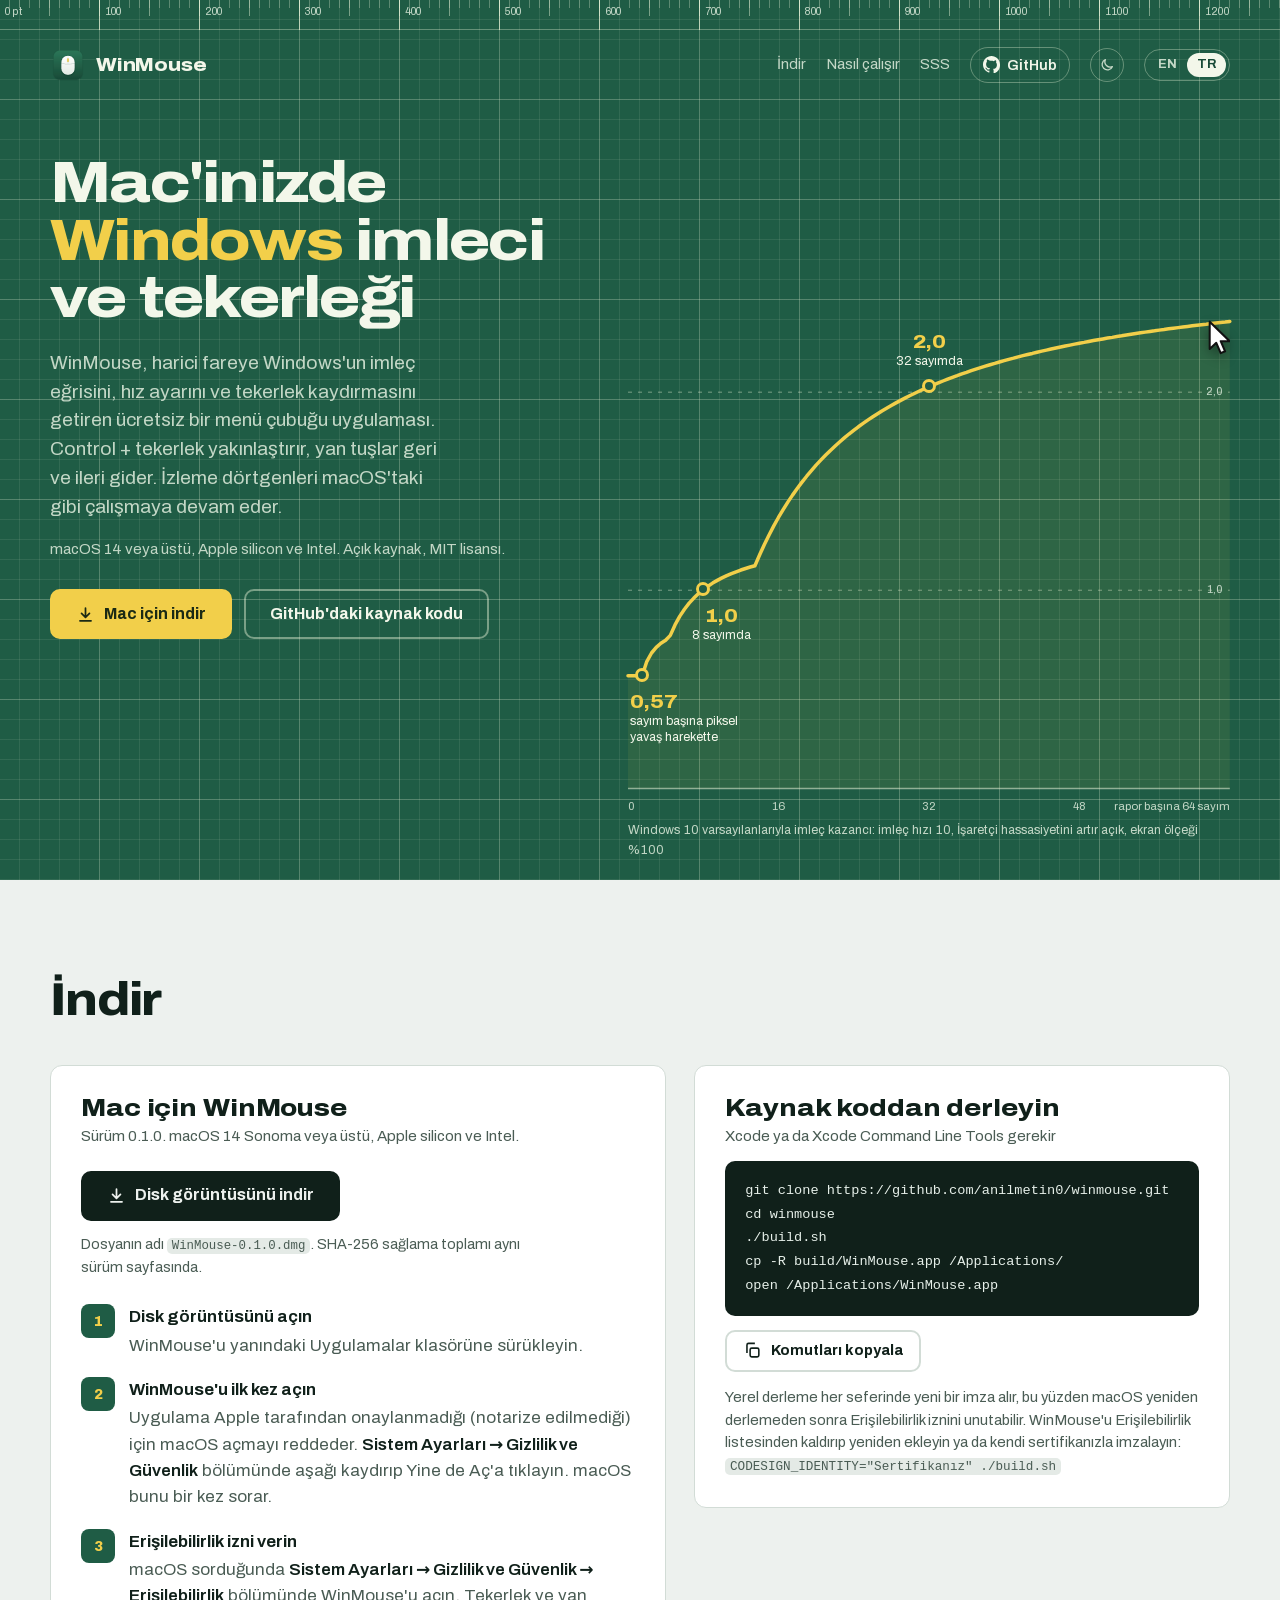
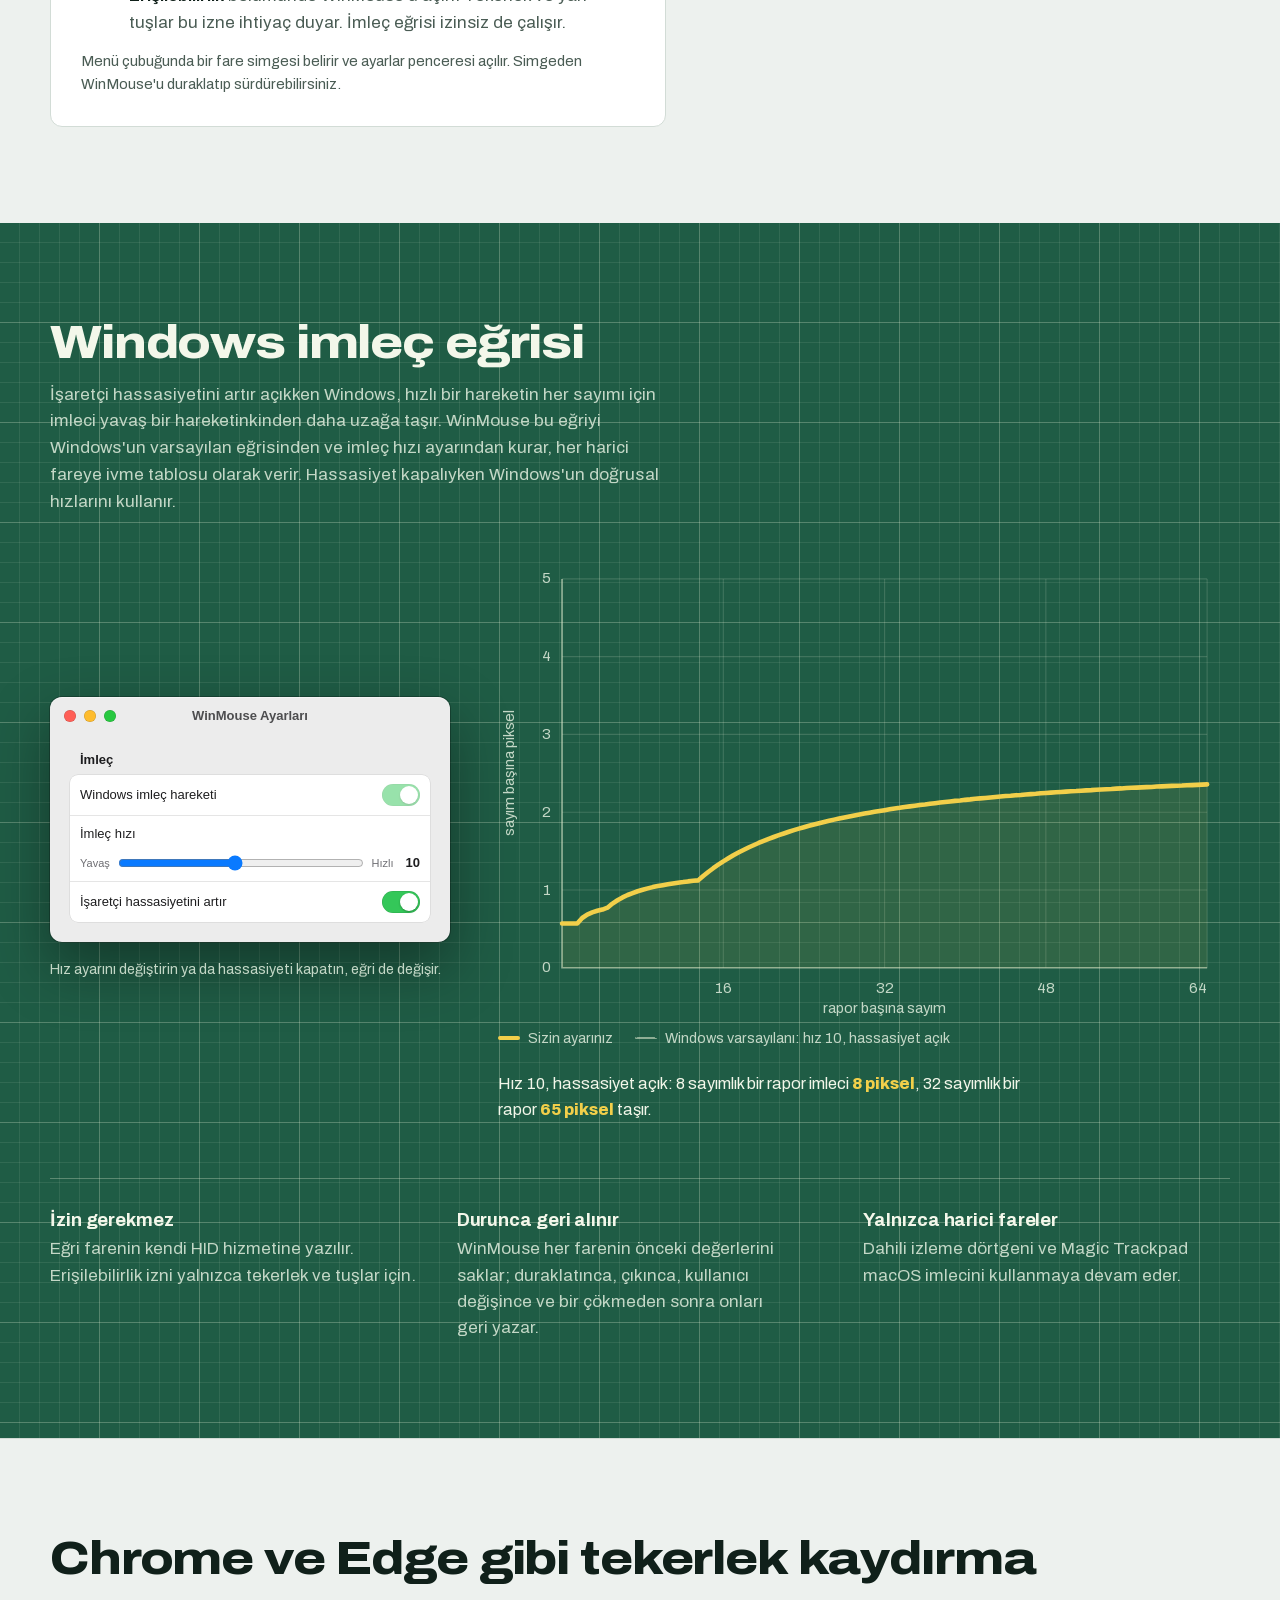
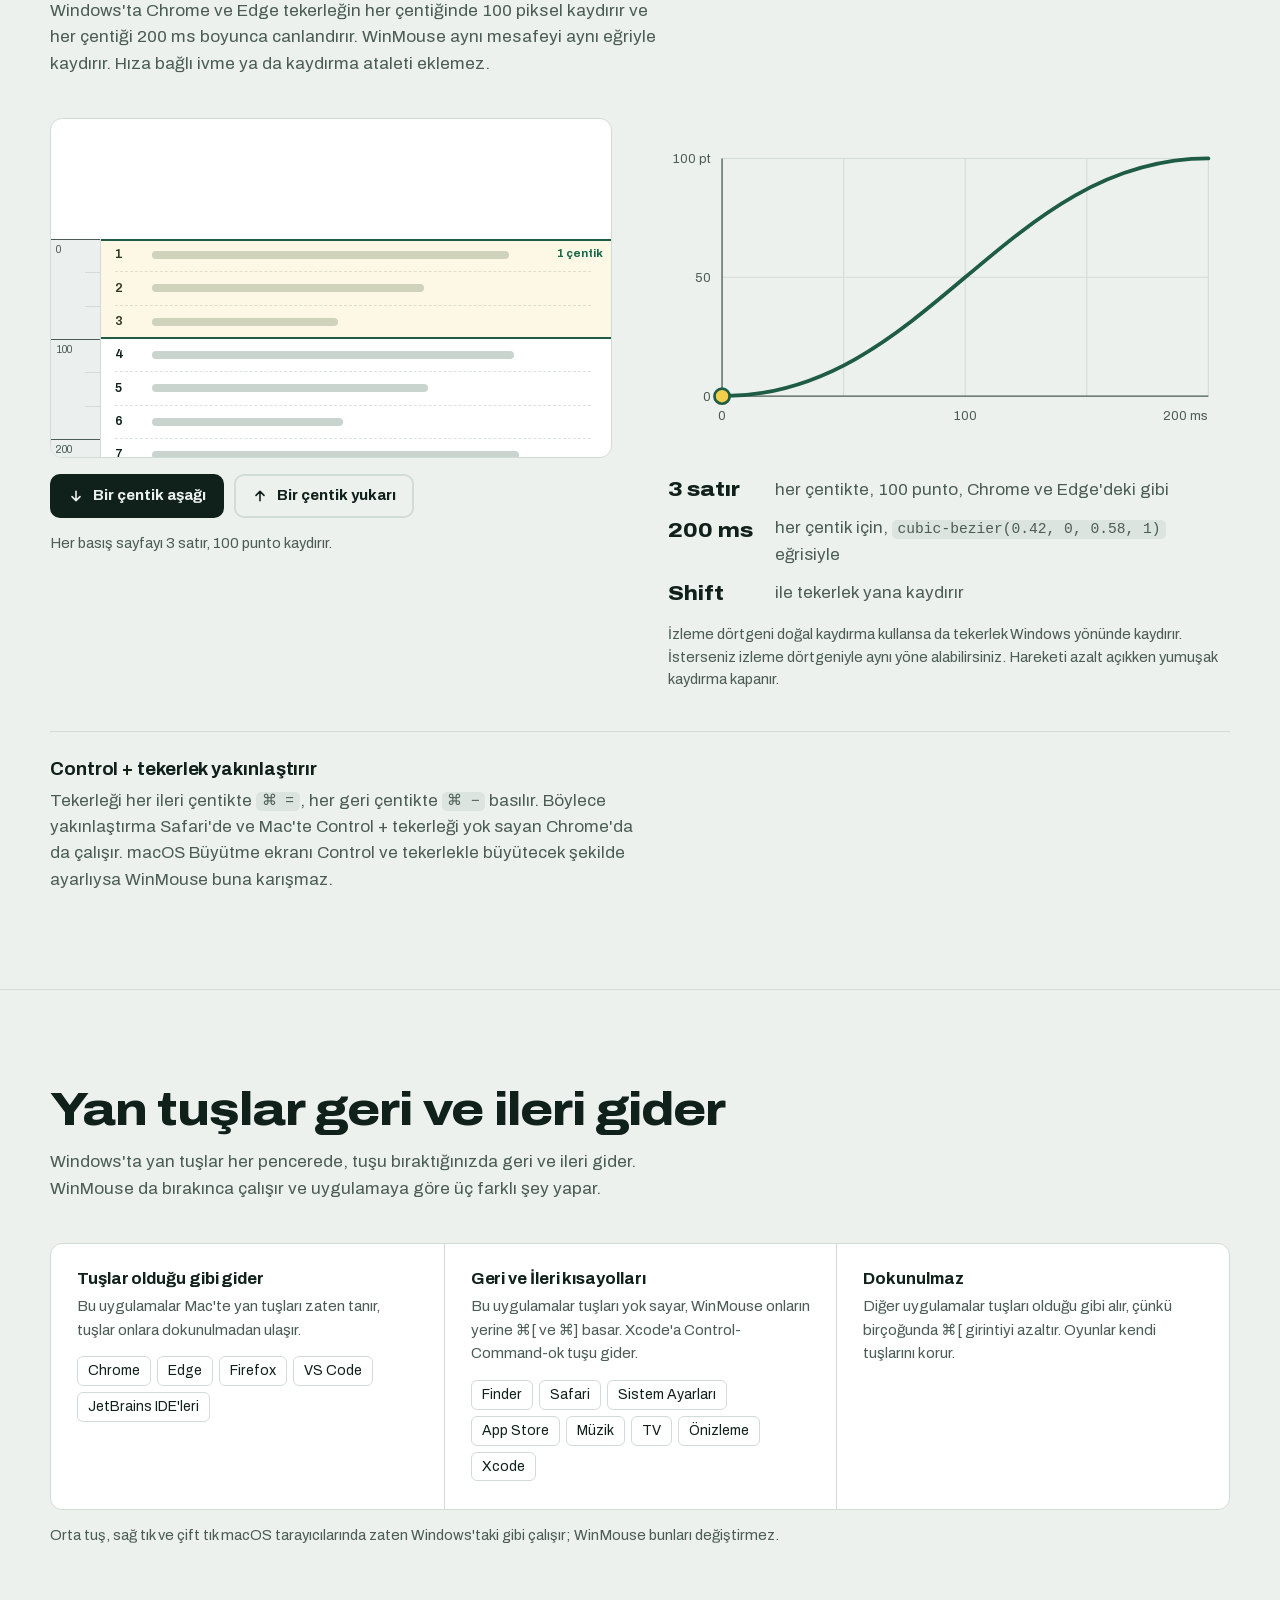
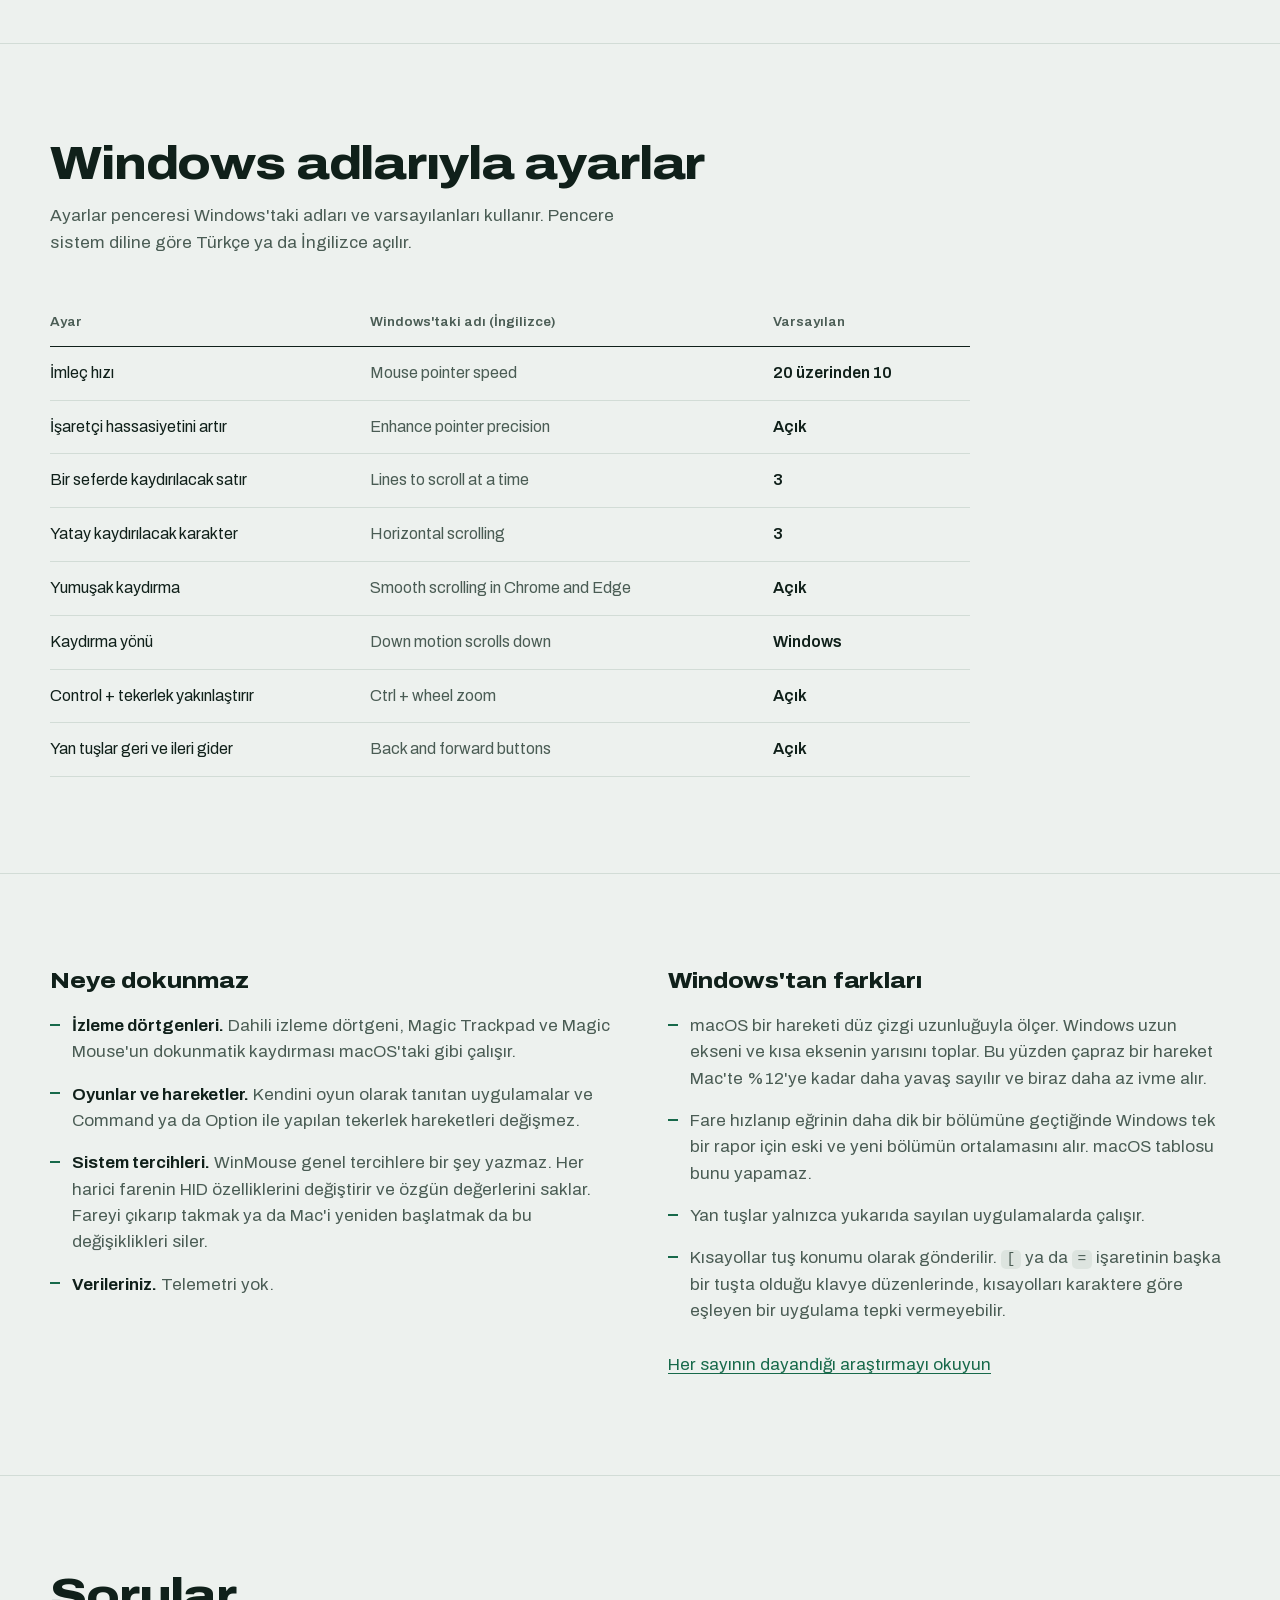
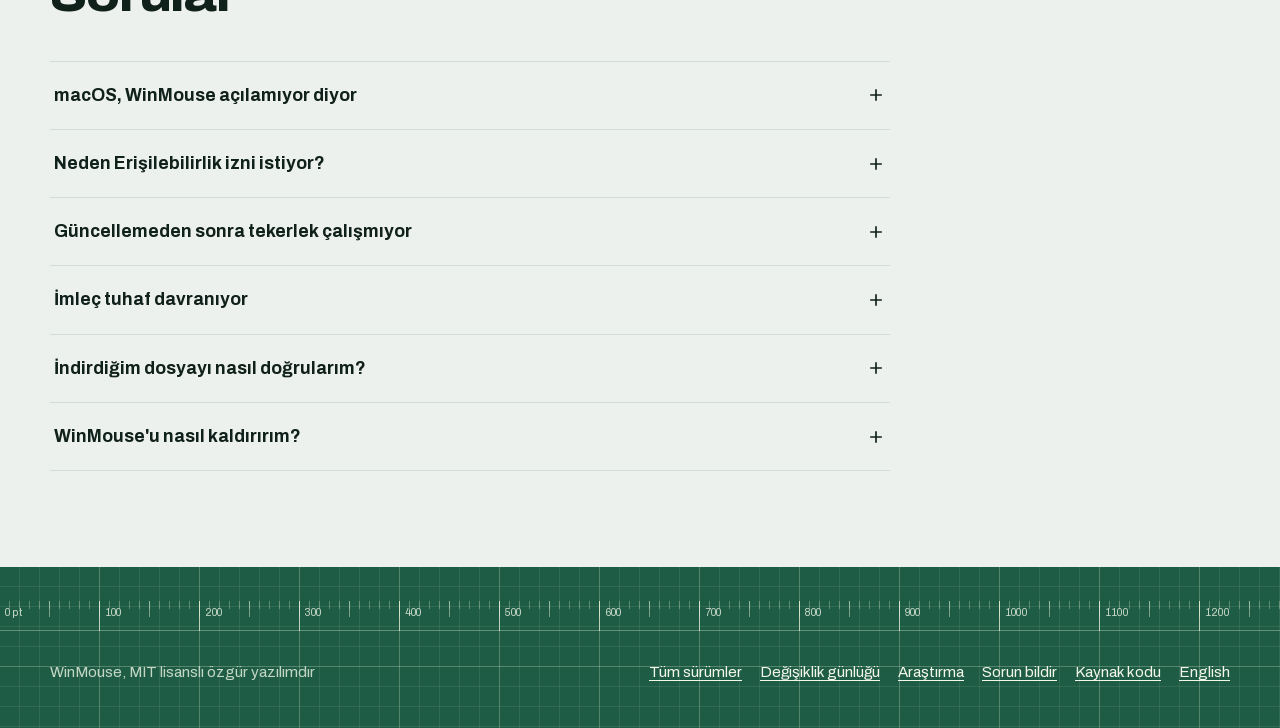
==== tr/index.html @ 1d619a00 "WinMouse landing page Static English and Turkish pages for GitHub Pages: the Windows pointer curve a" ====
<!doctype html>
<html lang="tr">
<head>
  <meta charset="utf-8">
  <meta name="viewport" content="width=device-width, initial-scale=1">
  <title>WinMouse: Mac'te Windows imleci ve tekerleği</title>
  <meta name="description" content="Harici fareye Windows imleç eğrisini, hız ayarını ve tekerlek kaydırmasını, Control + tekerlek yakınlaştırmayı ve geri, ileri giden yan tuşları getiren ücretsiz macOS menü çubuğu uygulaması.">
  <link rel="canonical" href="https://anilmetin0.github.io/winmouse/tr/">
  <link rel="alternate" hreflang="en" href="https://anilmetin0.github.io/winmouse/">
  <link rel="alternate" hreflang="tr" href="https://anilmetin0.github.io/winmouse/tr/">
  <link rel="alternate" hreflang="x-default" href="https://anilmetin0.github.io/winmouse/">
  <meta property="og:type" content="website">
  <meta property="og:site_name" content="WinMouse">
  <meta property="og:title" content="WinMouse: Mac'te Windows imleci ve tekerleği">
  <meta property="og:description" content="macOS'ta harici fare için Windows imleç eğrisi, tekerlek kaydırması, Control + tekerlek yakınlaştırma ve yan tuşlar.">
  <meta property="og:url" content="https://anilmetin0.github.io/winmouse/tr/">
  <meta property="og:image" content="https://anilmetin0.github.io/winmouse/og/og-tr.png">
  <meta property="og:image:width" content="1200">
  <meta property="og:image:height" content="630">
  <meta property="og:image:alt" content="Üzerine Windows imleç ivme eğrisi basılmış yeşil bir fare altlığında WinMouse.">
  <meta property="og:locale" content="tr_TR">
  <meta property="og:locale:alternate" content="en_US">
  <meta name="twitter:card" content="summary_large_image">
  <meta name="twitter:title" content="WinMouse: Mac'te Windows imleci ve tekerleği">
  <meta name="twitter:description" content="macOS'ta harici fare için Windows imleç eğrisi, tekerlek kaydırması, Control + tekerlek yakınlaştırma ve yan tuşlar.">
  <meta name="twitter:image" content="https://anilmetin0.github.io/winmouse/og/og-tr.png">
  <meta name="twitter:image:alt" content="WinMouse on a green desk mat with the Windows pointer acceleration curve printed on it.">
  <meta name="robots" content="index, follow">
  <meta name="theme-color" content="#1f5c45">
  <link rel="icon" href="../images/favicon.svg" type="image/svg+xml">
  <link rel="icon" href="../images/favicon-32.png" sizes="32x32" type="image/png">
  <link rel="apple-touch-icon" href="../images/apple-touch-icon.png">
  <link rel="preload" href="../fonts/archivo-latin.woff2" as="font" type="font/woff2" crossorigin>
  <link rel="stylesheet" href="../site.css">
  <script type="application/ld+json">{"@context": "https://schema.org", "@type": "SoftwareApplication", "name": "WinMouse", "description": "Harici fareye Windows imleç eğrisini, hız ayarını ve tekerlek kaydırmasını, Control + tekerlek yakınlaştırmayı ve geri, ileri giden yan tuşları getiren ücretsiz macOS menü çubuğu uygulaması.", "url": "https://anilmetin0.github.io/winmouse/tr/", "inLanguage": "tr", "image": "https://anilmetin0.github.io/winmouse/images/icon-256.png", "operatingSystem": "macOS 14 veya üstü", "applicationCategory": "UtilitiesApplication", "softwareVersion": "0.1.0", "offers": {"@type": "Offer", "price": "0", "priceCurrency": "USD"}, "license": "https://opensource.org/licenses/MIT", "downloadUrl": "https://github.com/anilmetin0/winmouse/releases/latest", "codeRepository": "https://github.com/anilmetin0/winmouse", "sameAs": ["https://github.com/anilmetin0/winmouse"], "author": {"@type": "Person", "name": "Anıl Metin", "url": "https://github.com/anilmetin0"}}</script>
  <script>try{const t=localStorage.getItem("theme");document.documentElement.dataset.theme=t==="dark"||t==="light"?t:matchMedia("(prefers-color-scheme: dark)").matches?"dark":"light"}catch{}</script>
  <script>if("IntersectionObserver"in window&&!matchMedia("(prefers-reduced-motion: reduce)").matches){const r=document.documentElement;r.classList.add("rv");addEventListener("load",()=>{if(!r.dataset.revealReady)r.classList.remove("rv")})}</script>
  <script src="../site.js" defer></script>
</head>
<body>
<a class="skip" href="#main">İçeriğe geç</a>

<div class="mat masthead">
  <div class="ruler" aria-hidden="true"></div>
  <header class="top">
    <div class="wrap">
      <a class="brand" href="./" aria-label="WinMouse"><img src="../images/icon-72.png" alt="" width="36" height="36"><span class="brand-name">WinMouse</span></a>
      <nav aria-label="Main">
        <a href="#download">İndir</a>
        <a href="#pointer">Nasıl çalışır</a>
        <a href="#faq">SSS</a>
        <a class="gh" href="https://github.com/anilmetin0/winmouse" aria-label="GitHub'da WinMouse"><span class="gh-name"><svg viewBox="0 0 16 16" aria-hidden="true"><path fill="currentColor" d="M8 0C3.58 0 0 3.58 0 8c0 3.54 2.29 6.53 5.47 7.59.4.07.55-.17.55-.38 0-.19-.01-.82-.01-1.49-2.01.37-2.53-.49-2.69-.94-.09-.23-.48-.94-.82-1.13-.28-.15-.68-.52-.01-.53.63-.01 1.08.58 1.23.82.72 1.21 1.87.87 2.33.66.07-.52.28-.87.51-1.07-1.78-.2-3.64-.89-3.64-3.95 0-.87.31-1.59.82-2.15-.08-.2-.36-1.02.08-2.12 0 0 .67-.21 2.2.82A7.65 7.65 0 0 1 8 4.58c.68 0 1.36.09 2 .27 1.53-1.04 2.2-.82 2.2-.82.44 1.1.16 1.92.08 2.12.51.56.82 1.27.82 2.15 0 3.07-1.87 3.75-3.65 3.95.29.25.54.73.54 1.48 0 1.07-.01 1.93-.01 2.2 0 .21.15.46.55.38A8.01 8.01 0 0 0 16 8c0-4.42-3.58-8-8-8Z"/></svg><span class="gh-text">GitHub</span></span><span class="stars" hidden><svg class="star" viewBox="0 0 16 16" aria-hidden="true"><path fill="currentColor" d="M8 .8l2.2 4.6 5 .7-3.6 3.5.9 5-4.5-2.4-4.5 2.4.9-5L.8 6.1l5-.7Z"/></svg><span data-stars></span><span class="sr"> yıldız</span></span></a>
        <button class="theme" type="button" aria-label="Açık veya koyu temaya geç" title="Açık veya koyu temaya geç"><svg class="moon" viewBox="0 0 24 24" aria-hidden="true"><path fill="none" stroke="currentColor" stroke-width="2" stroke-linecap="round" stroke-linejoin="round" d="M20 14.5A8 8 0 0 1 9.5 4a8 8 0 1 0 10.5 10.5Z"/></svg><svg class="sun" viewBox="0 0 24 24" aria-hidden="true"><g fill="none" stroke="currentColor" stroke-width="2" stroke-linecap="round"><circle cx="12" cy="12" r="4"/><path d="M12 2v2M12 20v2M4.9 4.9l1.4 1.4M17.7 17.7l1.4 1.4M2 12h2M20 12h2M4.9 19.1l1.4-1.4M17.7 6.3l1.4-1.4"/></g></svg></button>
        <div class="lang" role="group" aria-label="Dil"><a href="../" hreflang="en" lang="en" aria-label="English">EN</a><span aria-current="page">TR</span></div>
      </nav>
    </div>
  </header>
</div>

<main id="main">
<div class="hero mat">
  <div class="wrap hero-body">
    <div class="hero-copy">
      <h1>Mac'inizde <span class="hi">Windows</span> imleci ve tekerleği</h1>
      <p class="lede">WinMouse, harici fareye Windows'un imleç eğrisini, hız ayarını ve tekerlek kaydırmasını getiren ücretsiz bir menü çubuğu uygulaması. Control + tekerlek yakınlaştırır, yan tuşlar geri ve ileri gider. İzleme dörtgenleri macOS'taki gibi çalışmaya devam eder.</p>
      <p class="reqs">macOS 14 veya üstü, Apple silicon ve Intel. Açık kaynak, MIT lisansı.</p>
      <div class="actions">
        <a class="btn" href="#download"><svg viewBox="0 0 24 24" fill="none" stroke="currentColor" stroke-width="2.2" stroke-linecap="round" stroke-linejoin="round" aria-hidden="true"><path d="M12 4v11M7 10.5l5 5 5-5M5 20h14"/></svg>Mac için indir</a>
        <a class="btn ghost" href="https://github.com/anilmetin0/winmouse">GitHub'daki kaynak kodu</a>
      </div>
    </div>

    <figure class="plot" aria-label="Varsayılan ayarlarda Windows imleç kazancı grafiği: yavaş harekette sayım başına yaklaşık 0,57 piksel, rapor başına 8 sayımda 1,0, 32 sayımda 2,0.">
      <div class="pbox" aria-hidden="true">
        <svg class="graph" viewBox="0 0 1000 500" preserveAspectRatio="none">
          <line class="one" x1="0" y1="333.3" x2="1000" y2="333.3" vector-effect="non-scaling-stroke"/>
          <line class="one" x1="0" y1="166.7" x2="1000" y2="166.7" vector-effect="non-scaling-stroke"/>
          <polygon class="area" points="0,500 0.0,405.2 23.5,405.2 31.2,393.3 39.1,386.1 46.9,381.4 54.7,377.9 62.5,375.4 70.3,371.3 78.1,362.5 85.9,355.3 93.8,349.3 101.6,344.2 109.4,339.9 117.2,336.1 125.0,332.8 132.8,329.9 140.6,327.3 148.4,325.0 156.2,322.9 164.1,321.0 171.9,319.3 179.7,317.8 187.5,316.3 195.3,315.0 203.1,313.8 210.9,312.7 218.8,303.5 226.6,294.9 234.4,286.8 242.2,279.2 250.0,272.1 257.8,265.5 265.6,259.2 273.4,253.3 281.2,247.7 289.1,242.4 296.9,237.4 304.7,232.7 312.5,228.1 320.3,223.9 328.1,219.8 335.9,215.9 343.8,212.2 351.6,208.6 359.4,205.2 367.2,201.9 375.0,198.8 382.8,195.8 390.6,193.0 398.4,190.2 406.2,187.6 414.1,185.0 421.9,182.5 429.7,180.2 437.5,177.9 445.3,175.7 453.1,173.6 460.9,171.5 468.8,169.5 476.6,167.6 484.4,165.7 492.2,163.9 500.0,162.2 507.8,160.5 515.6,158.9 523.4,157.3 531.2,155.7 539.1,154.2 546.9,152.8 554.7,151.3 562.5,150.0 570.3,148.6 578.1,147.3 585.9,146.1 593.8,144.8 601.6,143.6 609.4,142.5 617.2,141.3 625.0,140.2 632.8,139.1 640.6,138.1 648.4,137.0 656.2,136.0 664.1,135.0 671.9,134.1 679.7,133.1 687.5,132.2 695.3,131.3 703.1,130.4 710.9,129.6 718.8,128.7 726.6,127.9 734.4,127.1 742.2,126.3 750.0,125.5 757.8,124.8 765.6,124.0 773.4,123.3 781.2,122.6 789.1,121.9 796.9,121.2 804.7,120.6 812.5,119.9 820.3,119.3 828.1,118.6 835.9,118.0 843.8,117.4 851.6,116.8 859.4,116.2 867.2,115.6 875.0,115.1 882.8,114.5 890.6,114.0 898.4,113.4 906.2,112.9 914.1,112.4 921.9,111.9 929.7,111.4 937.5,110.9 945.3,110.4 953.1,109.9 960.9,109.5 968.8,109.0 976.6,108.5 984.4,108.1 992.2,107.7 1000.0,107.2 1000,500"/>
          <polyline class="line" points="0.0,405.2 23.5,405.2 31.2,393.3 39.1,386.1 46.9,381.4 54.7,377.9 62.5,375.4 70.3,371.3 78.1,362.5 85.9,355.3 93.8,349.3 101.6,344.2 109.4,339.9 117.2,336.1 125.0,332.8 132.8,329.9 140.6,327.3 148.4,325.0 156.2,322.9 164.1,321.0 171.9,319.3 179.7,317.8 187.5,316.3 195.3,315.0 203.1,313.8 210.9,312.7 218.8,303.5 226.6,294.9 234.4,286.8 242.2,279.2 250.0,272.1 257.8,265.5 265.6,259.2 273.4,253.3 281.2,247.7 289.1,242.4 296.9,237.4 304.7,232.7 312.5,228.1 320.3,223.9 328.1,219.8 335.9,215.9 343.8,212.2 351.6,208.6 359.4,205.2 367.2,201.9 375.0,198.8 382.8,195.8 390.6,193.0 398.4,190.2 406.2,187.6 414.1,185.0 421.9,182.5 429.7,180.2 437.5,177.9 445.3,175.7 453.1,173.6 460.9,171.5 468.8,169.5 476.6,167.6 484.4,165.7 492.2,163.9 500.0,162.2 507.8,160.5 515.6,158.9 523.4,157.3 531.2,155.7 539.1,154.2 546.9,152.8 554.7,151.3 562.5,150.0 570.3,148.6 578.1,147.3 585.9,146.1 593.8,144.8 601.6,143.6 609.4,142.5 617.2,141.3 625.0,140.2 632.8,139.1 640.6,138.1 648.4,137.0 656.2,136.0 664.1,135.0 671.9,134.1 679.7,133.1 687.5,132.2 695.3,131.3 703.1,130.4 710.9,129.6 718.8,128.7 726.6,127.9 734.4,127.1 742.2,126.3 750.0,125.5 757.8,124.8 765.6,124.0 773.4,123.3 781.2,122.6 789.1,121.9 796.9,121.2 804.7,120.6 812.5,119.9 820.3,119.3 828.1,118.6 835.9,118.0 843.8,117.4 851.6,116.8 859.4,116.2 867.2,115.6 875.0,115.1 882.8,114.5 890.6,114.0 898.4,113.4 906.2,112.9 914.1,112.4 921.9,111.9 929.7,111.4 937.5,110.9 945.3,110.4 953.1,109.9 960.9,109.5 968.8,109.0 976.6,108.5 984.4,108.1 992.2,107.7 1000.0,107.2" vector-effect="non-scaling-stroke"/>
          <path class="axis" d="M0 500H1000" vector-effect="non-scaling-stroke"/>
        </svg>
        <span class="pt" style="left:2.35%;top:81.04%"></span>
        <span class="tag l" style="left:2.35%;top:81.04%"><b>0,57</b>sayım başına piksel<br>yavaş harekette</span>
        <span class="pt" style="left:12.5%;top:66.56%"></span>
        <span class="tag below" style="left:15.5%;top:66.56%"><b>1,0</b>8 sayımda</span>
        <span class="pt" style="left:50%;top:32.44%"></span>
        <span class="tag" style="left:50%;top:32.44%"><b>2,0</b>32 sayımda</span>
        <svg class="cursor" style="left:96.9%;top:21.7%" viewBox="0 0 13 21"><path d="M1 1v16.2l3.9-3.7 2.6 6.1 2.6-1.1-2.6-6h5.3Z" fill="#fff" stroke="#111" stroke-width="1.2" stroke-linejoin="round"/></svg>
        <span class="yt" style="top:66.67%">1,0</span>
        <span class="yt" style="top:33.33%">2,0</span>
        <span class="xt" style="left:0;transform:none">0</span>
        <span class="xt mx" style="left:25%">16</span>
        <span class="xt" style="left:50%">32</span>
        <span class="xt mx" style="left:75%">48</span>
        <span class="xt end" style="left:100%">rapor başına 64 sayım</span>
      </div>
      <figcaption class="cap">Windows 10 varsayılanlarıyla imleç kazancı: imleç hızı 10, İşaretçi hassasiyetini artır açık, ekran ölçeği %100</figcaption>
    </figure>
  </div>
</div>

<section id="download" aria-labelledby="download-h">
  <div class="wrap">
    <div class="head"><h2 id="download-h">İndir</h2></div>
    <div class="dl">
      <div class="card" data-reveal>
        <h3>Mac için WinMouse</h3>
        <p class="sub">Sürüm <span data-version>0.1.0</span>. macOS 14 Sonoma veya üstü, Apple silicon ve Intel.</p>
        <a class="btn" data-asset="dmg" href="https://github.com/anilmetin0/winmouse/releases/latest"><svg viewBox="0 0 24 24" fill="none" stroke="currentColor" stroke-width="2.2" stroke-linecap="round" stroke-linejoin="round" aria-hidden="true"><path d="M12 4v11M7 10.5l5 5 5-5M5 20h14"/></svg>Disk görüntüsünü indir</a>
        <p class="file">Dosyanın adı <code>WinMouse-<span data-version>0.1.0</span>.dmg</code>. SHA-256 sağlama toplamı aynı sürüm sayfasında.</p>
        <ol class="steps">
          <li><div><b>Disk görüntüsünü açın</b><p>WinMouse'u yanındaki Uygulamalar klasörüne sürükleyin.</p></div></li>
          <li><div><b>WinMouse'u ilk kez açın</b><p>Uygulama Apple tarafından onaylanmadığı (notarize edilmediği) için macOS açmayı reddeder. <span class="path">Sistem Ayarları → Gizlilik ve Güvenlik</span> bölümünde aşağı kaydırıp Yine de Aç'a tıklayın. macOS bunu bir kez sorar.</p></div></li>
          <li><div><b>Erişilebilirlik izni verin</b><p>macOS sorduğunda <span class="path">Sistem Ayarları → Gizlilik ve Güvenlik → Erişilebilirlik</span> bölümünde WinMouse'u açın. Tekerlek ve yan tuşlar bu izne ihtiyaç duyar. İmleç eğrisi izinsiz de çalışır.</p></div></li>
        </ol>
        <p class="note">Menü çubuğunda bir fare simgesi belirir ve ayarlar penceresi açılır. Simgeden WinMouse'u duraklatıp sürdürebilirsiniz.</p>
      </div>
      <div class="card" data-reveal>
        <h3>Kaynak koddan derleyin</h3>
        <p class="sub">Xcode ya da Xcode Command Line Tools gerekir</p>
        <div class="term"><pre id="src" tabindex="0">git clone https://github.com/anilmetin0/winmouse.git
cd winmouse
./build.sh
cp -R build/WinMouse.app /Applications/
open /Applications/WinMouse.app</pre></div>
        <div class="copy-row">
          <button class="btn ghost copy" type="button" data-copy="src" data-label="Komutları kopyala">
            <svg class="ic" viewBox="0 0 24 24" fill="none" stroke="currentColor" stroke-width="2" aria-hidden="true"><rect x="9" y="9" width="11" height="11" rx="2"/><path d="M5 15V5a2 2 0 0 1 2-2h8"/></svg>
            <svg class="ok" viewBox="0 0 24 24" fill="none" stroke="currentColor" stroke-width="2.5" aria-hidden="true"><path d="M5 12.5l4.5 4.5L19 7.5"/></svg>
            <span class="lbl" aria-live="polite">Komutları kopyala</span>
          </button>
        </div>
        <p class="note">Yerel derleme her seferinde yeni bir imza alır, bu yüzden macOS yeniden derlemeden sonra Erişilebilirlik iznini unutabilir. WinMouse'u Erişilebilirlik listesinden kaldırıp yeniden ekleyin ya da kendi sertifikanızla imzalayın: <code>CODESIGN_IDENTITY="Sertifikanız" ./build.sh</code></p>
      </div>
    </div>
  </div>
</section>

<section id="pointer" class="mat pointer" aria-labelledby="pointer-h">
  <div class="wrap">
    <div class="head">
      <div>
        <h2 id="pointer-h">Windows imleç eğrisi</h2>
        <p class="intro">İşaretçi hassasiyetini artır açıkken Windows, hızlı bir hareketin her sayımı için imleci yavaş bir hareketinkinden daha uzağa taşır. WinMouse bu eğriyi Windows'un varsayılan eğrisinden ve imleç hızı ayarından kurar, her harici fareye ivme tablosu olarak verir. Hassasiyet kapalıyken Windows'un doğrusal hızlarını kullanır.</p>
      </div>
    </div>
    <div class="grid">
      <div data-reveal>
        <div class="win" role="group" aria-label="WinMouse ayarları, imleç bölümü">
          <div class="win-bar"><span class="dots" aria-hidden="true"><i></i><i></i><i></i></span>WinMouse Ayarları</div>
          <div class="win-body">
            <h4>İmleç</h4>
            <div class="group">
              <div class="row"><span>Windows imleç hareketi</span><input class="switch" type="checkbox" checked disabled aria-label="Windows imleç hareketi"></div>
              <div class="row slider">
                <label for="speed">İmleç hızı</label>
                <span class="range">Yavaş<input id="speed" type="range" min="1" max="20" step="1" value="10">Hızlı</span>
                <output for="speed" id="speed-out">10</output>
              </div>
              <label class="row" for="epp"><span>İşaretçi hassasiyetini artır</span><input class="switch" id="epp" type="checkbox" checked></label>
            </div>
          </div>
        </div>
        <p class="legend" style="margin-top:16px">Hız ayarını değiştirin ya da hassasiyeti kapatın, eğri de değişir.</p>
      </div>
      <figure class="chart" data-reveal style="margin:0">
        <svg viewBox="0 0 640 400" role="img" aria-labelledby="chart-t">
          <title id="chart-t">Seçilen ayarlar ve Windows varsayılanı için rapor başına sayıma göre sayım başına imleç pikseli</title>
          <g class="gridl">
            <line x1="56" y1="292" x2="620" y2="292"/><line x1="56" y1="224" x2="620" y2="224"/><line x1="56" y1="156" x2="620" y2="156"/><line x1="56" y1="88" x2="620" y2="88"/><line x1="56" y1="20" x2="620" y2="20"/>
            <line x1="197" y1="20" x2="197" y2="360"/><line x1="338" y1="20" x2="338" y2="360"/><line x1="479" y1="20" x2="479" y2="360"/><line x1="620" y1="20" x2="620" y2="360"/>
          </g>
          <path class="ax" d="M56 20V360H620"/>
          <g class="lab">
            <text x="46" y="364" text-anchor="end">0</text><text x="46" y="296" text-anchor="end">1</text><text x="46" y="228" text-anchor="end">2</text><text x="46" y="160" text-anchor="end">3</text><text x="46" y="92" text-anchor="end">4</text><text x="46" y="24" text-anchor="end">5</text>
            <text x="197" y="382" text-anchor="middle">16</text><text x="338" y="382" text-anchor="middle">32</text><text x="479" y="382" text-anchor="middle">48</text><text x="620" y="382" text-anchor="end">64</text>
            <text x="338" y="400" text-anchor="middle">rapor başına sayım</text>
            <text x="-190" y="14" transform="rotate(-90)" text-anchor="middle">sayım başına piksel</text>
          </g>
          <polyline class="ref" points="56.0,321.3 69.3,321.3 73.6,316.5 78.0,313.5 82.4,311.6 86.8,310.2 91.2,309.1 95.7,307.5 100.1,303.9 104.5,301.0 108.9,298.5 113.3,296.4 117.7,294.7 122.1,293.1 126.5,291.8 130.9,290.6 135.3,289.5 139.7,288.6 144.1,287.8 148.5,287.0 152.9,286.3 157.3,285.6 161.8,285.1 166.2,284.5 170.6,284.0 175.0,283.6 179.4,279.8 183.8,276.3 188.2,273.0 192.6,269.9 197.0,267.0 201.4,264.3 205.8,261.7 210.2,259.3 214.6,257.1 219.0,254.9 223.4,252.9 227.8,250.9 232.2,249.1 236.7,247.3 241.1,245.7 245.5,244.1 249.9,242.6 254.3,241.1 258.7,239.7 263.1,238.4 267.5,237.1 271.9,235.9 276.3,234.7 280.7,233.6 285.1,232.5 289.5,231.5 293.9,230.5 298.3,229.5 302.8,228.6 307.2,227.7 311.6,226.8 316.0,226.0 320.4,225.2 324.8,224.4 329.2,223.6 333.6,222.9 338.0,222.2 342.4,221.5 346.8,220.8 351.2,220.2 355.6,219.5 360.0,218.9 364.4,218.3 368.8,217.7 373.2,217.2 377.7,216.6 382.1,216.1 386.5,215.6 390.9,215.1 395.3,214.6 399.7,214.1 404.1,213.7 408.5,213.2 412.9,212.8 417.3,212.3 421.7,211.9 426.1,211.5 430.5,211.1 434.9,210.7 439.3,210.3 443.8,209.9 448.2,209.6 452.6,209.2 457.0,208.9 461.4,208.5 465.8,208.2 470.2,207.9 474.6,207.5 479.0,207.2 483.4,206.9 487.8,206.6 492.2,206.3 496.6,206.0 501.0,205.7 505.4,205.5 509.8,205.2 514.2,204.9 518.7,204.7 523.1,204.4 527.5,204.1 531.9,203.9 536.3,203.7 540.7,203.4 545.1,203.2 549.5,202.9 553.9,202.7 558.3,202.5 562.7,202.3 567.1,202.1 571.5,201.9 575.9,201.6 580.3,201.4 584.8,201.2 589.2,201.0 593.6,200.8 598.0,200.7 602.4,200.5 606.8,200.3 611.2,200.1 615.6,199.9 620.0,199.7"/>
          <path class="live-area" d="M56 360L56.0 321.3L69.3 321.3L73.6 316.5L78.0 313.5L82.4 311.6L86.8 310.2L91.2 309.1L95.7 307.5L100.1 303.9L104.5 301.0L108.9 298.5L113.3 296.4L117.7 294.7L122.1 293.1L126.5 291.8L130.9 290.6L135.3 289.5L139.7 288.6L144.1 287.8L148.5 287.0L152.9 286.3L157.3 285.6L161.8 285.1L166.2 284.5L170.6 284.0L175.0 283.6L179.4 279.8L183.8 276.3L188.2 273.0L192.6 269.9L197.0 267.0L201.4 264.3L205.8 261.7L210.2 259.3L214.6 257.1L219.0 254.9L223.4 252.9L227.8 250.9L232.2 249.1L236.7 247.3L241.1 245.7L245.5 244.1L249.9 242.6L254.3 241.1L258.7 239.7L263.1 238.4L267.5 237.1L271.9 235.9L276.3 234.7L280.7 233.6L285.1 232.5L289.5 231.5L293.9 230.5L298.3 229.5L302.8 228.6L307.2 227.7L311.6 226.8L316.0 226.0L320.4 225.2L324.8 224.4L329.2 223.6L333.6 222.9L338.0 222.2L342.4 221.5L346.8 220.8L351.2 220.2L355.6 219.5L360.0 218.9L364.4 218.3L368.8 217.7L373.2 217.2L377.7 216.6L382.1 216.1L386.5 215.6L390.9 215.1L395.3 214.6L399.7 214.1L404.1 213.7L408.5 213.2L412.9 212.8L417.3 212.3L421.7 211.9L426.1 211.5L430.5 211.1L434.9 210.7L439.3 210.3L443.8 209.9L448.2 209.6L452.6 209.2L457.0 208.9L461.4 208.5L465.8 208.2L470.2 207.9L474.6 207.5L479.0 207.2L483.4 206.9L487.8 206.6L492.2 206.3L496.6 206.0L501.0 205.7L505.4 205.5L509.8 205.2L514.2 204.9L518.7 204.7L523.1 204.4L527.5 204.1L531.9 203.9L536.3 203.7L540.7 203.4L545.1 203.2L549.5 202.9L553.9 202.7L558.3 202.5L562.7 202.3L567.1 202.1L571.5 201.9L575.9 201.6L580.3 201.4L584.8 201.2L589.2 201.0L593.6 200.8L598.0 200.7L602.4 200.5L606.8 200.3L611.2 200.1L615.6 199.9L620.0 199.7L620 360Z"/>
          <path class="live" d="M56.0 321.3L69.3 321.3L73.6 316.5L78.0 313.5L82.4 311.6L86.8 310.2L91.2 309.1L95.7 307.5L100.1 303.9L104.5 301.0L108.9 298.5L113.3 296.4L117.7 294.7L122.1 293.1L126.5 291.8L130.9 290.6L135.3 289.5L139.7 288.6L144.1 287.8L148.5 287.0L152.9 286.3L157.3 285.6L161.8 285.1L166.2 284.5L170.6 284.0L175.0 283.6L179.4 279.8L183.8 276.3L188.2 273.0L192.6 269.9L197.0 267.0L201.4 264.3L205.8 261.7L210.2 259.3L214.6 257.1L219.0 254.9L223.4 252.9L227.8 250.9L232.2 249.1L236.7 247.3L241.1 245.7L245.5 244.1L249.9 242.6L254.3 241.1L258.7 239.7L263.1 238.4L267.5 237.1L271.9 235.9L276.3 234.7L280.7 233.6L285.1 232.5L289.5 231.5L293.9 230.5L298.3 229.5L302.8 228.6L307.2 227.7L311.6 226.8L316.0 226.0L320.4 225.2L324.8 224.4L329.2 223.6L333.6 222.9L338.0 222.2L342.4 221.5L346.8 220.8L351.2 220.2L355.6 219.5L360.0 218.9L364.4 218.3L368.8 217.7L373.2 217.2L377.7 216.6L382.1 216.1L386.5 215.6L390.9 215.1L395.3 214.6L399.7 214.1L404.1 213.7L408.5 213.2L412.9 212.8L417.3 212.3L421.7 211.9L426.1 211.5L430.5 211.1L434.9 210.7L439.3 210.3L443.8 209.9L448.2 209.6L452.6 209.2L457.0 208.9L461.4 208.5L465.8 208.2L470.2 207.9L474.6 207.5L479.0 207.2L483.4 206.9L487.8 206.6L492.2 206.3L496.6 206.0L501.0 205.7L505.4 205.5L509.8 205.2L514.2 204.9L518.7 204.7L523.1 204.4L527.5 204.1L531.9 203.9L536.3 203.7L540.7 203.4L545.1 203.2L549.5 202.9L553.9 202.7L558.3 202.5L562.7 202.3L567.1 202.1L571.5 201.9L575.9 201.6L580.3 201.4L584.8 201.2L589.2 201.0L593.6 200.8L598.0 200.7L602.4 200.5L606.8 200.3L611.2 200.1L615.6 199.9L620.0 199.7"/>
        </svg>
        <div class="legend"><span><i></i>Sizin ayarınız</span><span><i class="ref"></i>Windows varsayılanı: hız 10, hassasiyet açık</span></div>
        <p class="readout" aria-live="polite" id="readout">Hız 10, hassasiyet açık: 8 sayımlık bir rapor imleci <b>8 piksel</b>, 32 sayımlık bir rapor <b>65 piksel</b> taşır.</p>
      </figure>
    </div>
    <ul class="facts">
      <li data-reveal><h3>İzin gerekmez</h3><p>Eğri farenin kendi HID hizmetine yazılır. Erişilebilirlik izni yalnızca tekerlek ve tuşlar için.</p></li>
      <li data-reveal><h3>Durunca geri alınır</h3><p>WinMouse her farenin önceki değerlerini saklar; duraklatınca, çıkınca, kullanıcı değişince ve bir çökmeden sonra onları geri yazar.</p></li>
      <li data-reveal><h3>Yalnızca harici fareler</h3><p>Dahili izleme dörtgeni ve Magic Trackpad macOS imlecini kullanmaya devam eder.</p></li>
    </ul>
  </div>
</section>

<section id="wheel" class="wheel" aria-labelledby="wheel-h">
  <div class="wrap">
    <div class="head">
      <div>
        <h2 id="wheel-h">Chrome ve Edge gibi tekerlek kaydırma</h2>
        <p class="intro">Windows'ta Chrome ve Edge tekerleğin her çentiğinde 100 piksel kaydırır ve her çentiği 200 ms boyunca canlandırır. WinMouse aynı mesafeyi aynı eğriyle kaydırır. Hıza bağlı ivme ya da kaydırma ataleti eklemez.</p>
      </div>
    </div>
    <div class="grid">
      <div data-reveal>
        <div class="track" aria-hidden="true">
          <div class="scale"></div>
          <div class="doc"></div>
          <div class="view"><span>1 çentik</span></div>
        </div>
        <div class="notch">
          <button class="btn" type="button" data-notch="1"><svg viewBox="0 0 24 24" fill="none" stroke="currentColor" stroke-width="2.4" stroke-linecap="round" stroke-linejoin="round" aria-hidden="true"><path d="M12 5v14M6 13l6 6 6-6"/></svg>Bir çentik aşağı</button>
          <button class="btn ghost" type="button" data-notch="-1"><svg viewBox="0 0 24 24" fill="none" stroke="currentColor" stroke-width="2.4" stroke-linecap="round" stroke-linejoin="round" aria-hidden="true"><path d="M12 19V5M6 11l6-6 6 6"/></svg>Bir çentik yukarı</button>
        </div>
        <p class="note" aria-live="polite" id="notch-out">Her basış sayfayı 3 satır, 100 punto kaydırır.</p>
      </div>
      <div data-reveal>
        <div class="ease">
          <svg viewBox="0 0 520 300" role="img" aria-labelledby="ease-t">
            <title id="ease-t">Bir çentikte zamana göre kaydırma mesafesi: 200 milisaniyede 0'dan 100 puntoya yavaş başlayıp yavaş biten bir eğri</title>
            <g class="g"><line x1="50" y1="140" x2="500" y2="140"/><line x1="162.5" y1="30" x2="162.5" y2="250"/><line x1="275" y1="30" x2="275" y2="250"/><line x1="387.5" y1="30" x2="387.5" y2="250"/><line x1="50" y1="30" x2="500" y2="30"/><line x1="500" y1="30" x2="500" y2="250"/></g>
            <path class="ax" d="M50 30V250H500"/>
            <path class="c" d="M50 250C239 250 311 30 500 30"/>
            <circle class="dot" r="7" cx="50" cy="250" id="ease-dot"/>
            <g class="lab">
              <text x="40" y="254" text-anchor="end">0</text><text x="40" y="144" text-anchor="end">50</text><text x="40" y="34" text-anchor="end">100 pt</text>
              <text x="50" y="272" text-anchor="middle">0</text><text x="275" y="272" text-anchor="middle">100</text><text x="500" y="272" text-anchor="end">200 ms</text>
            </g>
          </svg>
        </div>
        <dl class="spec">
          <dt>3 satır</dt><dd>her çentikte, 100 punto, Chrome ve Edge'deki gibi</dd>
          <dt>200 ms</dt><dd>her çentik için, <code>cubic-bezier(0.42, 0, 0.58, 1)</code> eğrisiyle</dd>
          <dt>Shift</dt><dd>ile tekerlek yana kaydırır</dd>
        </dl>
        <p class="note">İzleme dörtgeni doğal kaydırma kullansa da tekerlek Windows yönünde kaydırır. İsterseniz izleme dörtgeniyle aynı yöne alabilirsiniz. Hareketi azalt açıkken yumuşak kaydırma kapanır.</p>
      </div>
    </div>
    <div class="zoom" data-reveal>
      <h3>Control + tekerlek yakınlaştırır</h3>
      <p>Tekerleği her ileri çentikte <kbd>⌘ =</kbd>, her geri çentikte <kbd>⌘ −</kbd> basılır. Böylece yakınlaştırma Safari'de ve Mac'te Control + tekerleği yok sayan Chrome'da da çalışır. macOS Büyütme ekranı Control ve tekerlekle büyütecek şekilde ayarlıysa WinMouse buna karışmaz.</p>
    </div>
  </div>
</section>

<section id="buttons" aria-labelledby="buttons-h">
  <div class="wrap">
    <div class="head">
      <div>
        <h2 id="buttons-h">Yan tuşlar geri ve ileri gider</h2>
        <p class="intro">Windows'ta yan tuşlar her pencerede, tuşu bıraktığınızda geri ve ileri gider. WinMouse da bırakınca çalışır ve uygulamaya göre üç farklı şey yapar.</p>
      </div>
    </div>
    <div class="apps" data-reveal>
      <div>
        <h3>Tuşlar olduğu gibi gider</h3>
        <p>Bu uygulamalar Mac'te yan tuşları zaten tanır, tuşlar onlara dokunulmadan ulaşır.</p>
        <ul><li>Chrome</li><li>Edge</li><li>Firefox</li><li>VS Code</li><li>JetBrains IDE'leri</li></ul>
      </div>
      <div>
        <h3>Geri ve İleri kısayolları</h3>
        <p>Bu uygulamalar tuşları yok sayar, WinMouse onların yerine ⌘[ ve ⌘] basar. Xcode'a Control-Command-ok tuşu gider.</p>
        <ul><li>Finder</li><li>Safari</li><li>Sistem Ayarları</li><li>App Store</li><li>Müzik</li><li>TV</li><li>Önizleme</li><li>Xcode</li></ul>
      </div>
      <div>
        <h3>Dokunulmaz</h3>
        <p>Diğer uygulamalar tuşları olduğu gibi alır, çünkü birçoğunda ⌘[ girintiyi azaltır. Oyunlar kendi tuşlarını korur.</p>
      </div>
    </div>
    <p class="more note">Orta tuş, sağ tık ve çift tık macOS tarayıcılarında zaten Windows'taki gibi çalışır; WinMouse bunları değiştirmez.</p>
  </div>
</section>

<section id="settings" aria-labelledby="settings-h">
  <div class="wrap">
    <div class="head">
      <div>
        <h2 id="settings-h">Windows adlarıyla ayarlar</h2>
        <p class="intro">Ayarlar penceresi Windows'taki adları ve varsayılanları kullanır. Pencere sistem diline göre Türkçe ya da İngilizce açılır.</p>
      </div>
    </div>
    <table class="table" data-reveal>
      <thead><tr><th scope="col">Ayar</th><th scope="col">Windows'taki adı (İngilizce)</th><th scope="col">Varsayılan</th></tr></thead>
      <tbody>
        <tr><td>İmleç hızı</td><td>Mouse pointer speed</td><td>20 üzerinden 10</td></tr>
        <tr><td>İşaretçi hassasiyetini artır</td><td>Enhance pointer precision</td><td>Açık</td></tr>
        <tr><td>Bir seferde kaydırılacak satır</td><td>Lines to scroll at a time</td><td>3</td></tr>
        <tr><td>Yatay kaydırılacak karakter</td><td>Horizontal scrolling</td><td>3</td></tr>
        <tr><td>Yumuşak kaydırma</td><td>Smooth scrolling in Chrome and Edge</td><td>Açık</td></tr>
        <tr><td>Kaydırma yönü</td><td>Down motion scrolls down</td><td>Windows</td></tr>
        <tr><td>Control + tekerlek yakınlaştırır</td><td>Ctrl + wheel zoom</td><td>Açık</td></tr>
        <tr><td>Yan tuşlar geri ve ileri gider</td><td>Back and forward buttons</td><td>Açık</td></tr>
      </tbody>
    </table>
  </div>
</section>

<section id="scope" aria-labelledby="scope-h">
  <div class="wrap">
    <h2 id="scope-h" class="sr">Kapsam ve sınırlar</h2>
    <div class="two">
      <div data-reveal>
        <h3>Neye dokunmaz</h3>
        <ul class="plain">
          <li><b>İzleme dörtgenleri.</b> Dahili izleme dörtgeni, Magic Trackpad ve Magic Mouse'un dokunmatik kaydırması macOS'taki gibi çalışır.</li>
          <li><b>Oyunlar ve hareketler.</b> Kendini oyun olarak tanıtan uygulamalar ve Command ya da Option ile yapılan tekerlek hareketleri değişmez.</li>
          <li><b>Sistem tercihleri.</b> WinMouse genel tercihlere bir şey yazmaz. Her harici farenin HID özelliklerini değiştirir ve özgün değerlerini saklar. Fareyi çıkarıp takmak ya da Mac'i yeniden başlatmak da bu değişiklikleri siler.</li>
          <li><b>Verileriniz.</b> Telemetri yok.</li>
        </ul>
      </div>
      <div data-reveal>
        <h3>Windows'tan farkları</h3>
        <ul class="plain">
          <li>macOS bir hareketi düz çizgi uzunluğuyla ölçer. Windows uzun ekseni ve kısa eksenin yarısını toplar. Bu yüzden çapraz bir hareket Mac'te %12'ye kadar daha yavaş sayılır ve biraz daha az ivme alır.</li>
          <li>Fare hızlanıp eğrinin daha dik bir bölümüne geçtiğinde Windows tek bir rapor için eski ve yeni bölümün ortalamasını alır. macOS tablosu bunu yapamaz.</li>
          <li>Yan tuşlar yalnızca yukarıda sayılan uygulamalarda çalışır.</li>
          <li>Kısayollar tuş konumu olarak gönderilir. <code>[</code> ya da <code>=</code> işaretinin başka bir tuşta olduğu klavye düzenlerinde, kısayolları karaktere göre eşleyen bir uygulama tepki vermeyebilir.</li>
        </ul>
        <p class="more"><a href="https://github.com/anilmetin0/winmouse/tree/main/docs/research">Her sayının dayandığı araştırmayı okuyun</a></p>
      </div>
    </div>
  </div>
</section>

<section id="faq" aria-labelledby="faq-h">
  <div class="wrap">
    <div class="head"><h2 id="faq-h">Sorular</h2></div>
    <div class="faq" data-reveal>
      <details>
        <summary>macOS, WinMouse açılamıyor diyor<svg viewBox="0 0 24 24" fill="none" stroke="currentColor" stroke-width="2" aria-hidden="true"><path d="M12 5v14M5 12h14"/></svg></summary>
        <div class="ans">
          <p>WinMouse'un Developer ID imzası yok ve Apple tarafından notarize edilmedi, bu yüzden macOS ilk açılışı engeller. Uygulamayı bir kez açın ve macOS'un reddetmesine izin verin. Sonra Sistem Ayarları → Gizlilik ve Güvenlik'te WinMouse ile ilgili iletiye inip Yine de Aç'a tıklayın.</p>
          <p>Bundan sonra WinMouse diğer uygulamalar gibi açılır.</p>
        </div>
      </details>
      <details>
        <summary>Neden Erişilebilirlik izni istiyor?<svg viewBox="0 0 24 24" fill="none" stroke="currentColor" stroke-width="2" aria-hidden="true"><path d="M12 5v14M5 12h14"/></svg></summary>
        <div class="ans">
          <p>Tekerlek kaydırmasını ve yan tuşları değiştirmek için WinMouse'un giriş olaylarını okuyup göndermesi gerekir. macOS buna yalnızca Erişilebilirlik izniyle olanak tanır. İmleç eğrisi için izin gerekmez.</p>
        </div>
      </details>
      <details>
        <summary>Güncellemeden sonra tekerlek çalışmıyor<svg viewBox="0 0 24 24" fill="none" stroke="currentColor" stroke-width="2" aria-hidden="true"><path d="M12 5v14M5 12h14"/></svg></summary>
        <div class="ans">
          <p>macOS Erişilebilirlik iznini uygulamanın imzasına bağlar ve yeni bir derlemenin imzası farklı olabilir. WinMouse'u Sistem Ayarları → Gizlilik ve Güvenlik → Erişilebilirlik listesinden kaldırıp yeniden ekleyin.</p>
        </div>
      </details>
      <details>
        <summary>İmleç tuhaf davranıyor<svg viewBox="0 0 24 24" fill="none" stroke="currentColor" stroke-width="2" aria-hidden="true"><path d="M12 5v14M5 12h14"/></svg></summary>
        <div class="ans">
          <p>WinMouse Apple'ın özel HID arayüzlerini kullanır ve bir macOS güncellemesi bunları değiştirebilir. WinMouse'tan çıkıp fareyi yeniden bağlayın ya da Mac'i yeniden başlatın. İkisi de WinMouse'un ayarladığı eğriyi siler.</p>
          <p>Aynı ayarları değiştiren başka bir fare aracı da WinMouse'un değişikliklerini bozabilir. Ayarlar penceresi böyle bir uygulama bulursa adını gösterir.</p>
        </div>
      </details>
      <details>
        <summary>İndirdiğim dosyayı nasıl doğrularım?<svg viewBox="0 0 24 24" fill="none" stroke="currentColor" stroke-width="2" aria-hidden="true"><path d="M12 5v14M5 12h14"/></svg></summary>
        <div class="ans">
          <p>Aynı sürümdeki <code>.sha256</code> dosyasını aynı klasöre indirin, sonra o klasörde Terminal'de şunu çalıştırın:</p>
          <p><code>shasum -a 256 -c WinMouse-<span data-version>0.1.0</span>.dmg.sha256</code></p>
        </div>
      </details>
      <details>
        <summary>WinMouse'u nasıl kaldırırım?<svg viewBox="0 0 24 24" fill="none" stroke="currentColor" stroke-width="2" aria-hidden="true"><path d="M12 5v14M5 12h14"/></svg></summary>
        <div class="ans">
          <p>Menüsünden WinMouse'tan çıkın, Uygulamalar klasöründen silin ve Sistem Ayarları'ndaki Erişilebilirlik listesinden kaldırın. WinMouse kapanınca fare önceki ayarlarına döner.</p>
        </div>
      </details>
    </div>
  </div>
</section>
</main>

<footer class="mat">
  <div class="ruler" aria-hidden="true"></div>
  <div class="wrap">
    <p>WinMouse, MIT lisanslı özgür yazılımdır</p>
    <nav aria-label="Proje">
      <a href="https://github.com/anilmetin0/winmouse/releases">Tüm sürümler</a>
      <a href="https://github.com/anilmetin0/winmouse/blob/main/CHANGELOG.md">Değişiklik günlüğü</a>
      <a href="https://github.com/anilmetin0/winmouse/tree/main/docs/research">Araştırma</a>
      <a href="https://github.com/anilmetin0/winmouse/issues">Sorun bildir</a>
      <a href="https://github.com/anilmetin0/winmouse">Kaynak kodu</a>
      <a href="../" hreflang="en" lang="en">English</a>
    </nav>
  </div>
</footer>
</body>
</html>
---- site.css ----
@font-face {
  font-family: "Archivo";
  src: url("fonts/archivo-latin.woff2") format("woff2");
  font-weight: 100 900;
  font-stretch: 62% 125%;
  font-display: swap;
  unicode-range: U+0000-00FF, U+0131, U+0152-0153, U+02BB-02BC, U+02C6, U+02DA, U+02DC, U+0304, U+0308, U+0329, U+2000-206F, U+20AC, U+2122, U+2191, U+2193, U+2212, U+2215, U+FEFF, U+FFFD;
}
@font-face {
  font-family: "Archivo";
  src: url("fonts/archivo-latin-ext.woff2") format("woff2");
  font-weight: 100 900;
  font-stretch: 62% 125%;
  font-display: swap;
  unicode-range: U+0100-02BA, U+02BD-02C5, U+02C7-02CC, U+02CE-02D7, U+02DD-02FF, U+0304, U+0308, U+0329, U+1D00-1DBF, U+1E00-1E9F, U+1EF2-1EFF, U+2020, U+20A0-20AB, U+20AD-20C4, U+2113, U+2C60-2C7F, U+A720-A7FF;
}

/* ---------- tokens ---------- */
:root {
  --ground: #edf1ee;
  --surface: #ffffff;
  --ink: #10201a;
  --muted: #4a5c54;
  --line: #d2dcd6;
  --link: #17694a;
  --focus: #1f6fd1;

  /* the desk mat: same in both themes, a little deeper in dark */
  --mat: #1f5c45;
  --mat-deep: #184a37;
  --mat-ink: #f3f7ea;
  --mat-muted: #c3d7c6;
  --print: #f2cf4a;
  --print-ink: #1b2a14;
  --grid-minor: rgb(233 242 216 / .09);
  --grid-major: rgb(233 242 216 / .2);

  --code-bg: #10201a;
  --code-ink: #e6efe9;
  --radius: 12px;
  --ease: cubic-bezier(.16, 1, .3, 1);
  --wide: 116%;
  color-scheme: light dark;
  interpolate-size: allow-keywords;
}
@media (prefers-color-scheme: dark) {
  :root:not([data-theme="light"]) {
    --ground: #0b1310; --surface: #121e19; --ink: #e5ede8; --muted: #9db1a7; --line: #23362d;
    --link: #8fd4b2; --focus: #f2cf4a; --mat: #17463a; --mat-deep: #113629; --code-bg: #060d0a;
  }
}
:root[data-theme="light"] { color-scheme: light; }
:root[data-theme="dark"] {
  color-scheme: dark;
  --ground: #0b1310; --surface: #121e19; --ink: #e5ede8; --muted: #9db1a7; --line: #23362d;
  --link: #8fd4b2; --focus: #f2cf4a; --mat: #17463a; --mat-deep: #113629; --code-bg: #060d0a;
}

/* ---------- base ---------- */
* { box-sizing: border-box; }
html, body { overflow-x: clip; }
html { -webkit-text-size-adjust: 100%; scroll-behavior: smooth; scroll-padding-top: 24px; }
body {
  margin: 0;
  background: var(--ground);
  color: var(--ink);
  font: 17px/1.55 "Archivo", system-ui, -apple-system, sans-serif;
  font-variant-numeric: tabular-nums;
}
::selection { background: var(--print); color: var(--print-ink); }
img, svg { display: block; max-width: 100%; }
a { color: var(--link); text-underline-offset: 3px; text-decoration-thickness: 1px; }
a:hover { text-decoration-thickness: 2px; }
:focus-visible { outline: 3px solid var(--focus); outline-offset: 3px; border-radius: 6px; }
h1, h2, h3 { margin: 0; line-height: 1.06; text-wrap: balance; }
h1, h2 { font-stretch: var(--wide); font-weight: 800; letter-spacing: -.025em; }
h2 { font-size: clamp(1.9rem, 3.6vw, 2.9rem); }
h3 { font-size: 1.15rem; font-weight: 700; letter-spacing: -.005em; }
p { margin: 0; text-wrap: pretty; }
code, pre, kbd { font-family: ui-monospace, "SF Mono", Menlo, monospace; }
p code, li code, td code, dd code, kbd { font-size: .86em; background: color-mix(in srgb, var(--line) 60%, transparent); padding: .1em .38em; border-radius: 5px; overflow-wrap: anywhere; }
.mat p code, .mat li code { background: rgb(255 255 255 / .12); }

.wrap { width: min(1180px, 100% - 48px); margin-inline: auto; }
.skip { position: absolute; left: -999px; }
.skip:focus { left: 16px; top: 16px; background: var(--surface); padding: 8px 12px; z-index: 10; }
.sr { position: absolute; width: 1px; height: 1px; overflow: hidden; clip-path: inset(50%); white-space: nowrap; }

/* ---------- the mat ---------- */
.mat {
  position: relative;
  background-color: var(--mat);
  background-image:
    linear-gradient(var(--grid-major) 1px, transparent 1px),
    linear-gradient(90deg, var(--grid-major) 1px, transparent 1px),
    linear-gradient(var(--grid-minor) 1px, transparent 1px),
    linear-gradient(90deg, var(--grid-minor) 1px, transparent 1px);
  background-size: 100px 100px, 100px 100px, 20px 20px, 20px 20px;
  background-position: -1px -1px;
  color: var(--mat-ink);
}
.mat a:not(.btn) { color: var(--mat-ink); }
/* edge ruler, one long tick per 100 points: the distance of one wheel notch */
.ruler {
  height: 30px; position: relative; overflow: hidden;
  box-shadow: inset 0 -1px rgb(233 242 216 / .35);
  background-image:
    linear-gradient(90deg, rgb(233 242 216 / .7) 1px, transparent 1px),
    linear-gradient(90deg, rgb(233 242 216 / .45) 1px, transparent 1px),
    linear-gradient(90deg, rgb(233 242 216 / .3) 1px, transparent 1px);
  background-size: 100px 30px, 50px 16px, 10px 8px;
  background-repeat: repeat-x;
  background-position: -1px 0;
  font-size: .68rem; color: var(--mat-muted); letter-spacing: .02em;
}
.ruler span { position: absolute; top: 3px; padding-left: 5px; }

/* ---------- header (sits on the hero mat) ---------- */
.top { height: 70px; }
.top .wrap { height: 100%; display: flex; align-items: center; justify-content: space-between; gap: 16px; }
.brand { display: flex; align-items: center; gap: 10px; flex: none; font-weight: 800; font-stretch: var(--wide); font-size: 1.15rem; letter-spacing: -.01em; text-decoration: none; }
.mat .brand { color: var(--mat-ink); }
.brand img { width: 36px; height: 36px; }
.top nav { display: flex; align-items: center; gap: 20px; font-size: .95rem; }
.top nav > a:not(.gh) { text-decoration: none; color: var(--mat-muted); }
.top nav > a:not(.gh):hover { color: var(--mat-ink); text-decoration: underline; }
.top nav a.gh {
  display: inline-flex; align-items: stretch; overflow: hidden; border-radius: 999px;
  border: 1px solid rgb(233 242 216 / .35); color: var(--mat-ink); font-weight: 600; font-size: .9rem; text-decoration: none;
  transition: border-color .2s, background-color .2s;
}
.top nav a.gh:hover { border-color: var(--mat-ink); background: rgb(255 255 255 / .06); }
.gh-name { display: inline-flex; align-items: center; gap: 7px; padding: 6px 12px; }
.gh svg { width: 17px; height: 17px; }
.stars { display: inline-flex; align-items: center; gap: 5px; padding: 6px 12px 6px 10px; border-left: 1px solid rgb(233 242 216 / .35); }
.stars[hidden] { display: none; }
.stars .star { width: 14px; height: 14px; color: var(--print); }
.theme {
  display: inline-grid; place-items: center; width: 34px; height: 34px; padding: 0; cursor: pointer;
  border: 1px solid rgb(233 242 216 / .35); border-radius: 999px; background: none; color: var(--mat-muted);
  transition: color .2s, border-color .2s;
}
.theme:hover { color: var(--mat-ink); border-color: var(--mat-ink); }
.theme svg { width: 16px; height: 16px; }
.theme .sun { display: none; }
:root[data-theme="dark"] .theme .sun { display: block; }
:root[data-theme="dark"] .theme .moon { display: none; }
.lang { display: inline-flex; padding: 3px; border: 1px solid rgb(233 242 216 / .35); border-radius: 999px; font-size: .8rem; font-weight: 700; }
.lang > * { padding: 3px 10px; border-radius: 999px; line-height: 1.4; }
.top nav .lang a { color: var(--mat-muted); text-decoration: none; }
.top nav .lang a:hover { color: var(--mat-ink); background: rgb(255 255 255 / .1); }
.lang [aria-current] { background: var(--mat-ink); color: var(--mat-deep); }

/* ---------- buttons ---------- */
.btn {
  display: inline-flex; align-items: center; justify-content: center; gap: 9px;
  min-height: 50px; padding: 0 24px; border-radius: 10px;
  font: inherit; font-weight: 700; font-size: 1rem; text-decoration: none; cursor: pointer;
  border: 2px solid var(--ink); background: var(--ink); color: var(--ground);
  transition: transform .18s var(--ease), background-color .18s, border-color .18s, box-shadow .18s;
}
.btn:hover { transform: translateY(-1px); box-shadow: 0 8px 18px rgb(10 30 22 / .2); }
.btn:active { transform: translateY(0) scale(.98); box-shadow: none; }
.btn svg { width: 19px; height: 19px; flex: none; }
.mat .btn { background: var(--print); border-color: var(--print); color: var(--print-ink); }
.mat .btn:hover { background: #f7dc72; border-color: #f7dc72; box-shadow: 0 10px 22px rgb(0 0 0 / .25); }
.mat .btn.ghost { background: transparent; color: var(--mat-ink); border-color: rgb(233 242 216 / .45); }
.mat .btn.ghost:hover { border-color: var(--mat-ink); background: rgb(255 255 255 / .06); box-shadow: none; }
.btn.ghost { background: transparent; color: var(--ink); border-color: var(--line); }
.btn.ghost:hover { border-color: var(--ink); box-shadow: none; }

/* ---------- hero ---------- */
.hero { overflow: hidden; }
.hero-body { position: relative; min-height: clamp(560px, calc(100svh - 100px), 780px); }
.hero-copy { position: relative; z-index: 2; padding: clamp(28px, 6vh, 64px) 0 0; max-width: min(600px, 44%); }
.hero h1 { font-size: clamp(2.6rem, 4.5vw, 4.4rem); line-height: 1; letter-spacing: -.03em; }
.hero h1 .hi { color: var(--print); }
.lede { margin-top: 22px; font-size: 1.2rem; line-height: 1.5; color: var(--mat-muted); max-width: 36ch; }
.reqs { margin-top: 16px; font-size: .95rem; color: var(--mat-muted); }
.actions { display: flex; flex-wrap: wrap; gap: 12px; margin-top: 28px; }

/* the printed curve */
.plot { position: absolute; left: 49%; right: 0; top: 12%; bottom: 0; margin: 0; z-index: 1; pointer-events: none; }
.pbox { position: absolute; inset: 0 0 92px 0; }
.plot .graph { position: absolute; inset: 0; width: 100%; height: 100%; overflow: visible; }
.plot .area { fill: rgb(242 207 74 / .07); }
.plot .line { fill: none; stroke: var(--print); stroke-width: 3.5; stroke-linejoin: round; stroke-linecap: round; }
.plot .axis { fill: none; stroke: rgb(233 242 216 / .55); stroke-width: 1.5; }
.plot .one { fill: none; stroke: rgb(233 242 216 / .45); stroke-width: 1; stroke-dasharray: 4 6; }
.plot .pt {
  position: absolute; width: 14px; height: 14px; margin: -7px 0 0 -7px; border-radius: 50%;
  background: var(--mat); border: 3px solid var(--print);
}
.plot .tag {
  position: absolute; transform: translate(-50%, calc(-100% - 16px));
  font-size: .78rem; line-height: 1.25; color: var(--mat-ink); white-space: nowrap; text-align: center;
}
.plot .tag b { display: block; font-size: 1.15rem; font-weight: 800; font-stretch: var(--wide); color: var(--print); }
.plot .tag.below { transform: translate(-50%, 16px); }
.plot .tag.l { transform: translate(-12px, 16px); text-align: left; }
.plot .xt { position: absolute; top: calc(100% + 10px); transform: translateX(-50%); font-size: .72rem; color: var(--mat-muted); white-space: nowrap; }
.plot .xt.end { transform: translateX(-100%); }
.plot .yt { position: absolute; right: 8px; transform: translateY(-50%); font-size: .72rem; color: var(--mat-muted); }
.plot .cap { position: absolute; left: 0; bottom: 20px; font-size: .78rem; color: var(--mat-muted); max-width: 100%; }
.plot .cursor { position: absolute; width: 22px; height: auto; margin: -3px 0 0 -3px; filter: drop-shadow(0 4px 6px rgb(0 0 0 / .35)); }
.hero .wrap { position: relative; }

/* ---------- sections ---------- */
section { padding: 96px 0; }
section + section:not(.mat) { border-top: 1px solid var(--line); }
.head { display: flex; justify-content: space-between; align-items: baseline; gap: 16px; flex-wrap: wrap; margin-bottom: 40px; }
.intro { color: var(--muted); max-width: 62ch; margin-top: 14px; font-size: 1.08rem; }
.mat .intro { color: var(--mat-muted); }
.more { margin-top: 28px; }

/* ---------- download ---------- */
.dl { display: grid; grid-template-columns: 1.15fr 1fr; gap: 28px; align-items: start; }
.card { min-width: 0; background: var(--surface); border: 1px solid var(--line); border-radius: var(--radius); padding: 30px; }
.card h3 { font-size: 1.5rem; font-stretch: var(--wide); font-weight: 800; }
.card .sub { color: var(--muted); font-size: .95rem; margin-top: 4px; }
.card .btn { margin-top: 22px; }
.file { margin-top: 12px; font-size: .9rem; color: var(--muted); }
.steps { list-style: none; counter-reset: s; padding: 0; margin: 26px 0 0; display: grid; gap: 18px; }
.steps li { counter-increment: s; display: grid; grid-template-columns: 34px 1fr; gap: 14px; align-items: start; }
.steps li::before {
  content: counter(s); width: 34px; height: 34px; border-radius: 8px; display: grid; place-items: center;
  font-weight: 800; font-size: .9rem; background: var(--mat); color: var(--print);
}
.steps p { color: var(--muted); margin-top: 2px; }
.steps b { color: var(--ink); font-weight: 650; }
.path { font-weight: 600; color: var(--ink); }
.label { margin-top: 4px; font-weight: 600; }
.term { margin-top: 12px; background: var(--code-bg); color: var(--code-ink); border-radius: 10px; }
.term pre { margin: 0; padding: 18px 20px; overflow-x: auto; font-size: .85rem; line-height: 1.75; }
.copy-row { display: flex; align-items: center; gap: 16px; margin-top: 14px; }
.btn.copy { min-height: 42px; padding: 0 16px; margin-top: 0; font-size: .92rem; }
.copy .ok { display: none; }
.copy.done .ok { display: block; animation: pop .3s var(--ease); }
.copy.done .ic { display: none; }
.note { font-size: .92rem; color: var(--muted); margin-top: 14px; }

/* ---------- pointer: settings mock + live curve ---------- */
.pointer .grid { display: grid; grid-template-columns: 400px 1fr; gap: 48px; align-items: center; }
.win {
  background: #ececec; color: #1d1d1f; border-radius: 12px; overflow: hidden;
  box-shadow: 0 1px 0 rgb(255 255 255 / .4) inset, 0 24px 60px rgb(0 0 0 / .38), 0 0 0 1px rgb(0 0 0 / .25);
  font: 13px/1.35 -apple-system, BlinkMacSystemFont, "Helvetica Neue", sans-serif; font-variant-numeric: normal;
}
.win-bar { position: relative; height: 38px; display: flex; align-items: center; justify-content: center; font-weight: 600; font-size: 13px; color: #4d4d4f; }
.win-bar .dots { position: absolute; left: 14px; top: 13px; display: flex; gap: 8px; }
.win-bar .dots i { width: 12px; height: 12px; border-radius: 50%; background: #ff5f57; box-shadow: 0 0 0 .5px rgb(0 0 0 / .2) inset; }
.win-bar .dots i:nth-child(2) { background: #febc2e; }
.win-bar .dots i:nth-child(3) { background: #28c840; }
.win-body { padding: 4px 20px 20px; }
.win h4 { margin: 12px 0 6px 10px; font-size: 13px; font-weight: 700; color: #1d1d1f; }
.group { background: #fff; border-radius: 8px; box-shadow: 0 0 0 .5px rgb(0 0 0 / .12); }
.row { display: flex; align-items: center; justify-content: space-between; gap: 12px; padding: 9px 10px; min-height: 40px; }
.row + .row { border-top: 1px solid #e5e5e5; }
.row.slider { flex-wrap: wrap; }
.row.slider > label { flex: 1 1 100%; }
.range { display: flex; align-items: center; gap: 8px; flex: 1; font-size: 11px; color: #6e6e73; }
.foot { margin: 7px 10px 0; font-size: 11.5px; color: #6e6e73; }
.win input[type="range"] { flex: 1; accent-color: #0a7aff; margin: 0; }
.win output { font-variant-numeric: tabular-nums; min-width: 2ch; text-align: right; color: #1d1d1f; font-weight: 600; }
/* macOS switch */
.switch { appearance: none; -webkit-appearance: none; flex: none; margin: 0; width: 38px; height: 22px; border-radius: 999px; background: #e1e1e3; box-shadow: 0 0 0 .5px rgb(0 0 0 / .15) inset; position: relative; cursor: pointer; transition: background-color .2s; }
.switch::after { content: ""; position: absolute; top: 2px; left: 2px; width: 18px; height: 18px; border-radius: 50%; background: #fff; box-shadow: 0 1px 2px rgb(0 0 0 / .3); transition: transform .2s var(--ease); }
.switch:checked { background: #34c759; }
.switch:checked::after { transform: translateX(16px); }
.switch:disabled { opacity: .5; cursor: default; }
.win label { cursor: pointer; }
.dim { opacity: .45; }

.chart { min-width: 0; }
.chart svg { width: 100%; height: auto; overflow: visible; }
.chart .gridl { stroke: rgb(233 242 216 / .16); stroke-width: 1; }
.chart .ax { stroke: rgb(233 242 216 / .55); stroke-width: 1.5; fill: none; }
.chart .lab { fill: var(--mat-muted); font-size: 13px; }
.chart .ref { fill: none; stroke: rgb(233 242 216 / .4); stroke-width: 2; stroke-dasharray: 5 7; }
.chart .live { fill: none; stroke: var(--print); stroke-width: 4; stroke-linejoin: round; stroke-linecap: round; transition: d .35s var(--ease); }
.chart .live-area { fill: rgb(242 207 74 / .08); transition: d .35s var(--ease); }
.legend { display: flex; flex-wrap: wrap; gap: 8px 22px; margin-top: 14px; font-size: .9rem; color: var(--mat-muted); }
.legend span { display: inline-flex; align-items: center; gap: 8px; }
.legend i { width: 22px; height: 0; border-top: 4px solid var(--print); border-radius: 2px; }
.legend i.ref { border-top: 2px dashed rgb(233 242 216 / .55); }
.readout { margin-top: 22px; font-size: 1.02rem; color: var(--mat-ink); min-height: 3.1em; max-width: 60ch; }
.readout b { color: var(--print); font-weight: 800; }
.facts { margin: 56px 0 0; padding: 0; list-style: none; display: grid; grid-template-columns: repeat(3, 1fr); gap: 28px 40px; border-top: 1px solid rgb(233 242 216 / .3); padding-top: 32px; }
.facts p { color: var(--mat-muted); margin-top: 6px; }

/* ---------- wheel ---------- */
.wheel .grid { display: grid; grid-template-columns: 1fr 1fr; gap: 56px; align-items: start; }
.track {
  position: relative; height: 340px; border-radius: var(--radius); overflow: hidden;
  background: var(--surface); border: 1px solid var(--line);
}
.track .doc { position: absolute; left: 64px; right: 20px; top: 0; will-change: transform; }
.track .doc p { height: 33.333px; display: flex; align-items: center; gap: 10px; font-size: .9rem; color: var(--muted); border-bottom: 1px dashed color-mix(in srgb, var(--line) 80%, transparent); }
.track .doc p i { display: block; height: 8px; border-radius: 4px; background: color-mix(in srgb, var(--line) 85%, var(--ink) 6%); }
.track .doc p b { min-width: 3.4ch; font-weight: 600; color: var(--ink); font-size: .8rem; }
.track .scale {
  position: absolute; left: 0; top: 0; bottom: 0; width: 50px; border-right: 1px solid var(--line);
  background: color-mix(in srgb, var(--mat) 9%, var(--surface));
}
.track .scale .mk { position: absolute; left: 0; right: 0; height: 0; border-top: 1px solid var(--muted); font-size: .66rem; color: var(--muted); padding: 2px 0 0 5px; }
.track .scale .mk.minor { border-top-color: var(--line); left: 34px; }
.track .view { position: absolute; left: 50px; right: 0; top: 120px; height: 100px; border-block: 2px solid var(--mat); background: color-mix(in srgb, var(--print) 14%, transparent); pointer-events: none; }
.track .view span { position: absolute; right: 8px; top: 4px; font-size: .72rem; font-weight: 700; color: var(--link); }
.notch { display: flex; flex-wrap: wrap; gap: 10px; margin-top: 16px; }
.notch .btn { min-height: 44px; padding: 0 16px; font-size: .95rem; }
.notch .btn svg { width: 16px; height: 16px; }
.ease { margin-top: 8px; }
.ease svg { width: 100%; height: auto; }
.ease .ax { stroke: var(--muted); stroke-width: 1.2; fill: none; }
.ease .g { stroke: var(--line); stroke-width: 1; }
.ease .c { fill: none; stroke: var(--mat); stroke-width: 3.5; stroke-linecap: round; }
.ease .lab { fill: var(--muted); font-size: 12px; }
.ease .dot { fill: var(--print); stroke: var(--mat); stroke-width: 2.5; }
:root[data-theme="dark"] .ease .c { stroke: var(--link); }
@media (prefers-color-scheme: dark) { :root:not([data-theme="light"]) .ease .c { stroke: var(--link); } }
.spec { margin: 24px 0 0; display: grid; grid-template-columns: auto 1fr; gap: 10px 22px; }
.spec dt { font-weight: 800; font-stretch: var(--wide); font-size: 1.25rem; color: var(--ink); }
.spec dd { margin: 0; color: var(--muted); align-self: center; }
.zoom { margin-top: 40px; padding-top: 28px; border-top: 1px solid var(--line); }
.zoom p { color: var(--muted); margin-top: 8px; max-width: 60ch; }
.keys { display: inline-flex; gap: 6px; vertical-align: baseline; }

/* ---------- buttons section ---------- */
.apps { display: grid; grid-template-columns: repeat(3, 1fr); gap: 0; border: 1px solid var(--line); border-radius: var(--radius); overflow: hidden; background: var(--surface); }
.apps > div { padding: 26px 26px 28px; }
.apps > div + div { border-left: 1px solid var(--line); }
.apps h3 { font-size: 1.05rem; }
.apps p { color: var(--muted); margin-top: 8px; font-size: .95rem; }
.apps ul { margin: 14px 0 0; padding: 0; list-style: none; display: flex; flex-wrap: wrap; gap: 6px; }
.apps li { padding: 3px 10px; border-radius: 6px; border: 1px solid var(--line); font-size: .88rem; }

/* ---------- settings table ---------- */
.table { width: 100%; max-width: 920px; border-collapse: collapse; font-size: 1rem; }
.table th, .table td { text-align: left; padding: 14px 16px 14px 0; border-bottom: 1px solid var(--line); vertical-align: top; }
.table thead th { font-size: .85rem; font-weight: 600; color: var(--muted); border-bottom-color: var(--ink); }
.table td:last-child { font-weight: 600; white-space: nowrap; }
.table td:nth-child(2) { color: var(--muted); }

/* ---------- leaves alone / differences ---------- */
.two { display: grid; grid-template-columns: 1fr 1fr; gap: 56px; }
.plain { margin: 0; padding: 0; list-style: none; display: grid; gap: 16px; }
.plain li { padding-left: 22px; position: relative; color: var(--muted); }
.plain li::before { content: ""; position: absolute; left: 0; top: .62em; width: 10px; height: 2px; background: var(--link); }
.plain li b { color: var(--ink); font-weight: 650; }
.two h3 { font-size: 1.35rem; font-stretch: var(--wide); font-weight: 800; margin-bottom: 20px; }

/* ---------- faq ---------- */
.faq { max-width: 840px; border-top: 1px solid var(--line); }
.faq details { border-bottom: 1px solid var(--line); }
.faq summary {
  list-style: none; cursor: pointer; padding: 20px 4px; border-radius: 8px;
  display: flex; justify-content: space-between; align-items: center; gap: 16px; font-weight: 700; font-size: 1.1rem;
}
.faq summary::-webkit-details-marker { display: none; }
.faq summary:hover { color: var(--link); }
.faq summary svg { width: 20px; height: 20px; flex: none; transition: transform .25s var(--ease); }
.faq details[open] summary svg { transform: rotate(45deg); }
.faq .ans { padding: 0 4px 22px; color: var(--muted); max-width: 68ch; }
.faq .ans p + p { margin-top: 10px; }
.faq details::details-content { block-size: 0; overflow: clip; transition: block-size .3s var(--ease), content-visibility .3s allow-discrete; }
.faq details[open]::details-content { block-size: auto; }

/* ---------- footer ---------- */
footer { padding: 34px 0 44px; font-size: .95rem; }
footer .wrap { display: flex; flex-wrap: wrap; justify-content: space-between; align-items: center; gap: 16px; }
footer p { color: var(--mat-muted); }
footer nav { display: flex; flex-wrap: wrap; gap: 18px; }
footer .ruler { margin-bottom: 30px; }

/* ---------- responsive ---------- */
@media (max-width: 1000px) {
  .pointer .grid { grid-template-columns: 1fr; }
  .win { max-width: 440px; }
  .facts { grid-template-columns: 1fr 1fr; }
}
@media (max-width: 900px) {
  .hero-body { min-height: 0; }
  .hero-copy { max-width: none; padding-top: 20px; }
  .plot { position: relative; inset: auto; height: 340px; margin-top: 36px; }
  .dl, .wheel .grid, .two { grid-template-columns: 1fr; }
  .apps { grid-template-columns: 1fr; }
  .apps > div + div { border-left: 0; border-top: 1px solid var(--line); }
}
@media (max-width: 640px) {
  body { font-size: 16px; }
  .wrap { width: min(1180px, 100% - 36px); }
  .top nav > a:not(.gh) { display: none; }
  .gh-text { display: none; }
  .gh-name { padding: 6px 9px; }
  .top nav { gap: 8px; }
  .lang > * { padding: 3px 8px; }
  .lede { font-size: 1.08rem; }
  .actions .btn { flex: 1 1 100%; }
  .plot { height: 300px; }
  .plot .tag.below { display: none; }
  .chart .lab { font-size: 21px; }
  .plot .xt.mx { display: none; }
  .plot .tag { font-size: .7rem; }
  .plot .tag b { font-size: .95rem; }
  section { padding: 64px 0; }
  .card { padding: 22px 18px; }
  .term pre { font-size: .74rem; padding: 14px; }
  .facts { grid-template-columns: 1fr; }
  .table thead { display: none; }
  .table tr { display: grid; grid-template-columns: 1fr auto; border-bottom: 1px solid var(--line); padding: 12px 0; }
  .table td { border: 0; padding: 0; }
  .table td:nth-child(2) { grid-row: 2; font-size: .9rem; }
  .table td:last-child { grid-row: 1 / span 2; grid-column: 2; align-self: center; padding-left: 12px; }
}
@media (max-width: 420px) { .brand-name { display: none; } }

/* ---------- motion ---------- */
@keyframes up { from { opacity: 0; transform: translateY(16px); } }
@keyframes pop { from { transform: scale(.4); opacity: 0; } }
@keyframes wipe { from { clip-path: inset(-20px 100% -20px 0); } to { clip-path: inset(-20px 0 -20px 0); } }
@keyframes fade { from { opacity: 0; } }
.hero h1 { animation: up .6s var(--ease) backwards; }
.hero .lede { animation: up .6s var(--ease) .08s backwards; }
.hero .reqs, .hero .actions { animation: up .6s var(--ease) .14s backwards; }
.plot .graph { animation: wipe 1.4s cubic-bezier(.42, 0, .58, 1) .3s backwards; }
.plot .area, .plot .pt, .plot .tag { animation: fade .6s var(--ease) 1.5s backwards; }
.plot .cursor { animation: fade .4s var(--ease) 1.7s backwards; }

.rv [data-reveal] { transition: opacity .7s var(--ease), transform .8s var(--ease); transition-delay: calc(var(--i, 0) * 70ms); }
.rv [data-reveal]:not(.in) { opacity: 0; transform: translateY(14px); }

@media (prefers-reduced-motion: reduce) {
  *, *::before, *::after { animation: none !important; transition: none !important; }
  html { scroll-behavior: auto; }
}
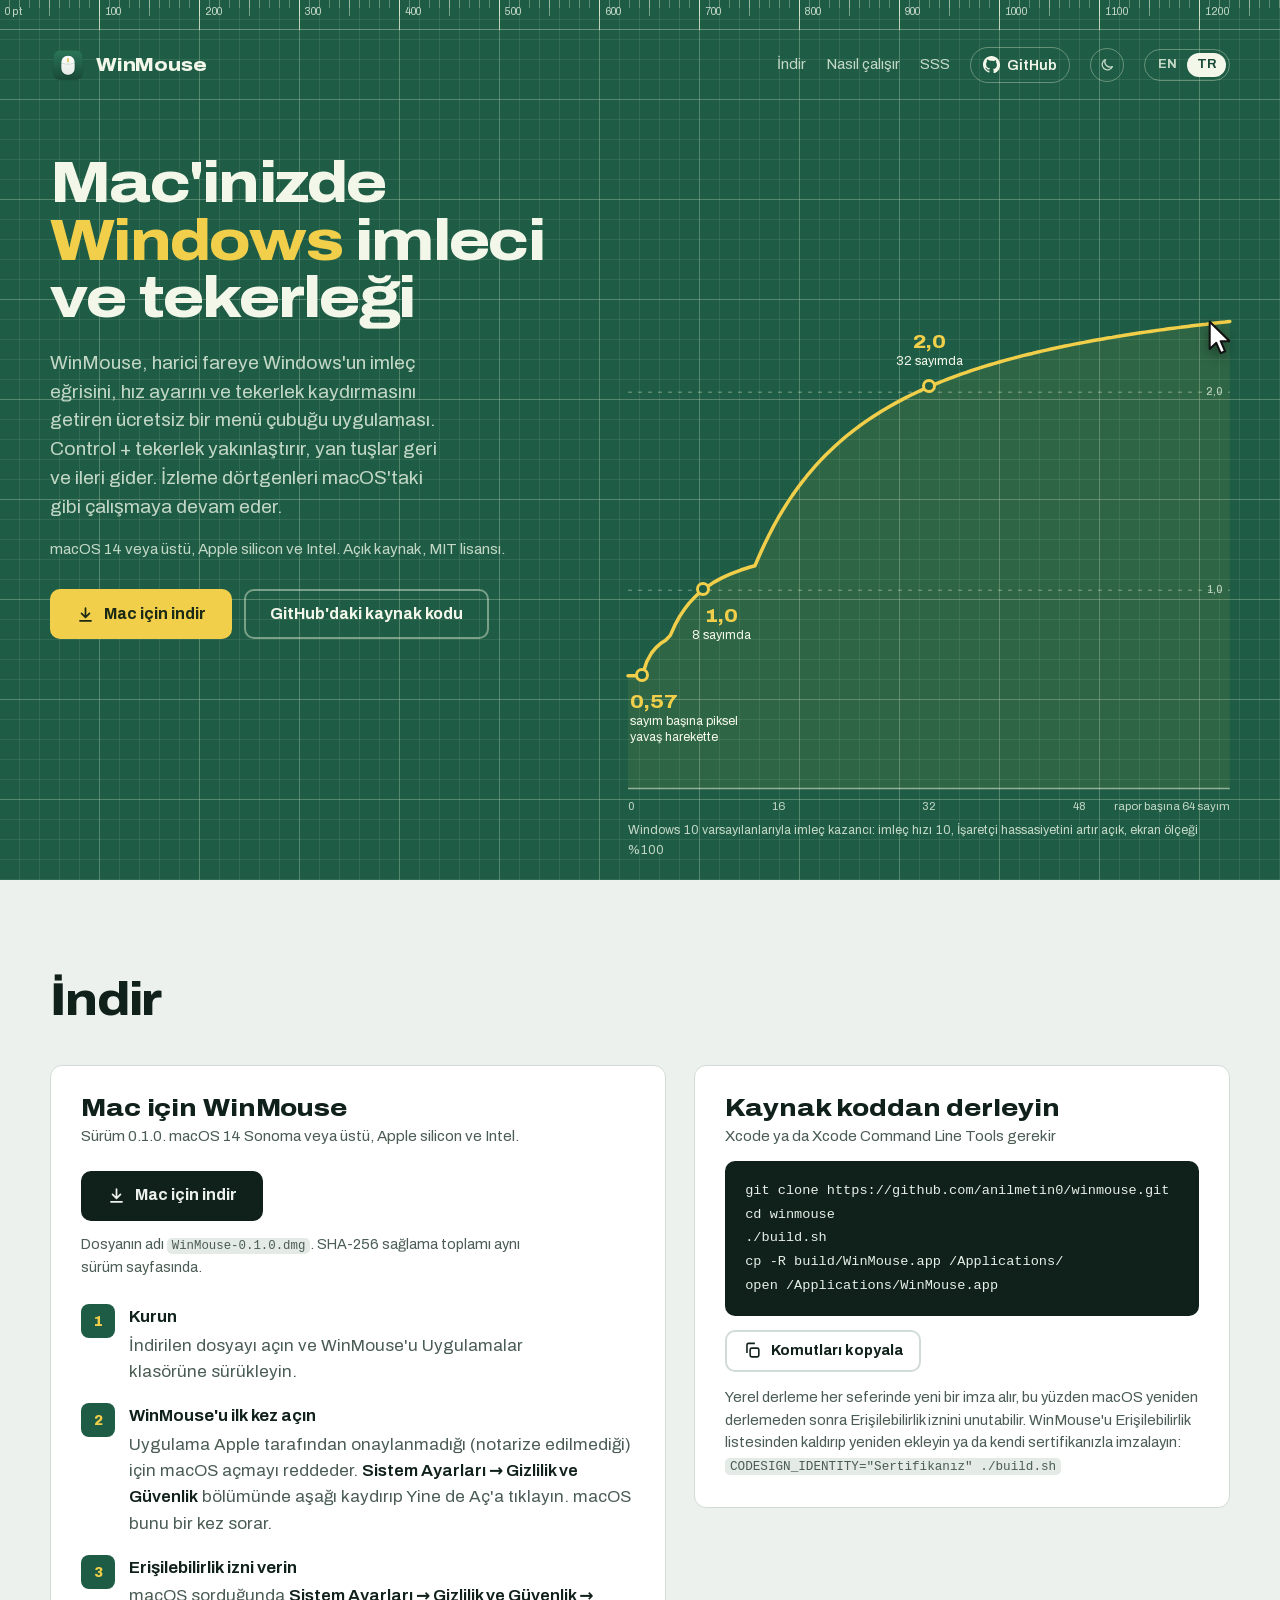
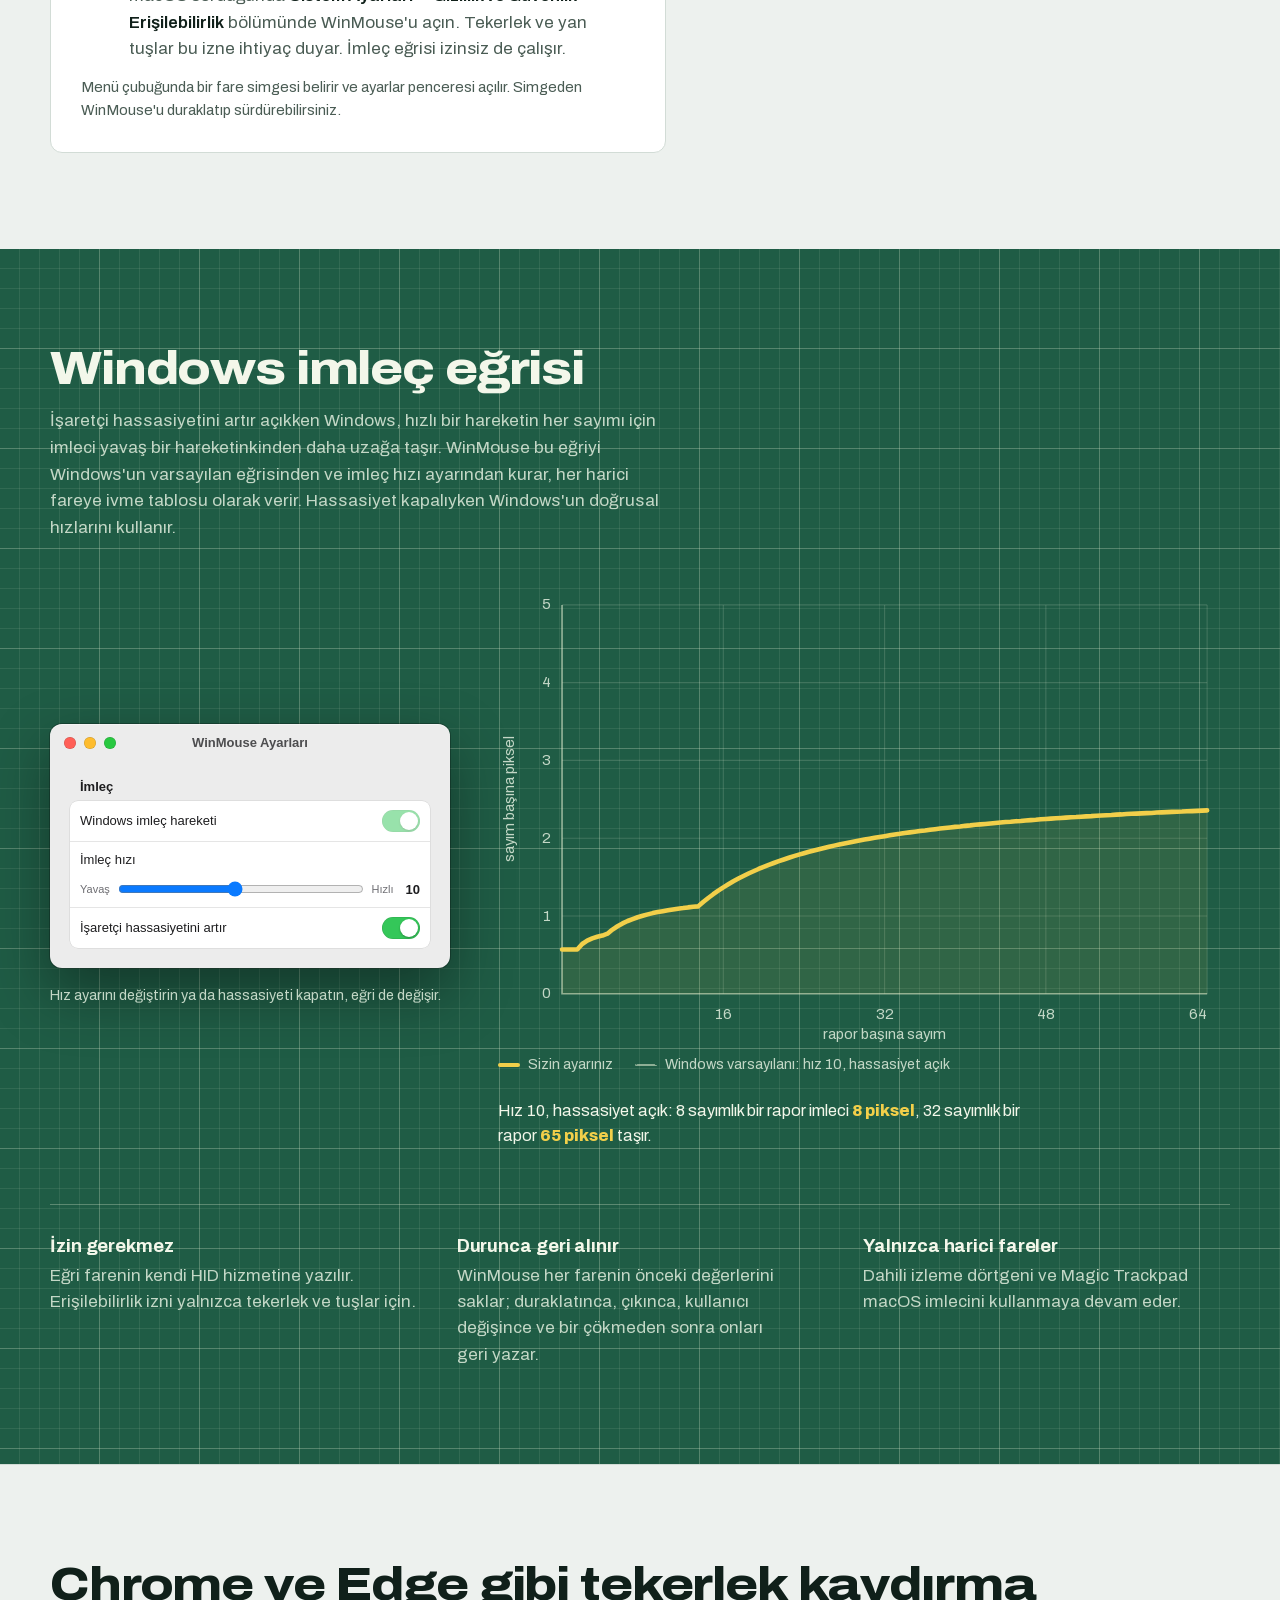
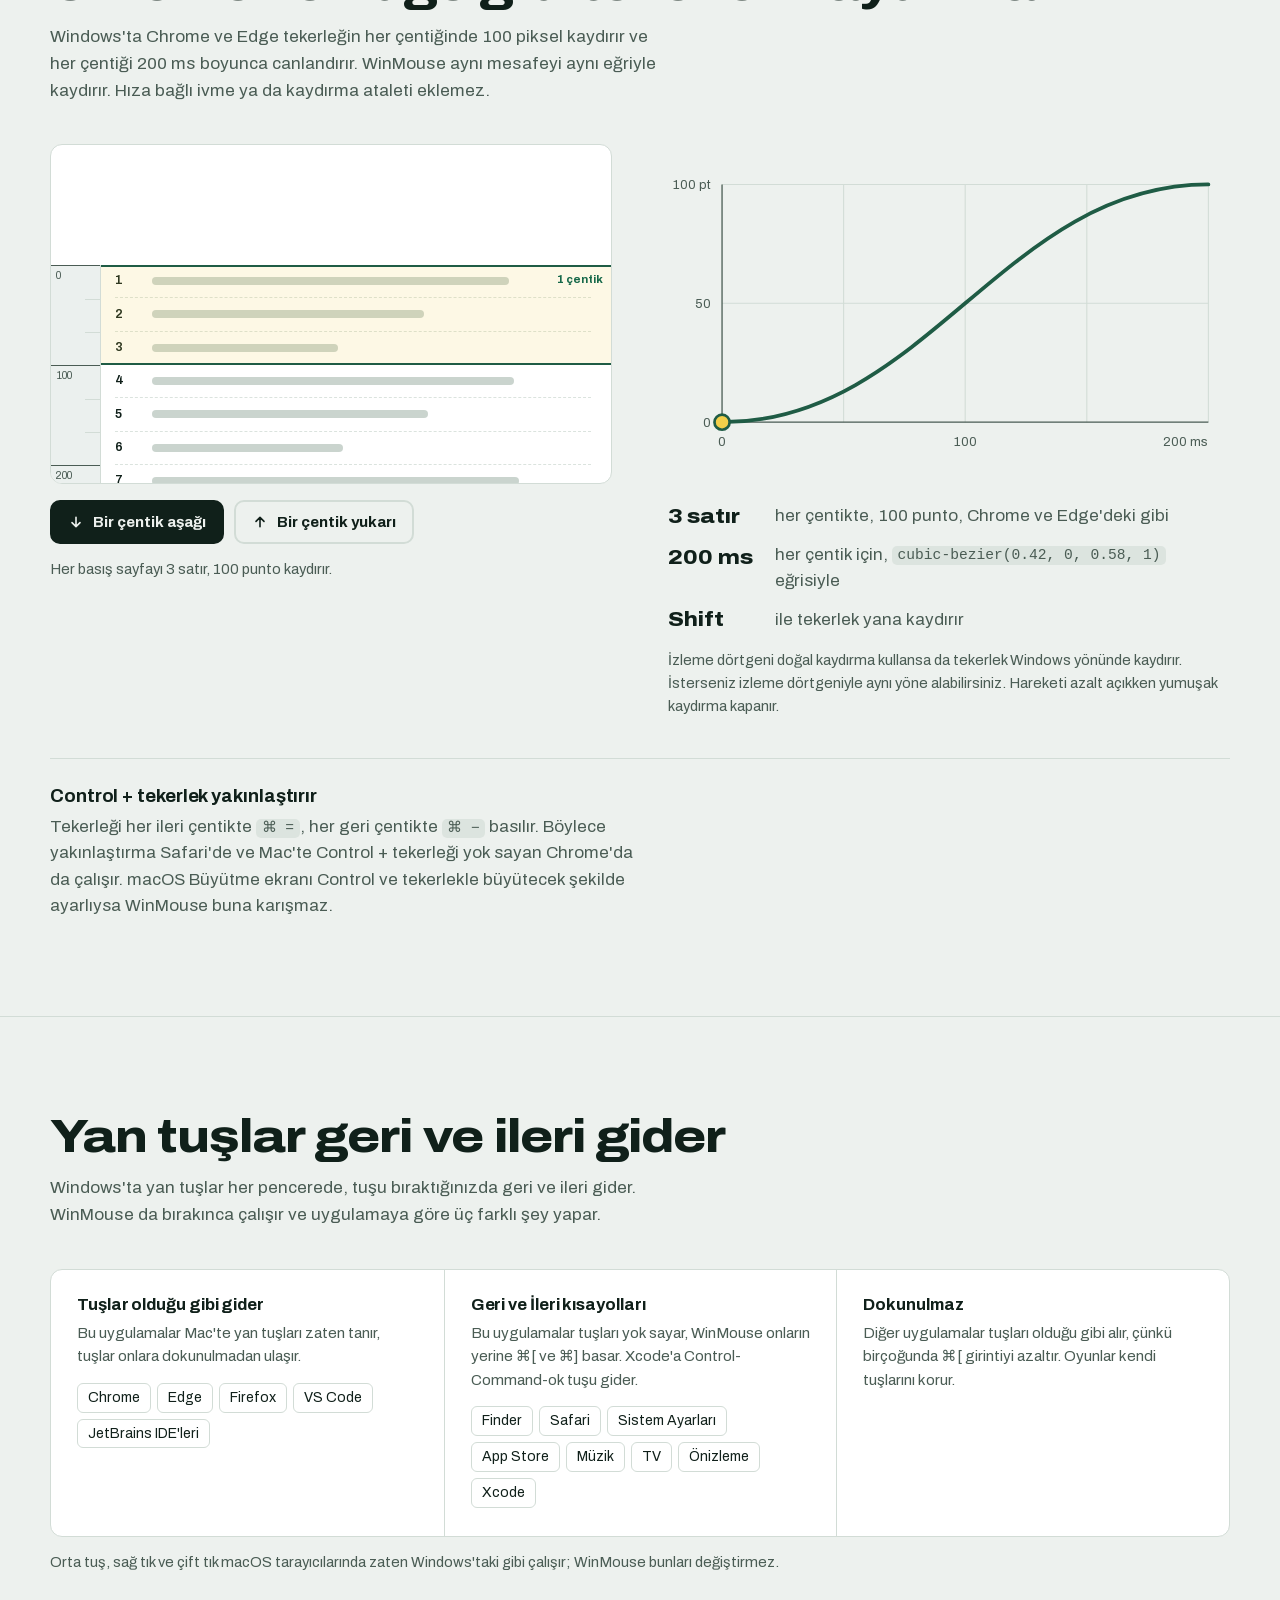
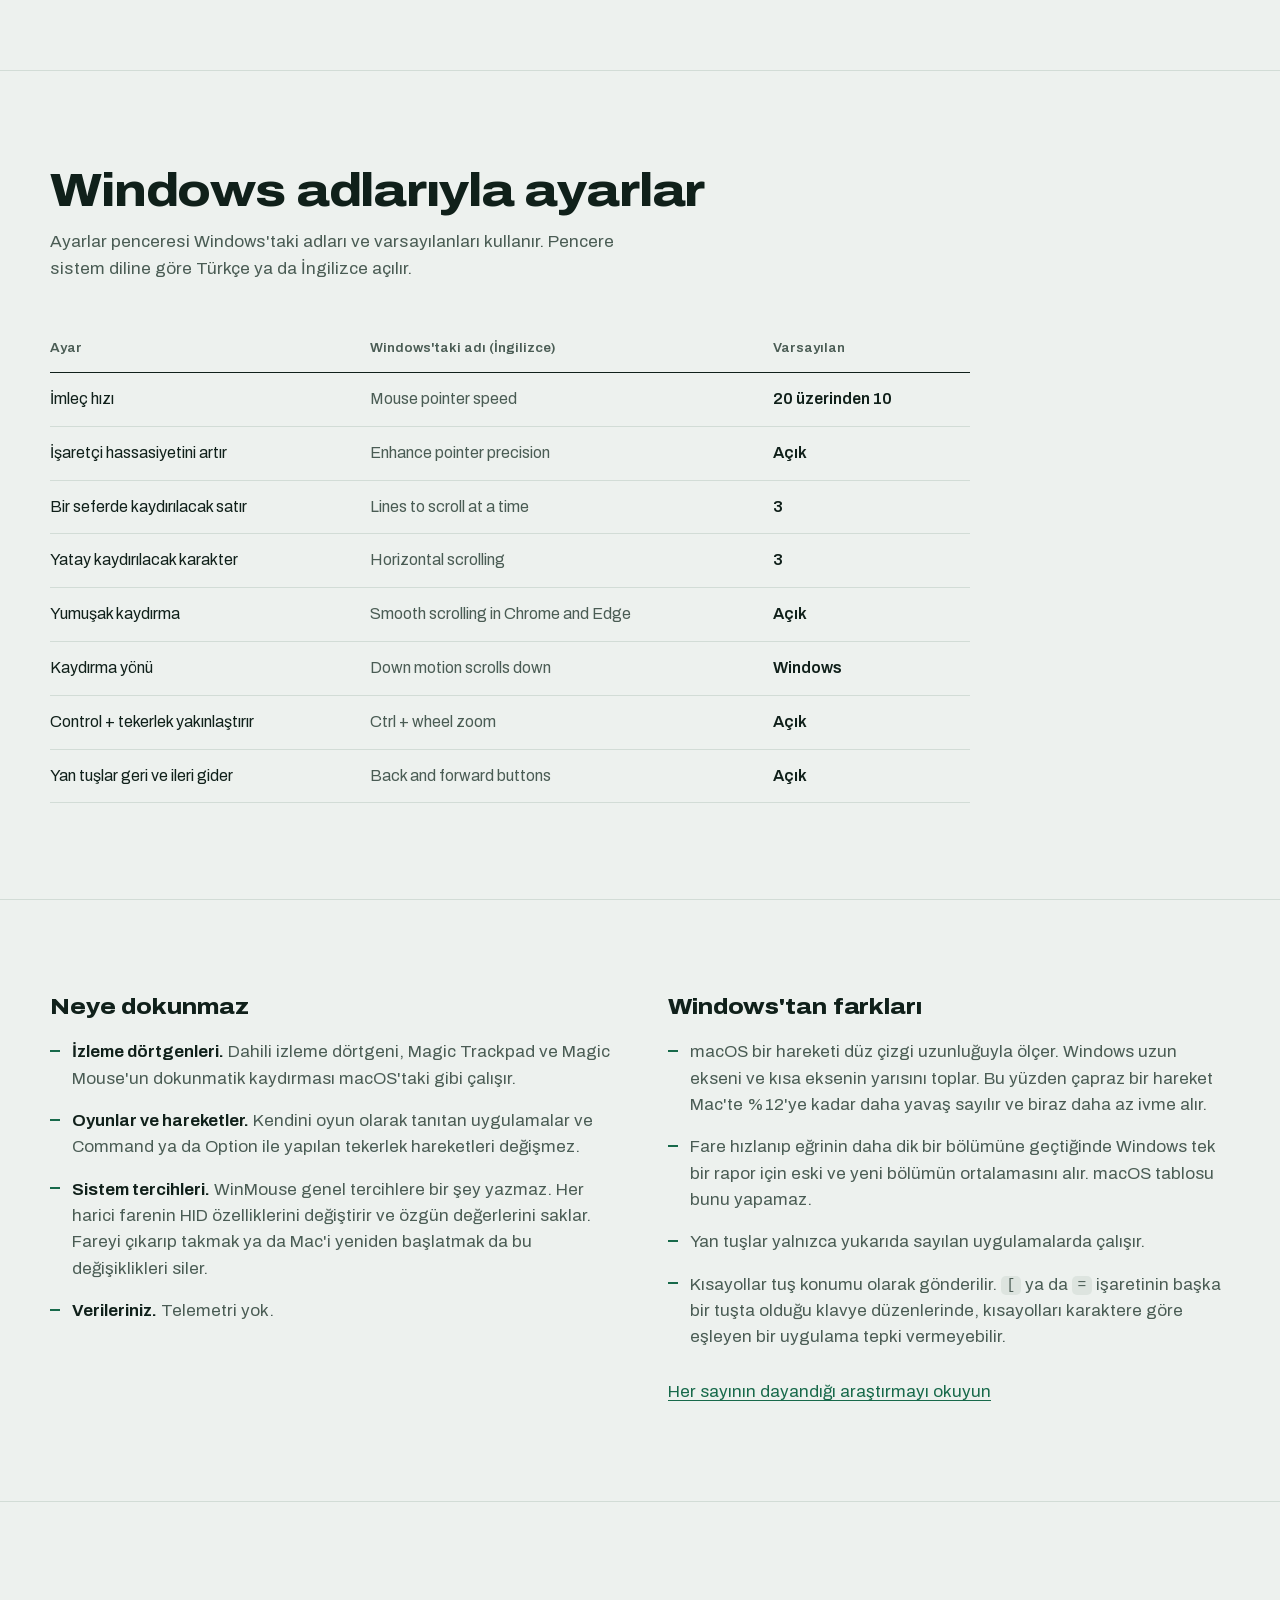
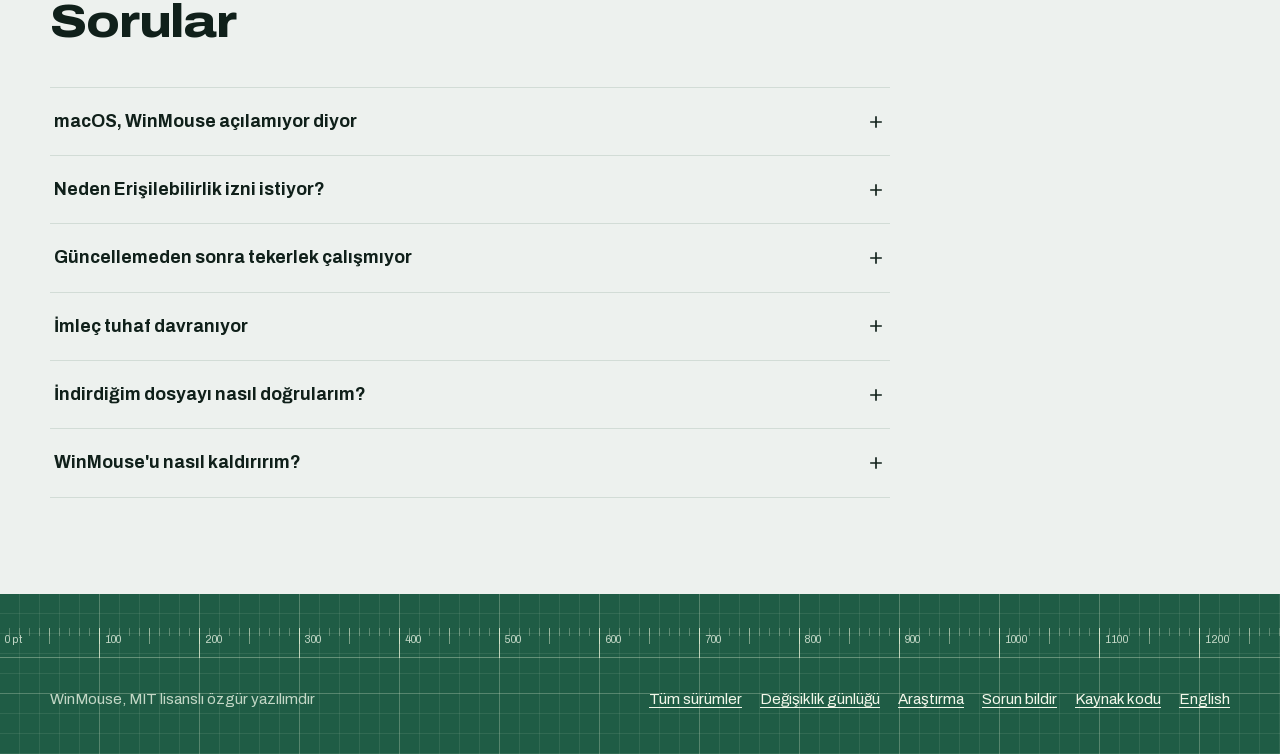
==== commit 645b3af7: "Name the download button after the platform, not the file format" ====
--- a/tr/index.html
+++ b/tr/index.html
@@ -106,10 +106,10 @@
       <div class="card" data-reveal>
         <h3>Mac için WinMouse</h3>
         <p class="sub">Sürüm <span data-version>0.1.0</span>. macOS 14 Sonoma veya üstü, Apple silicon ve Intel.</p>
-        <a class="btn" data-asset="dmg" href="https://github.com/anilmetin0/winmouse/releases/latest"><svg viewBox="0 0 24 24" fill="none" stroke="currentColor" stroke-width="2.2" stroke-linecap="round" stroke-linejoin="round" aria-hidden="true"><path d="M12 4v11M7 10.5l5 5 5-5M5 20h14"/></svg>Disk görüntüsünü indir</a>
+        <a class="btn" data-asset="dmg" href="https://github.com/anilmetin0/winmouse/releases/latest"><svg viewBox="0 0 24 24" fill="none" stroke="currentColor" stroke-width="2.2" stroke-linecap="round" stroke-linejoin="round" aria-hidden="true"><path d="M12 4v11M7 10.5l5 5 5-5M5 20h14"/></svg>Mac için indir</a>
         <p class="file">Dosyanın adı <code>WinMouse-<span data-version>0.1.0</span>.dmg</code>. SHA-256 sağlama toplamı aynı sürüm sayfasında.</p>
         <ol class="steps">
-          <li><div><b>Disk görüntüsünü açın</b><p>WinMouse'u yanındaki Uygulamalar klasörüne sürükleyin.</p></div></li>
+          <li><div><b>Kurun</b><p>İndirilen dosyayı açın ve WinMouse'u Uygulamalar klasörüne sürükleyin.</p></div></li>
           <li><div><b>WinMouse'u ilk kez açın</b><p>Uygulama Apple tarafından onaylanmadığı (notarize edilmediği) için macOS açmayı reddeder. <span class="path">Sistem Ayarları → Gizlilik ve Güvenlik</span> bölümünde aşağı kaydırıp Yine de Aç'a tıklayın. macOS bunu bir kez sorar.</p></div></li>
           <li><div><b>Erişilebilirlik izni verin</b><p>macOS sorduğunda <span class="path">Sistem Ayarları → Gizlilik ve Güvenlik → Erişilebilirlik</span> bölümünde WinMouse'u açın. Tekerlek ve yan tuşlar bu izne ihtiyaç duyar. İmleç eğrisi izinsiz de çalışır.</p></div></li>
         </ol>
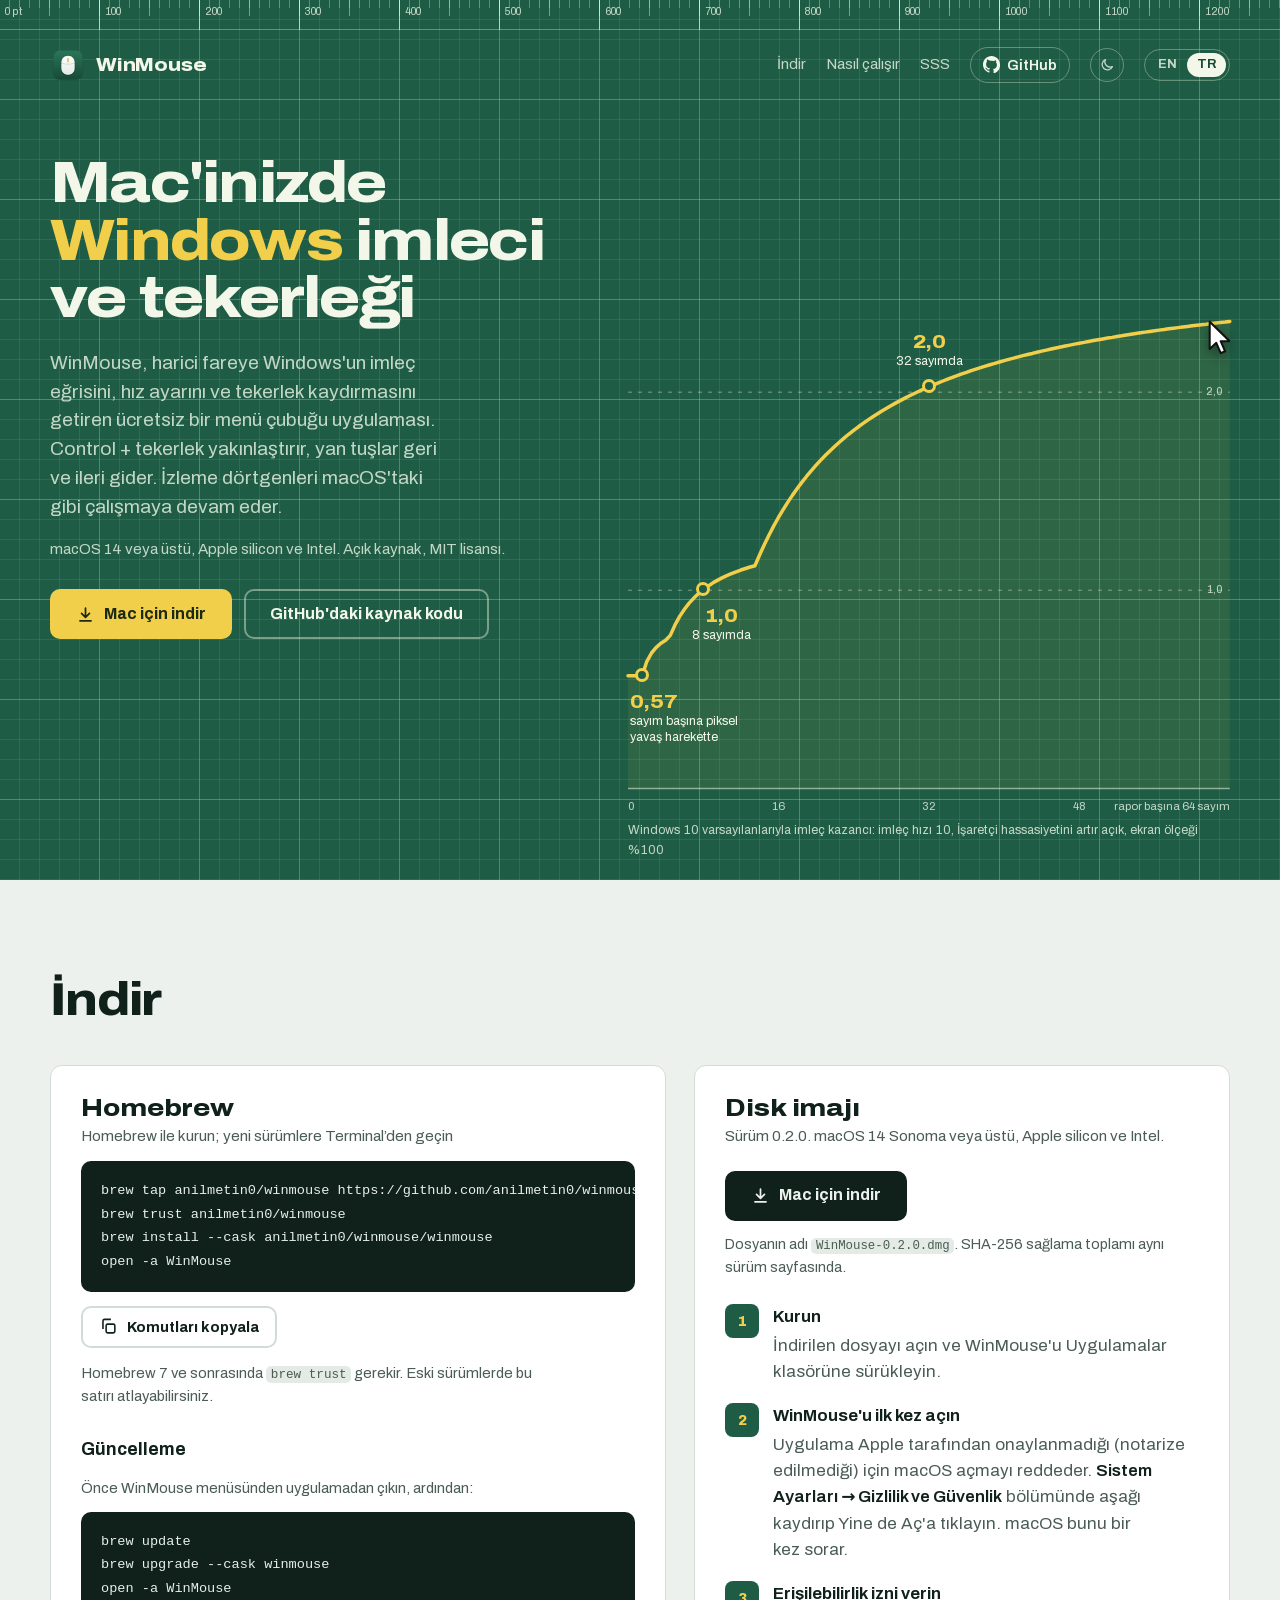
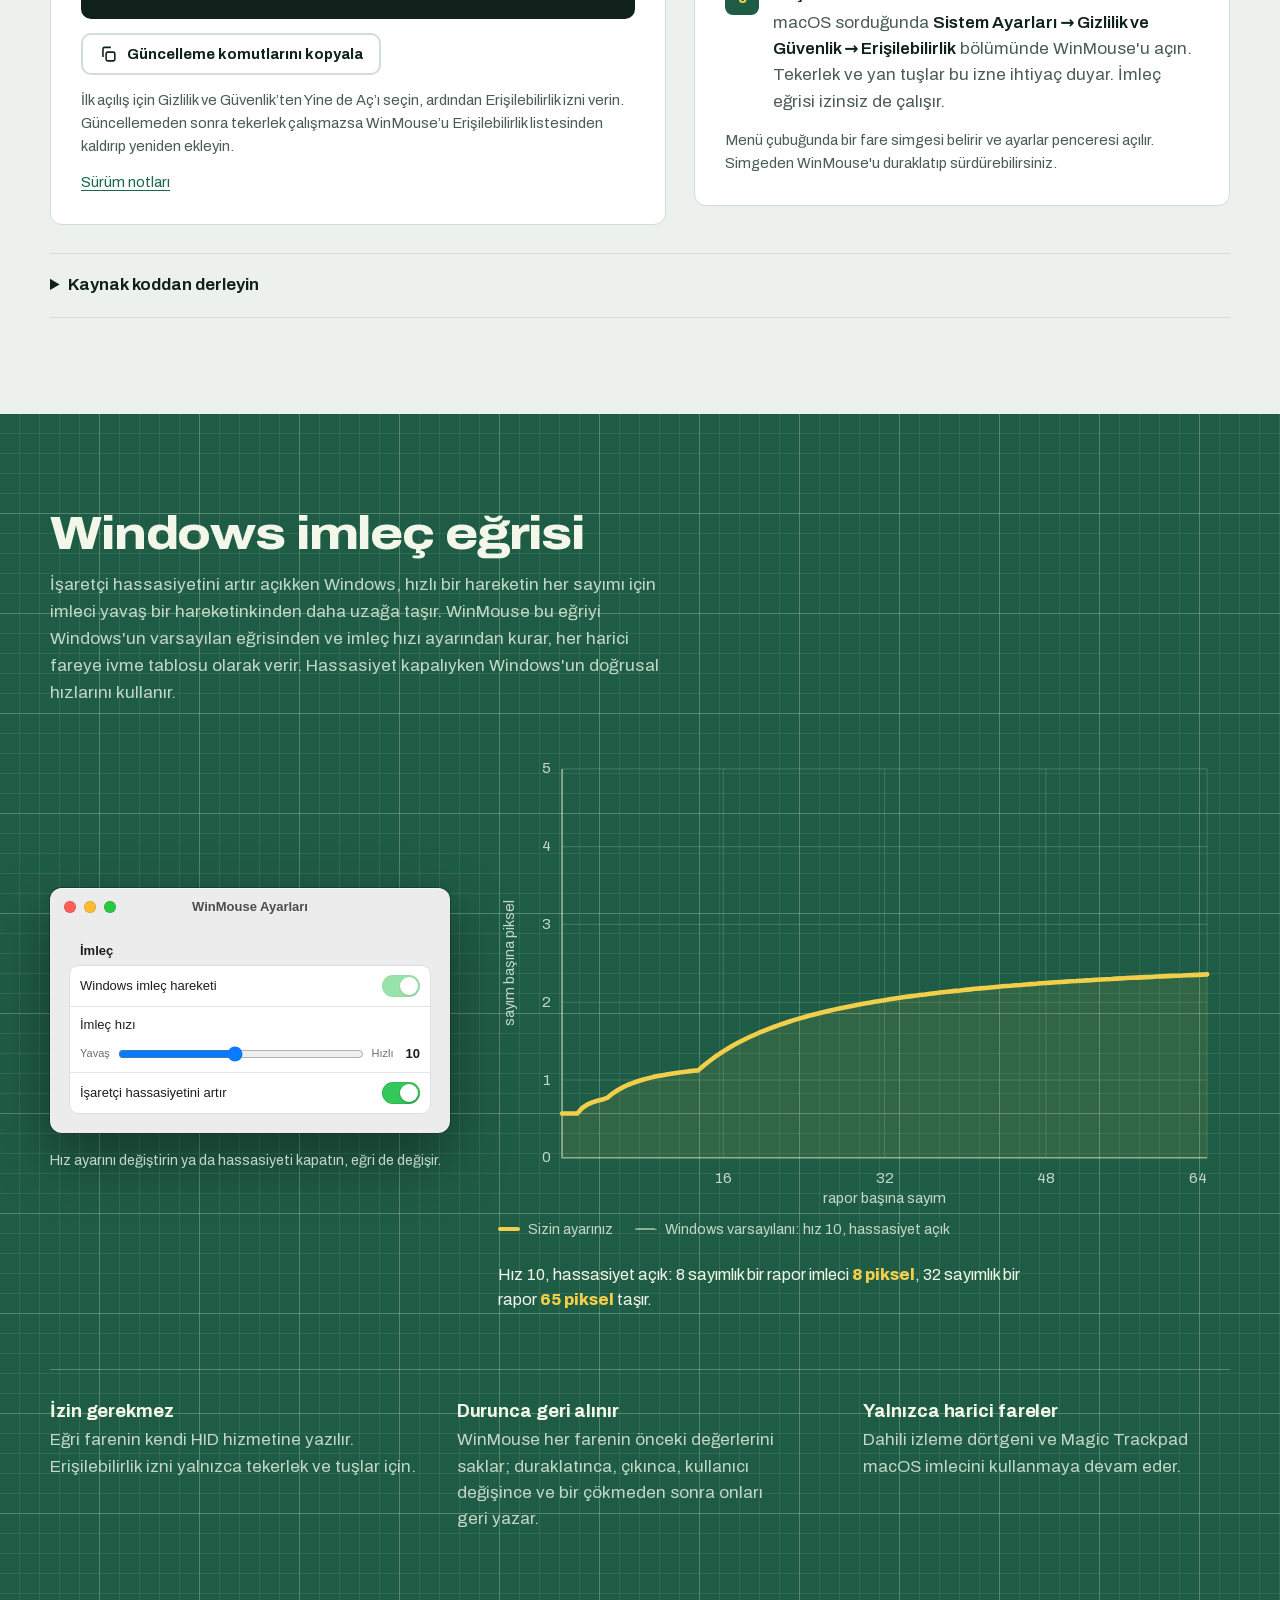
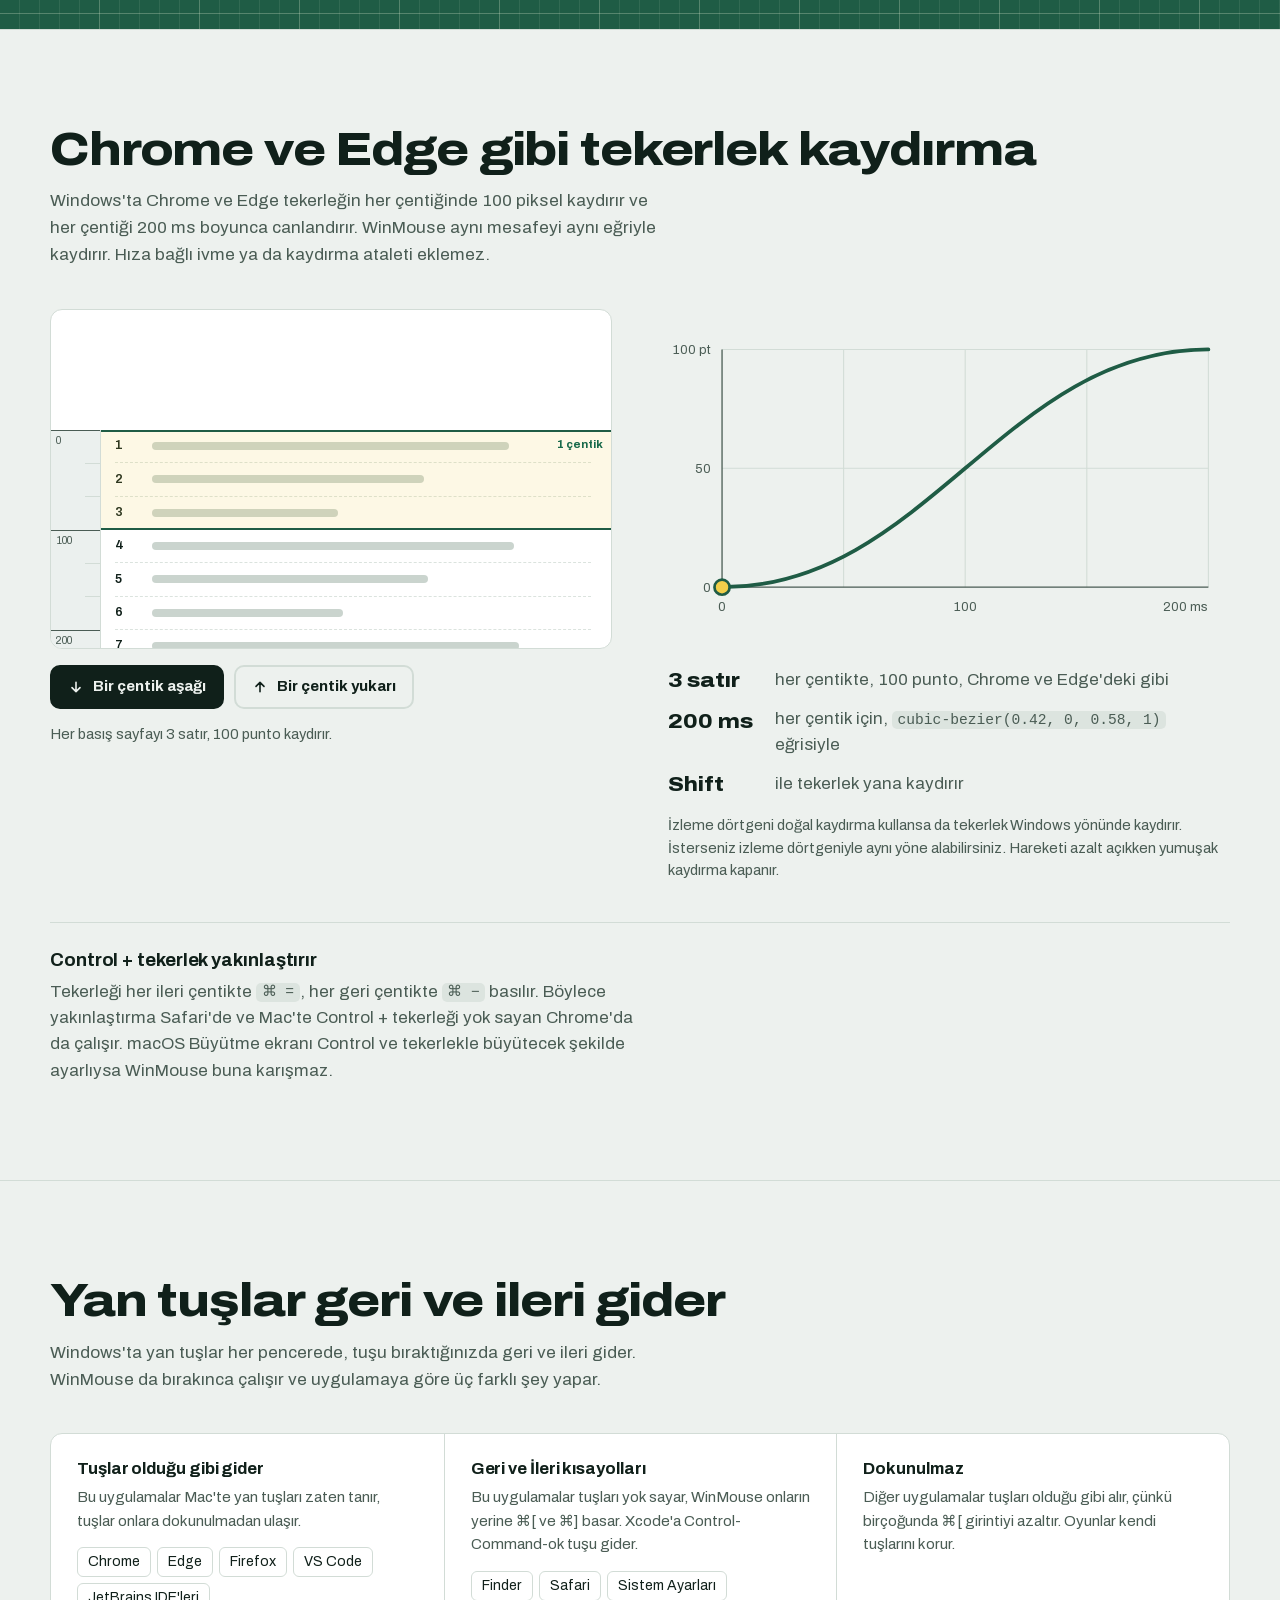
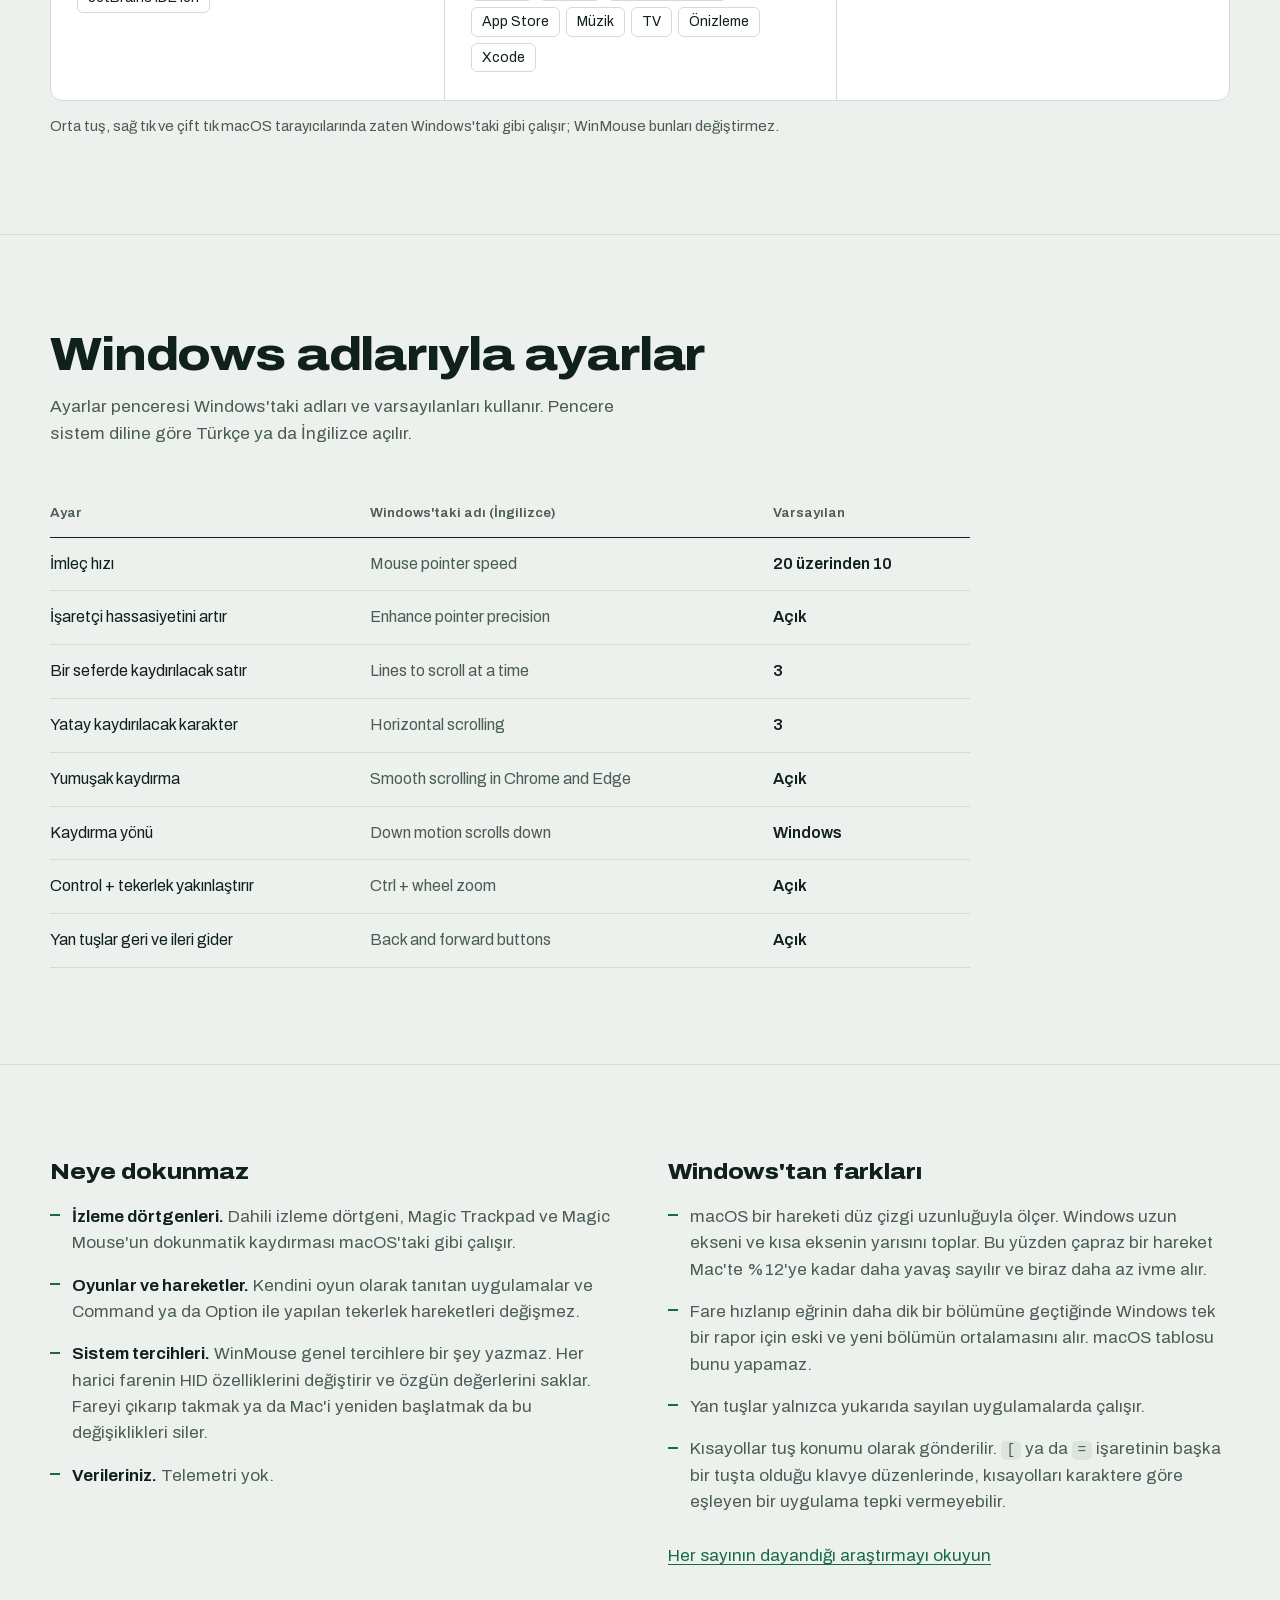
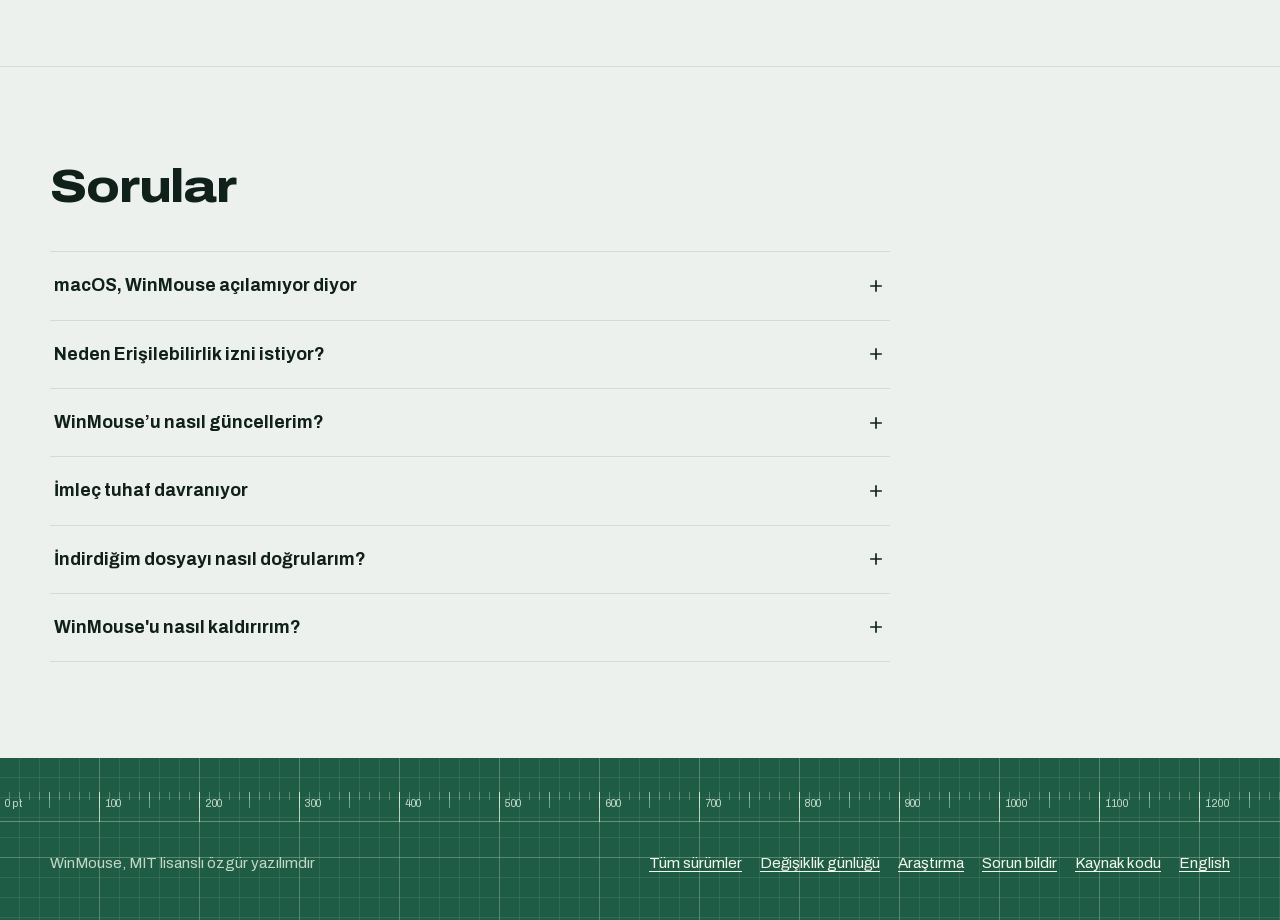
==== commit 4d632fbe: "Add Homebrew installation and stable update instructions in English and Turkish" ====
--- a/tr/index.html
+++ b/tr/index.html
@@ -32,7 +32,7 @@
   <link rel="apple-touch-icon" href="../images/apple-touch-icon.png">
   <link rel="preload" href="../fonts/archivo-latin.woff2" as="font" type="font/woff2" crossorigin>
   <link rel="stylesheet" href="../site.css">
-  <script type="application/ld+json">{"@context": "https://schema.org", "@type": "SoftwareApplication", "name": "WinMouse", "description": "Harici fareye Windows imleç eğrisini, hız ayarını ve tekerlek kaydırmasını, Control + tekerlek yakınlaştırmayı ve geri, ileri giden yan tuşları getiren ücretsiz macOS menü çubuğu uygulaması.", "url": "https://anilmetin0.github.io/winmouse/tr/", "inLanguage": "tr", "image": "https://anilmetin0.github.io/winmouse/images/icon-256.png", "operatingSystem": "macOS 14 veya üstü", "applicationCategory": "UtilitiesApplication", "softwareVersion": "0.1.0", "offers": {"@type": "Offer", "price": "0", "priceCurrency": "USD"}, "license": "https://opensource.org/licenses/MIT", "downloadUrl": "https://github.com/anilmetin0/winmouse/releases/latest", "codeRepository": "https://github.com/anilmetin0/winmouse", "sameAs": ["https://github.com/anilmetin0/winmouse"], "author": {"@type": "Person", "name": "Anıl Metin", "url": "https://github.com/anilmetin0"}}</script>
+  <script type="application/ld+json">{"@context": "https://schema.org", "@type": "SoftwareApplication", "name": "WinMouse", "description": "Harici fareye Windows imleç eğrisini, hız ayarını ve tekerlek kaydırmasını, Control + tekerlek yakınlaştırmayı ve geri, ileri giden yan tuşları getiren ücretsiz macOS menü çubuğu uygulaması.", "url": "https://anilmetin0.github.io/winmouse/tr/", "inLanguage": "tr", "image": "https://anilmetin0.github.io/winmouse/images/icon-256.png", "operatingSystem": "macOS 14 veya üstü", "applicationCategory": "UtilitiesApplication", "softwareVersion": "0.2.0", "offers": {"@type": "Offer", "price": "0", "priceCurrency": "USD"}, "license": "https://opensource.org/licenses/MIT", "downloadUrl": "https://github.com/anilmetin0/winmouse/releases/latest", "codeRepository": "https://github.com/anilmetin0/winmouse", "sameAs": ["https://github.com/anilmetin0/winmouse"], "author": {"@type": "Person", "name": "Anıl Metin", "url": "https://github.com/anilmetin0"}}</script>
   <script>try{const t=localStorage.getItem("theme");document.documentElement.dataset.theme=t==="dark"||t==="light"?t:matchMedia("(prefers-color-scheme: dark)").matches?"dark":"light"}catch{}</script>
   <script>if("IntersectionObserver"in window&&!matchMedia("(prefers-reduced-motion: reduce)").matches){const r=document.documentElement;r.classList.add("rv");addEventListener("load",()=>{if(!r.dataset.revealReady)r.classList.remove("rv")})}</script>
   <script src="../site.js" defer></script>
@@ -104,10 +104,28 @@
     <div class="head"><h2 id="download-h">İndir</h2></div>
     <div class="dl">
       <div class="card" data-reveal>
-        <h3>Mac için WinMouse</h3>
-        <p class="sub">Sürüm <span data-version>0.1.0</span>. macOS 14 Sonoma veya üstü, Apple silicon ve Intel.</p>
+        <h3>Homebrew</h3>
+        <p class="sub">Homebrew ile kurun; yeni sürümlere Terminal’den geçin</p>
+        <div class="term"><pre id="brew" tabindex="0">brew tap anilmetin0/winmouse https://github.com/anilmetin0/winmouse
+brew trust anilmetin0/winmouse
+brew install --cask anilmetin0/winmouse/winmouse
+open -a WinMouse</pre></div>
+        <div class="copy-row"><button class="btn ghost copy" type="button" data-copy="brew" data-label="Komutları kopyala"><svg class="ic" viewBox="0 0 24 24" fill="none" stroke="currentColor" stroke-width="2" aria-hidden="true"><rect x="9" y="9" width="11" height="11" rx="2"/><path d="M5 15V5a2 2 0 0 1 2-2h8"/></svg><svg class="ok" viewBox="0 0 24 24" fill="none" stroke="currentColor" stroke-width="2.5" aria-hidden="true"><path d="M5 12.5l4.5 4.5L19 7.5"/></svg><span class="lbl" aria-live="polite">Komutları kopyala</span></button></div>
+        <p class="note">Homebrew 7 ve sonrasında <code>brew trust</code> gerekir. Eski sürümlerde bu satırı atlayabilirsiniz.</p>
+        <h4 class="update-heading">Güncelleme</h4>
+        <p class="note">Önce WinMouse menüsünden uygulamadan çıkın, ardından:</p>
+        <div class="term"><pre id="brew-update" tabindex="0">brew update
+brew upgrade --cask winmouse
+open -a WinMouse</pre></div>
+        <div class="copy-row"><button class="btn ghost copy" type="button" data-copy="brew-update" data-label="Güncelleme komutlarını kopyala"><svg class="ic" viewBox="0 0 24 24" fill="none" stroke="currentColor" stroke-width="2" aria-hidden="true"><rect x="9" y="9" width="11" height="11" rx="2"/><path d="M5 15V5a2 2 0 0 1 2-2h8"/></svg><svg class="ok" viewBox="0 0 24 24" fill="none" stroke="currentColor" stroke-width="2.5" aria-hidden="true"><path d="M5 12.5l4.5 4.5L19 7.5"/></svg><span class="lbl" aria-live="polite">Güncelleme komutlarını kopyala</span></button></div>
+        <p class="note">İlk açılış için Gizlilik ve Güvenlik’ten Yine de Aç’ı seçin, ardından Erişilebilirlik izni verin. Güncellemeden sonra tekerlek çalışmazsa WinMouse’u Erişilebilirlik listesinden kaldırıp yeniden ekleyin.</p>
+        <p class="note"><a data-release-notes href="https://github.com/anilmetin0/winmouse/releases/latest">Sürüm notları</a></p>
+      </div>
+      <div class="card" data-reveal>
+        <h3>Disk imajı</h3>
+        <p class="sub">Sürüm <span data-version>0.2.0</span>. macOS 14 Sonoma veya üstü, Apple silicon ve Intel.</p>
         <a class="btn" data-asset="dmg" href="https://github.com/anilmetin0/winmouse/releases/latest"><svg viewBox="0 0 24 24" fill="none" stroke="currentColor" stroke-width="2.2" stroke-linecap="round" stroke-linejoin="round" aria-hidden="true"><path d="M12 4v11M7 10.5l5 5 5-5M5 20h14"/></svg>Mac için indir</a>
-        <p class="file">Dosyanın adı <code>WinMouse-<span data-version>0.1.0</span>.dmg</code>. SHA-256 sağlama toplamı aynı sürüm sayfasında.</p>
+        <p class="file">Dosyanın adı <code>WinMouse-<span data-version>0.2.0</span>.dmg</code>. SHA-256 sağlama toplamı aynı sürüm sayfasında.</p>
         <ol class="steps">
           <li><div><b>Kurun</b><p>İndirilen dosyayı açın ve WinMouse'u Uygulamalar klasörüne sürükleyin.</p></div></li>
           <li><div><b>WinMouse'u ilk kez açın</b><p>Uygulama Apple tarafından onaylanmadığı (notarize edilmediği) için macOS açmayı reddeder. <span class="path">Sistem Ayarları → Gizlilik ve Güvenlik</span> bölümünde aşağı kaydırıp Yine de Aç'a tıklayın. macOS bunu bir kez sorar.</p></div></li>
@@ -115,8 +133,8 @@
         </ol>
         <p class="note">Menü çubuğunda bir fare simgesi belirir ve ayarlar penceresi açılır. Simgeden WinMouse'u duraklatıp sürdürebilirsiniz.</p>
       </div>
-      <div class="card" data-reveal>
-        <h3>Kaynak koddan derleyin</h3>
+    </div>
+    <details class="source-build"><summary>Kaynak koddan derleyin</summary>
         <p class="sub">Xcode ya da Xcode Command Line Tools gerekir</p>
         <div class="term"><pre id="src" tabindex="0">git clone https://github.com/anilmetin0/winmouse.git
 cd winmouse
@@ -131,8 +149,7 @@
           </button>
         </div>
         <p class="note">Yerel derleme her seferinde yeni bir imza alır, bu yüzden macOS yeniden derlemeden sonra Erişilebilirlik iznini unutabilir. WinMouse'u Erişilebilirlik listesinden kaldırıp yeniden ekleyin ya da kendi sertifikanızla imzalayın: <code>CODESIGN_IDENTITY="Sertifikanız" ./build.sh</code></p>
-      </div>
-    </div>
+      </details>
   </div>
 </section>
 
@@ -340,8 +357,9 @@
         </div>
       </details>
       <details>
-        <summary>Güncellemeden sonra tekerlek çalışmıyor<svg viewBox="0 0 24 24" fill="none" stroke="currentColor" stroke-width="2" aria-hidden="true"><path d="M12 5v14M5 12h14"/></svg></summary>
-        <div class="ans">
+        <summary>WinMouse’u nasıl güncellerim?<svg viewBox="0 0 24 24" fill="none" stroke="currentColor" stroke-width="2" aria-hidden="true"><path d="M12 5v14M5 12h14"/></svg></summary>
+        <div class="ans">
+          <p>WinMouse’tan çıkın ve <code>brew update</code>, ardından <code>brew upgrade --cask winmouse</code> komutlarını çalıştırın. DMG’den kurduysanız yeni DMG’yi indirip Uygulamalar’daki kopyayı değiştirin.</p>
           <p>macOS Erişilebilirlik iznini uygulamanın imzasına bağlar ve yeni bir derlemenin imzası farklı olabilir. WinMouse'u Sistem Ayarları → Gizlilik ve Güvenlik → Erişilebilirlik listesinden kaldırıp yeniden ekleyin.</p>
         </div>
       </details>
@@ -356,13 +374,13 @@
         <summary>İndirdiğim dosyayı nasıl doğrularım?<svg viewBox="0 0 24 24" fill="none" stroke="currentColor" stroke-width="2" aria-hidden="true"><path d="M12 5v14M5 12h14"/></svg></summary>
         <div class="ans">
           <p>Aynı sürümdeki <code>.sha256</code> dosyasını aynı klasöre indirin, sonra o klasörde Terminal'de şunu çalıştırın:</p>
-          <p><code>shasum -a 256 -c WinMouse-<span data-version>0.1.0</span>.dmg.sha256</code></p>
+          <p><code>shasum -a 256 -c WinMouse-<span data-version>0.2.0</span>.dmg.sha256</code></p>
         </div>
       </details>
       <details>
         <summary>WinMouse'u nasıl kaldırırım?<svg viewBox="0 0 24 24" fill="none" stroke="currentColor" stroke-width="2" aria-hidden="true"><path d="M12 5v14M5 12h14"/></svg></summary>
         <div class="ans">
-          <p>Menüsünden WinMouse'tan çıkın, Uygulamalar klasöründen silin ve Sistem Ayarları'ndaki Erişilebilirlik listesinden kaldırın. WinMouse kapanınca fare önceki ayarlarına döner.</p>
+          <p>Menüsünden WinMouse'tan çıkın; Homebrew ile kurduysanız <code>brew uninstall --cask winmouse</code> komutunu çalıştırın, yoksa Uygulamalar klasöründen silin ve Sistem Ayarları'ndaki Erişilebilirlik listesinden kaldırın. WinMouse kapanınca fare önceki ayarlarına döner.</p>
         </div>
       </details>
     </div>
--- a/site.css
+++ b/site.css
@@ -433,3 +433,10 @@
   *, *::before, *::after { animation: none !important; transition: none !important; }
   html { scroll-behavior: auto; }
 }
+
+/* Homebrew install and update commands share the existing terminal treatment. */
+.update-heading { font-size: 1.1rem; margin: 28px 0 8px; }
+.source-build { margin-top: 28px; padding-block: 18px; border-block: 1px solid var(--line); }
+.source-build > summary { cursor: pointer; font-weight: 650; }
+.source-build .term { max-width: 70ch; }
+.source-build > .note { max-width: 75ch; }
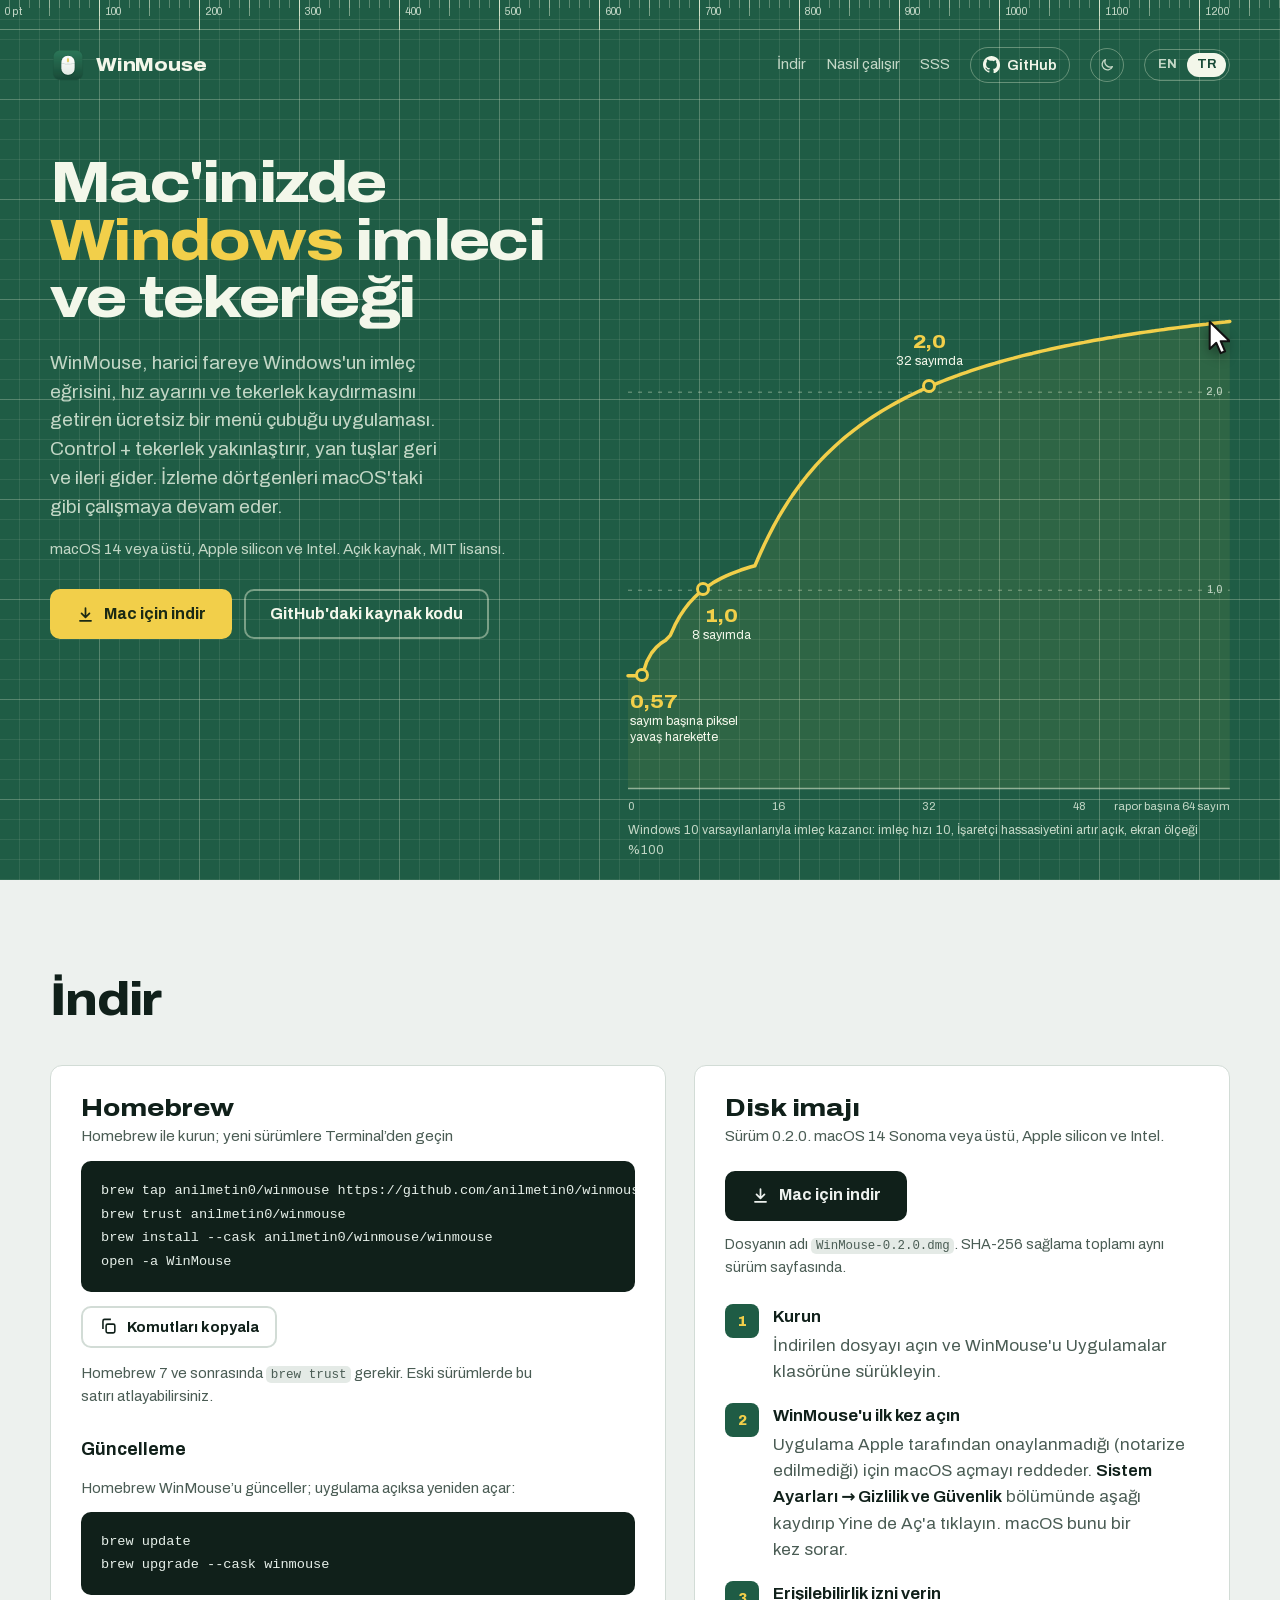
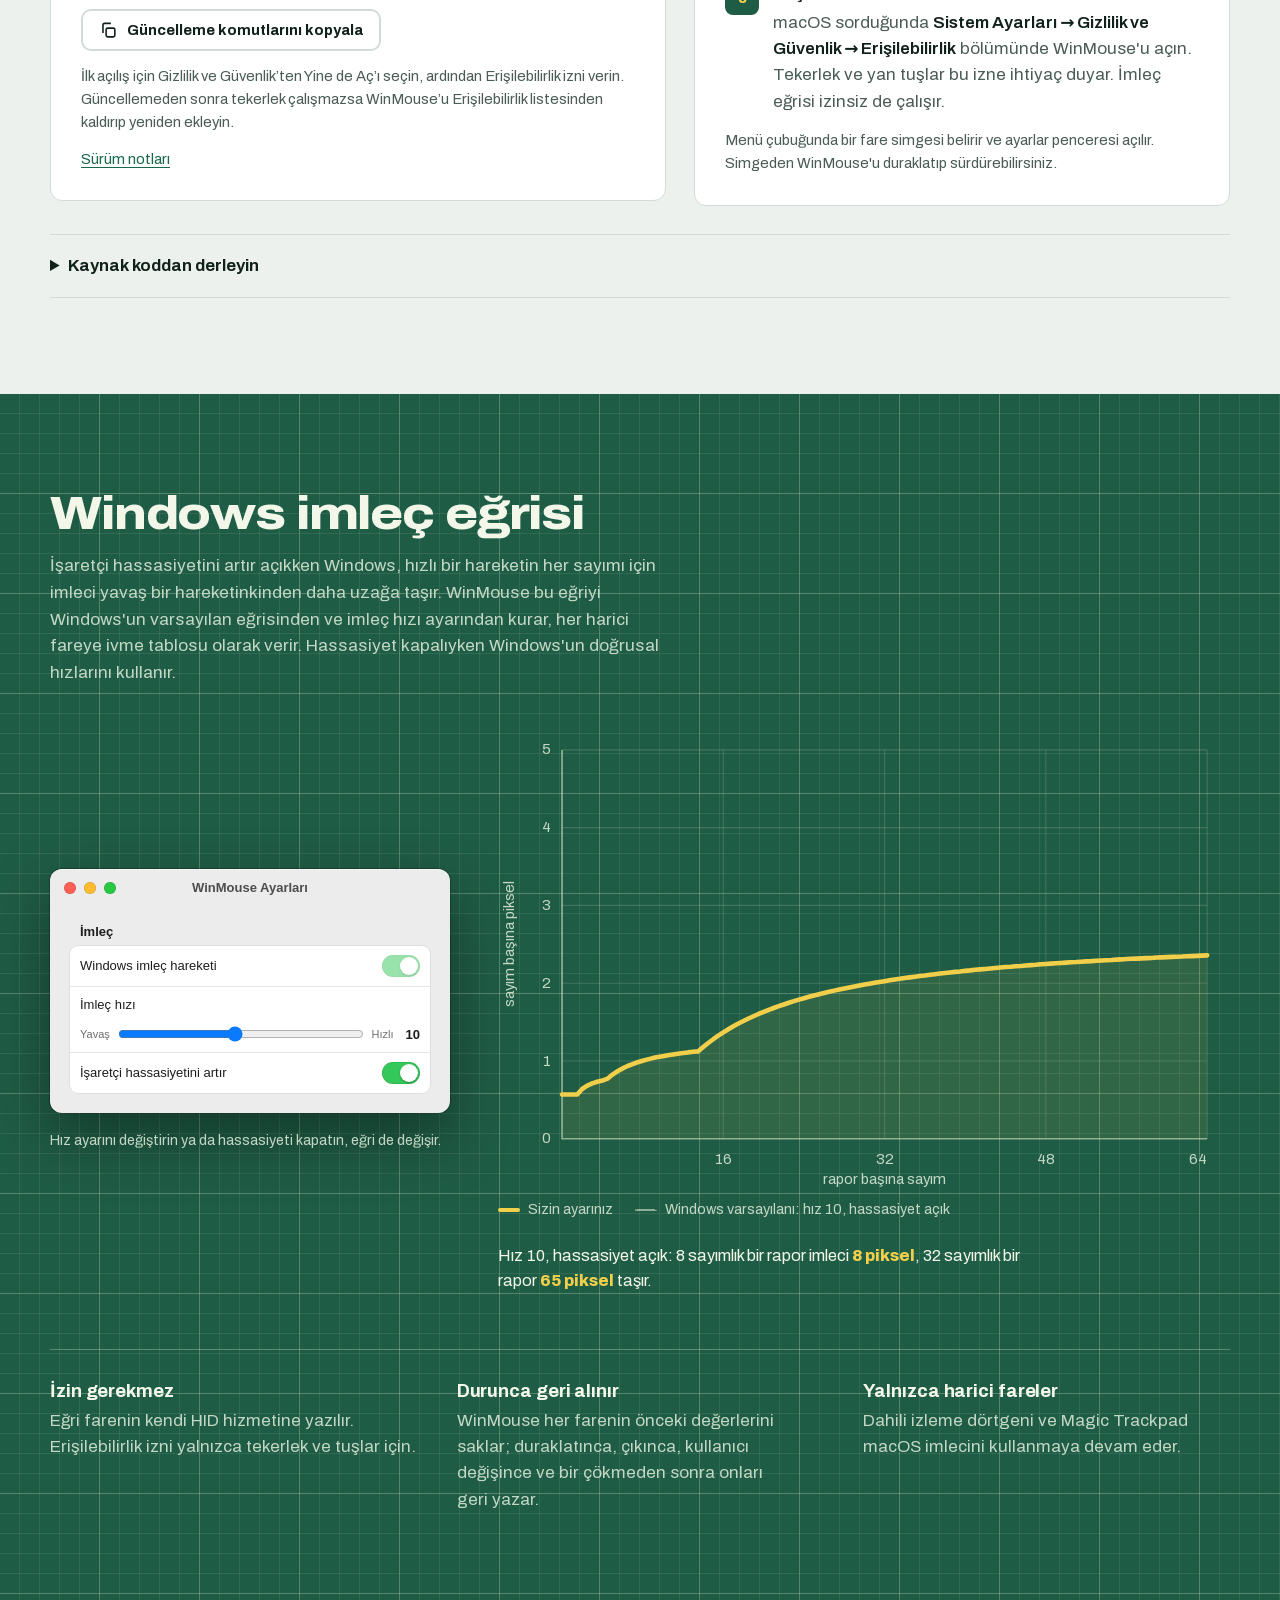
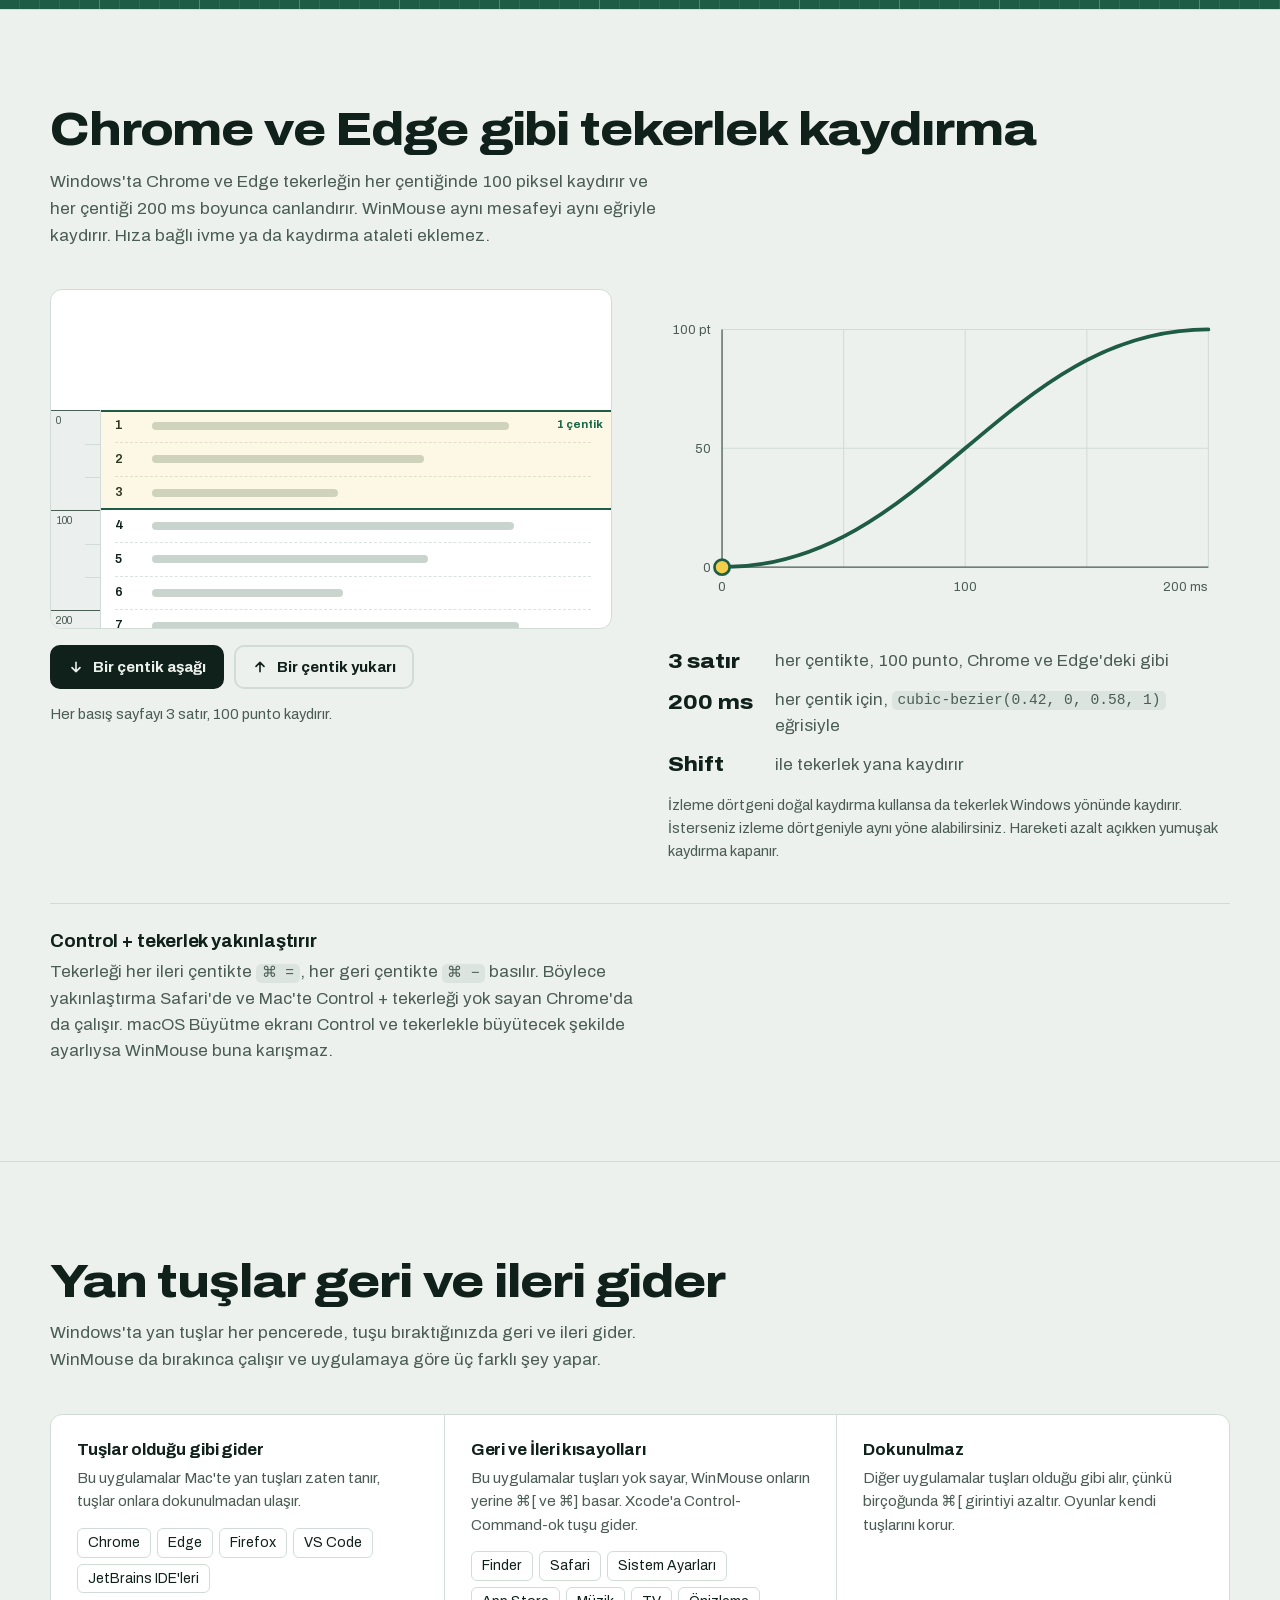
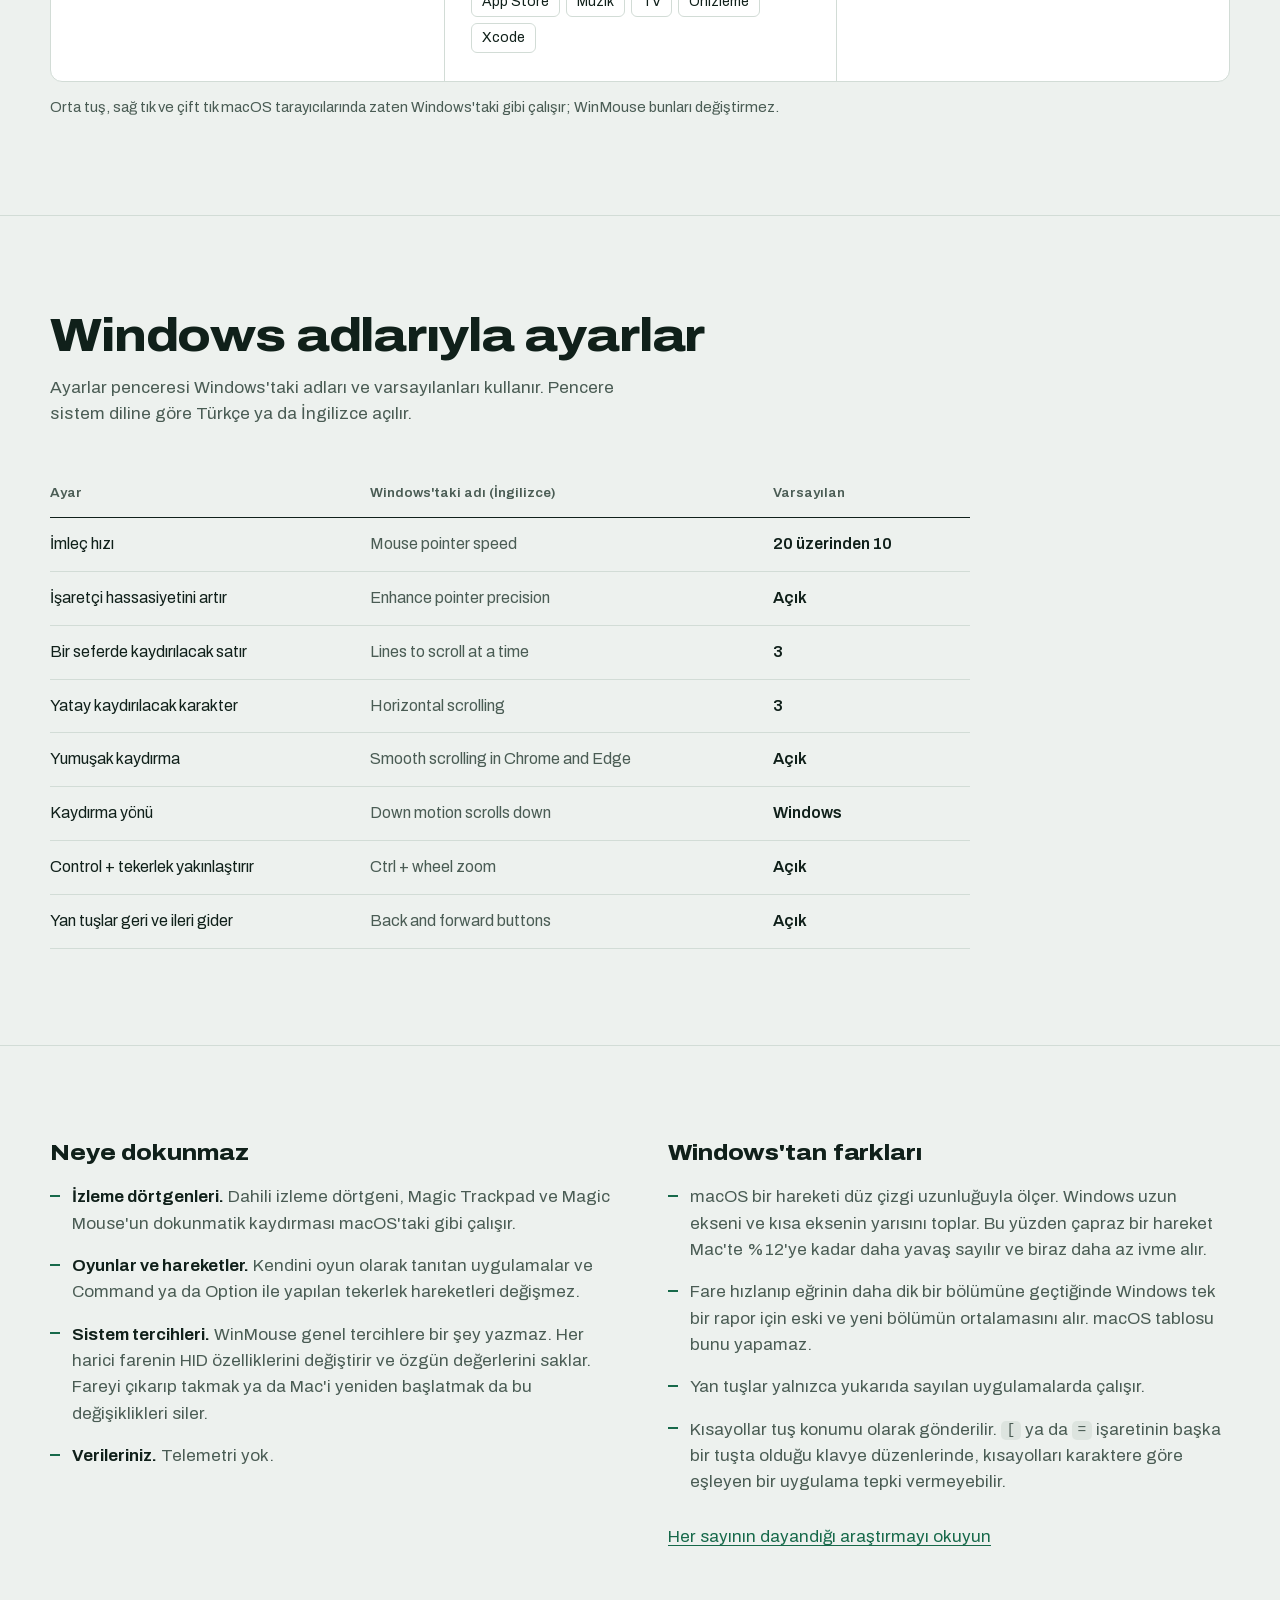
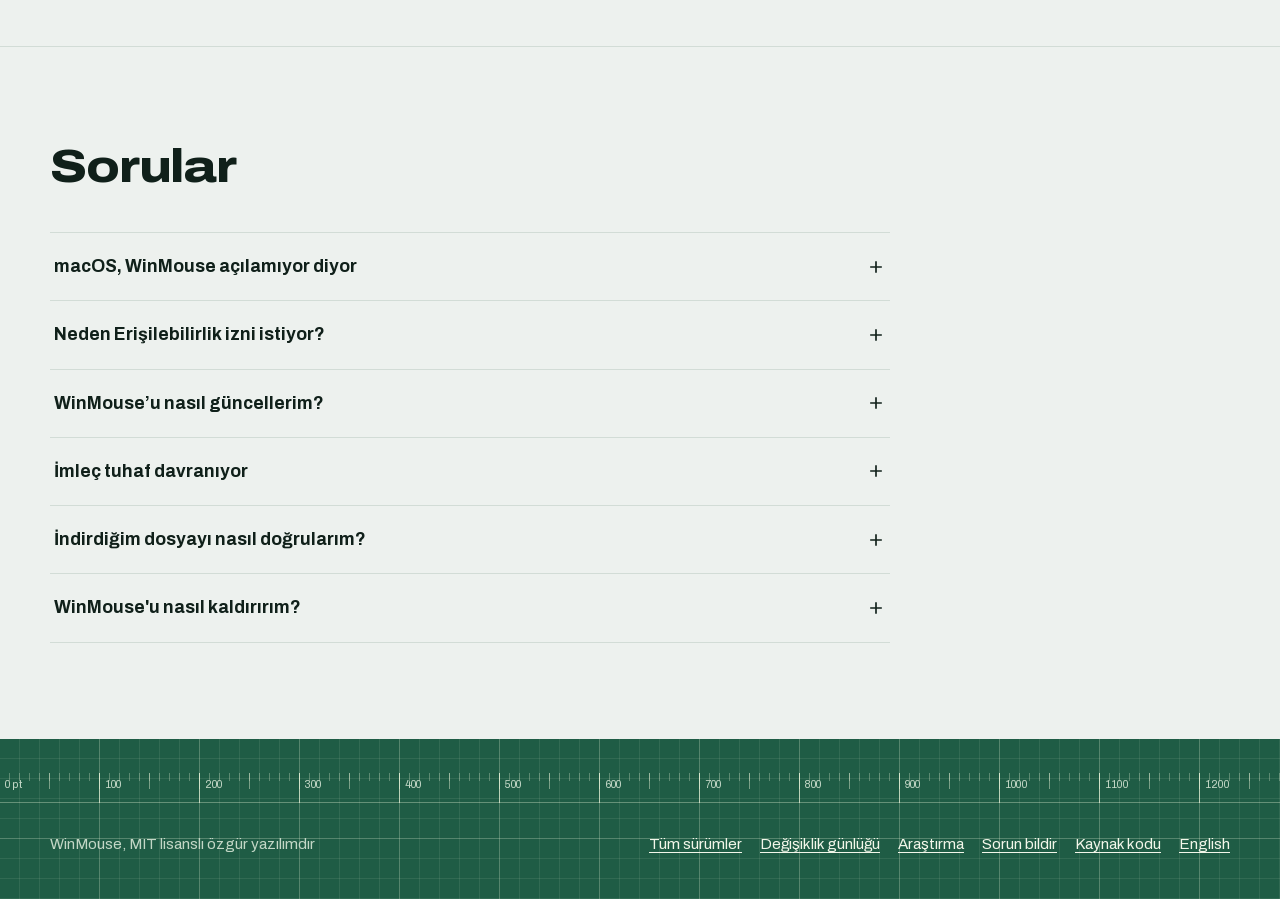
==== commit 6903795d: "Let Homebrew manage closing and reopening during updates" ====
--- a/tr/index.html
+++ b/tr/index.html
@@ -113,10 +113,9 @@
         <div class="copy-row"><button class="btn ghost copy" type="button" data-copy="brew" data-label="Komutları kopyala"><svg class="ic" viewBox="0 0 24 24" fill="none" stroke="currentColor" stroke-width="2" aria-hidden="true"><rect x="9" y="9" width="11" height="11" rx="2"/><path d="M5 15V5a2 2 0 0 1 2-2h8"/></svg><svg class="ok" viewBox="0 0 24 24" fill="none" stroke="currentColor" stroke-width="2.5" aria-hidden="true"><path d="M5 12.5l4.5 4.5L19 7.5"/></svg><span class="lbl" aria-live="polite">Komutları kopyala</span></button></div>
         <p class="note">Homebrew 7 ve sonrasında <code>brew trust</code> gerekir. Eski sürümlerde bu satırı atlayabilirsiniz.</p>
         <h4 class="update-heading">Güncelleme</h4>
-        <p class="note">Önce WinMouse menüsünden uygulamadan çıkın, ardından:</p>
+        <p class="note">Homebrew WinMouse’u günceller; uygulama açıksa yeniden açar:</p>
         <div class="term"><pre id="brew-update" tabindex="0">brew update
-brew upgrade --cask winmouse
-open -a WinMouse</pre></div>
+brew upgrade --cask winmouse</pre></div>
         <div class="copy-row"><button class="btn ghost copy" type="button" data-copy="brew-update" data-label="Güncelleme komutlarını kopyala"><svg class="ic" viewBox="0 0 24 24" fill="none" stroke="currentColor" stroke-width="2" aria-hidden="true"><rect x="9" y="9" width="11" height="11" rx="2"/><path d="M5 15V5a2 2 0 0 1 2-2h8"/></svg><svg class="ok" viewBox="0 0 24 24" fill="none" stroke="currentColor" stroke-width="2.5" aria-hidden="true"><path d="M5 12.5l4.5 4.5L19 7.5"/></svg><span class="lbl" aria-live="polite">Güncelleme komutlarını kopyala</span></button></div>
         <p class="note">İlk açılış için Gizlilik ve Güvenlik’ten Yine de Aç’ı seçin, ardından Erişilebilirlik izni verin. Güncellemeden sonra tekerlek çalışmazsa WinMouse’u Erişilebilirlik listesinden kaldırıp yeniden ekleyin.</p>
         <p class="note"><a data-release-notes href="https://github.com/anilmetin0/winmouse/releases/latest">Sürüm notları</a></p>
@@ -359,7 +358,7 @@
       <details>
         <summary>WinMouse’u nasıl güncellerim?<svg viewBox="0 0 24 24" fill="none" stroke="currentColor" stroke-width="2" aria-hidden="true"><path d="M12 5v14M5 12h14"/></svg></summary>
         <div class="ans">
-          <p>WinMouse’tan çıkın ve <code>brew update</code>, ardından <code>brew upgrade --cask winmouse</code> komutlarını çalıştırın. DMG’den kurduysanız yeni DMG’yi indirip Uygulamalar’daki kopyayı değiştirin.</p>
+          <p><code>brew update</code> ve <code>brew upgrade --cask winmouse</code> komutlarını çalıştırın. Uygulama açıksa Homebrew kapatıp yeniden açar.</p>
           <p>macOS Erişilebilirlik iznini uygulamanın imzasına bağlar ve yeni bir derlemenin imzası farklı olabilir. WinMouse'u Sistem Ayarları → Gizlilik ve Güvenlik → Erişilebilirlik listesinden kaldırıp yeniden ekleyin.</p>
         </div>
       </details>
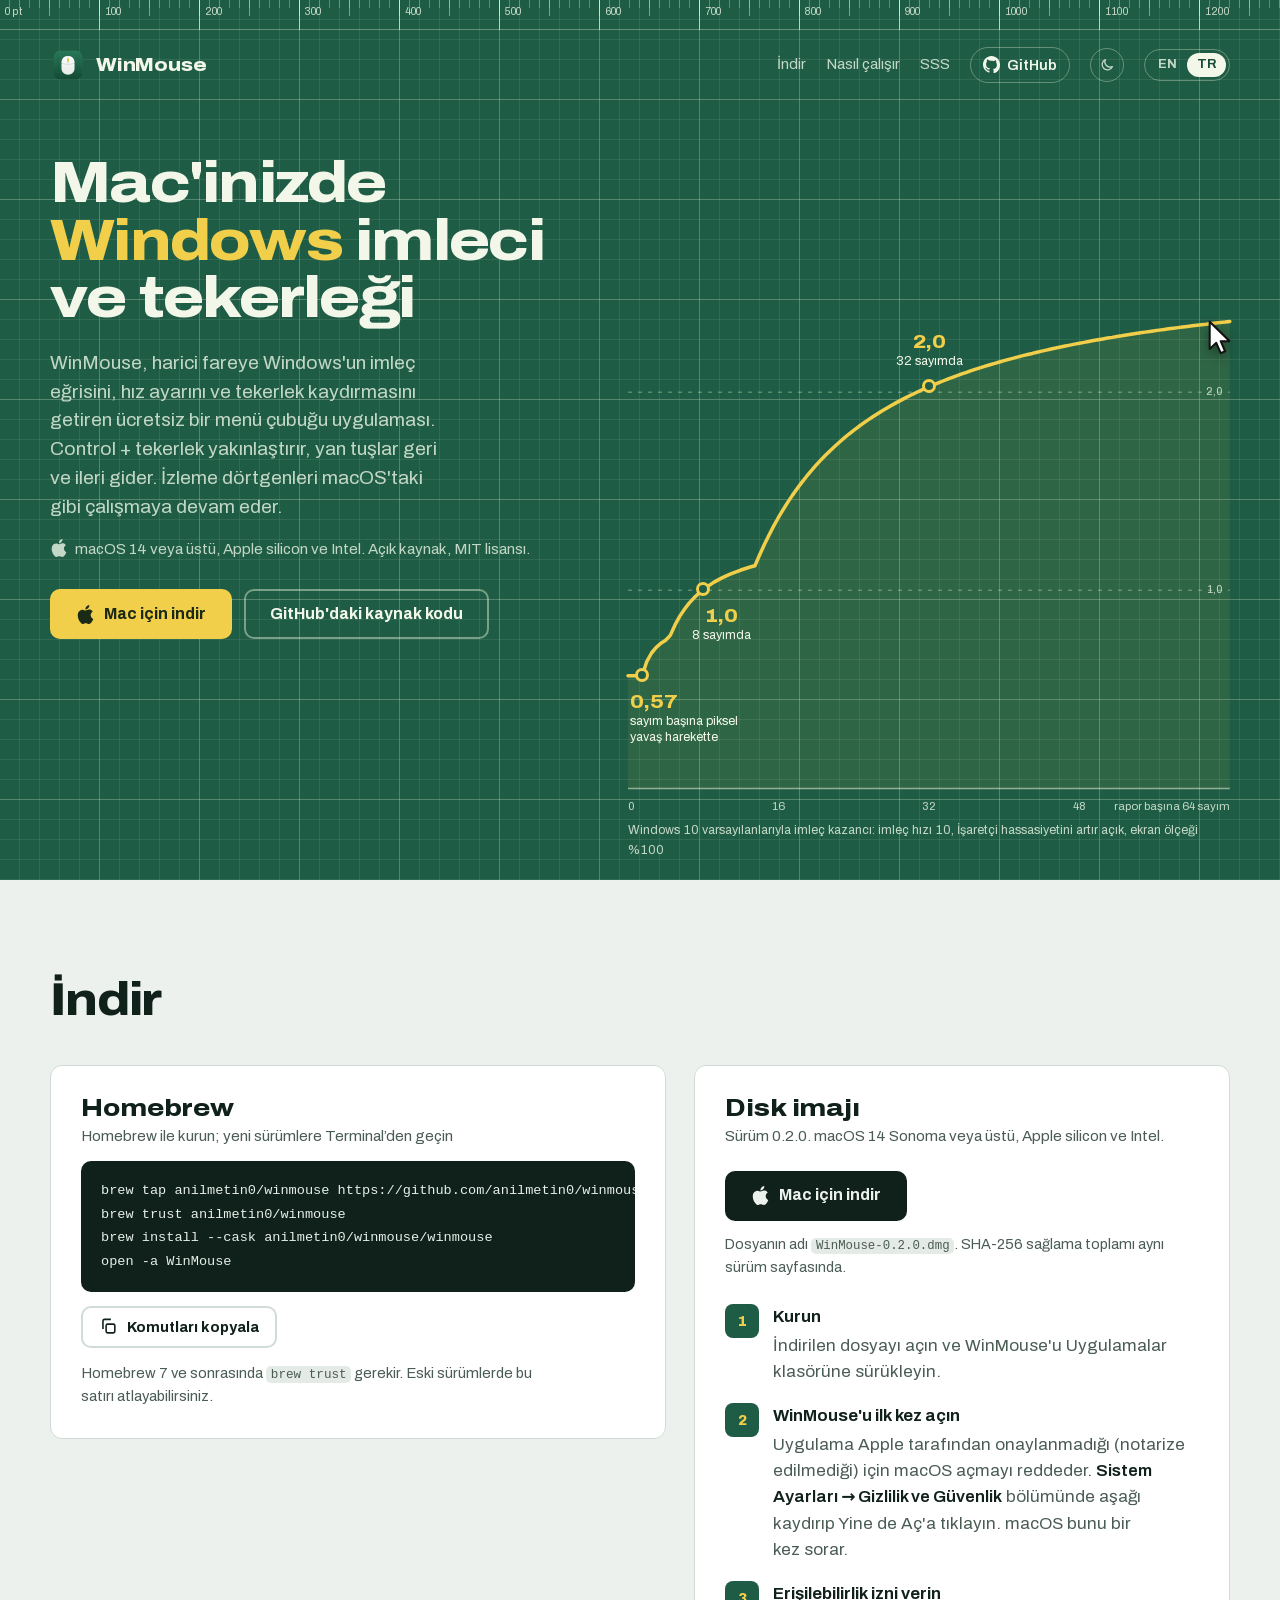
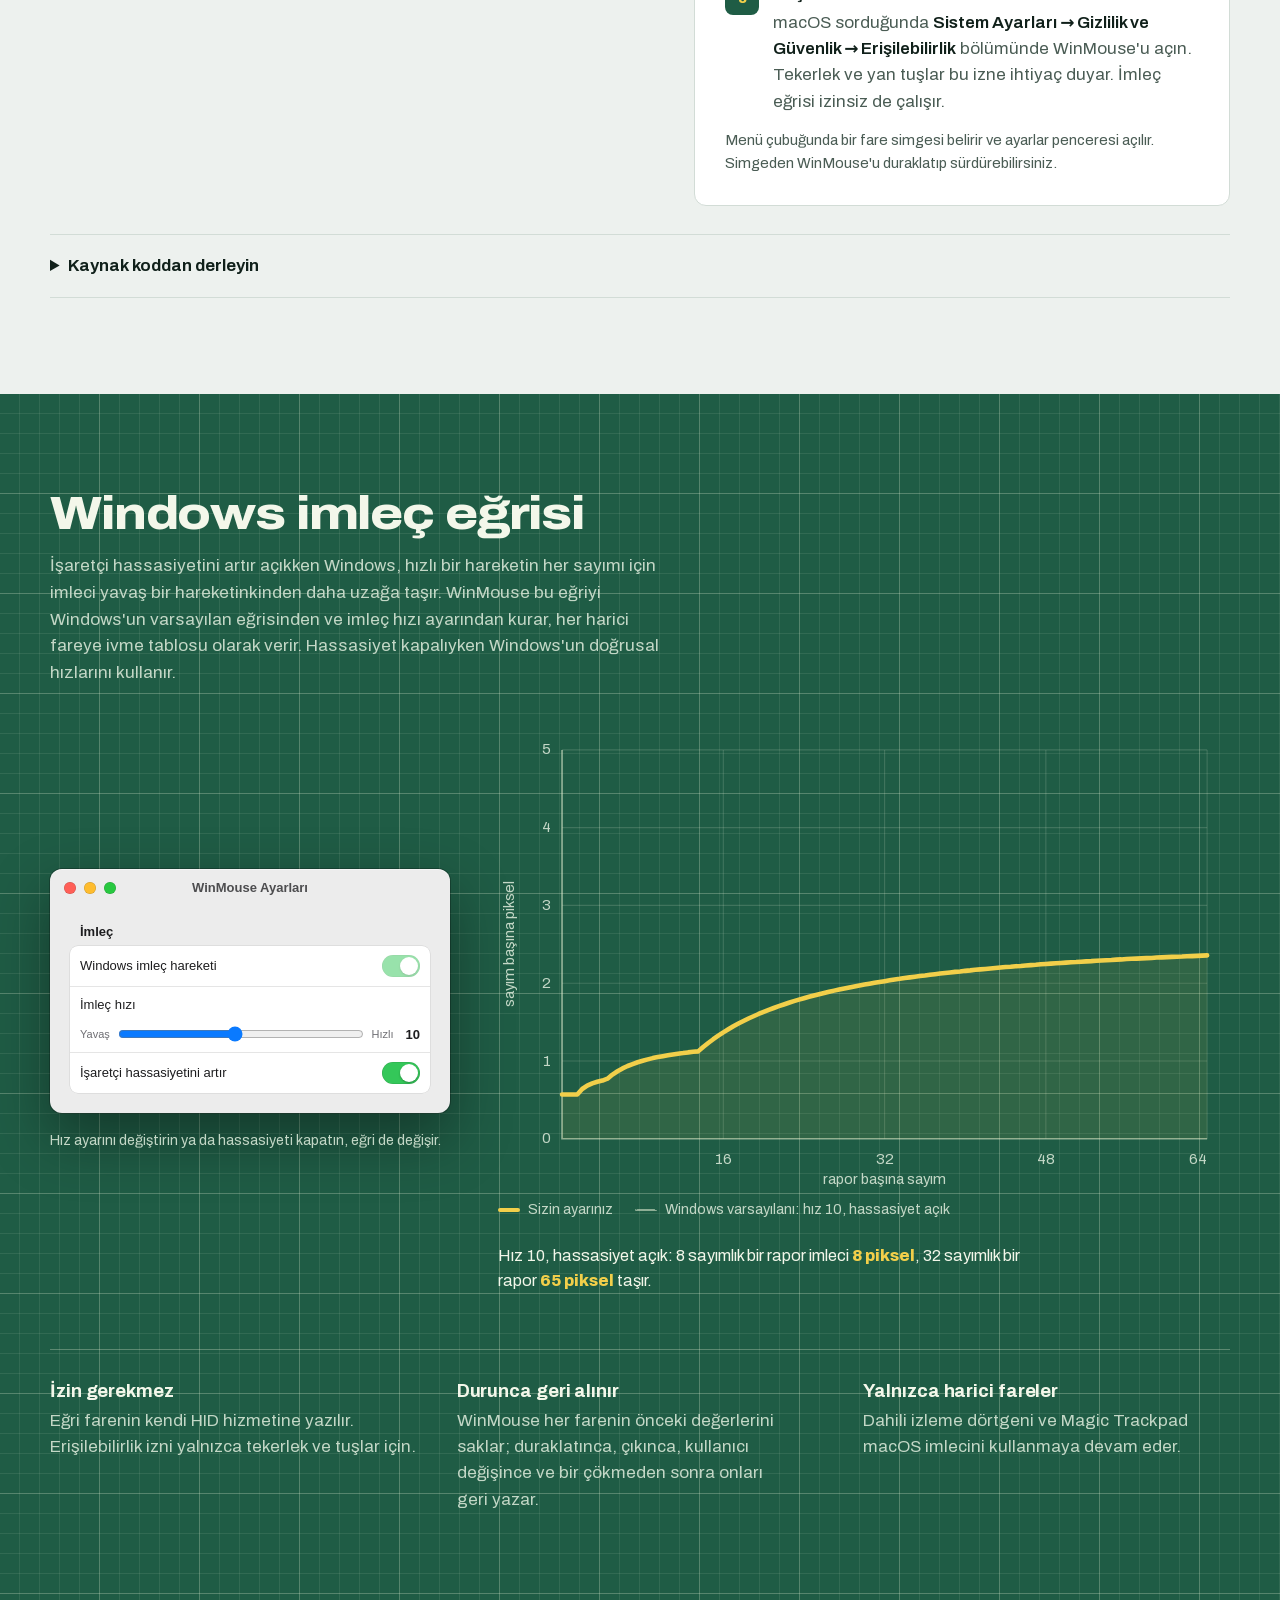
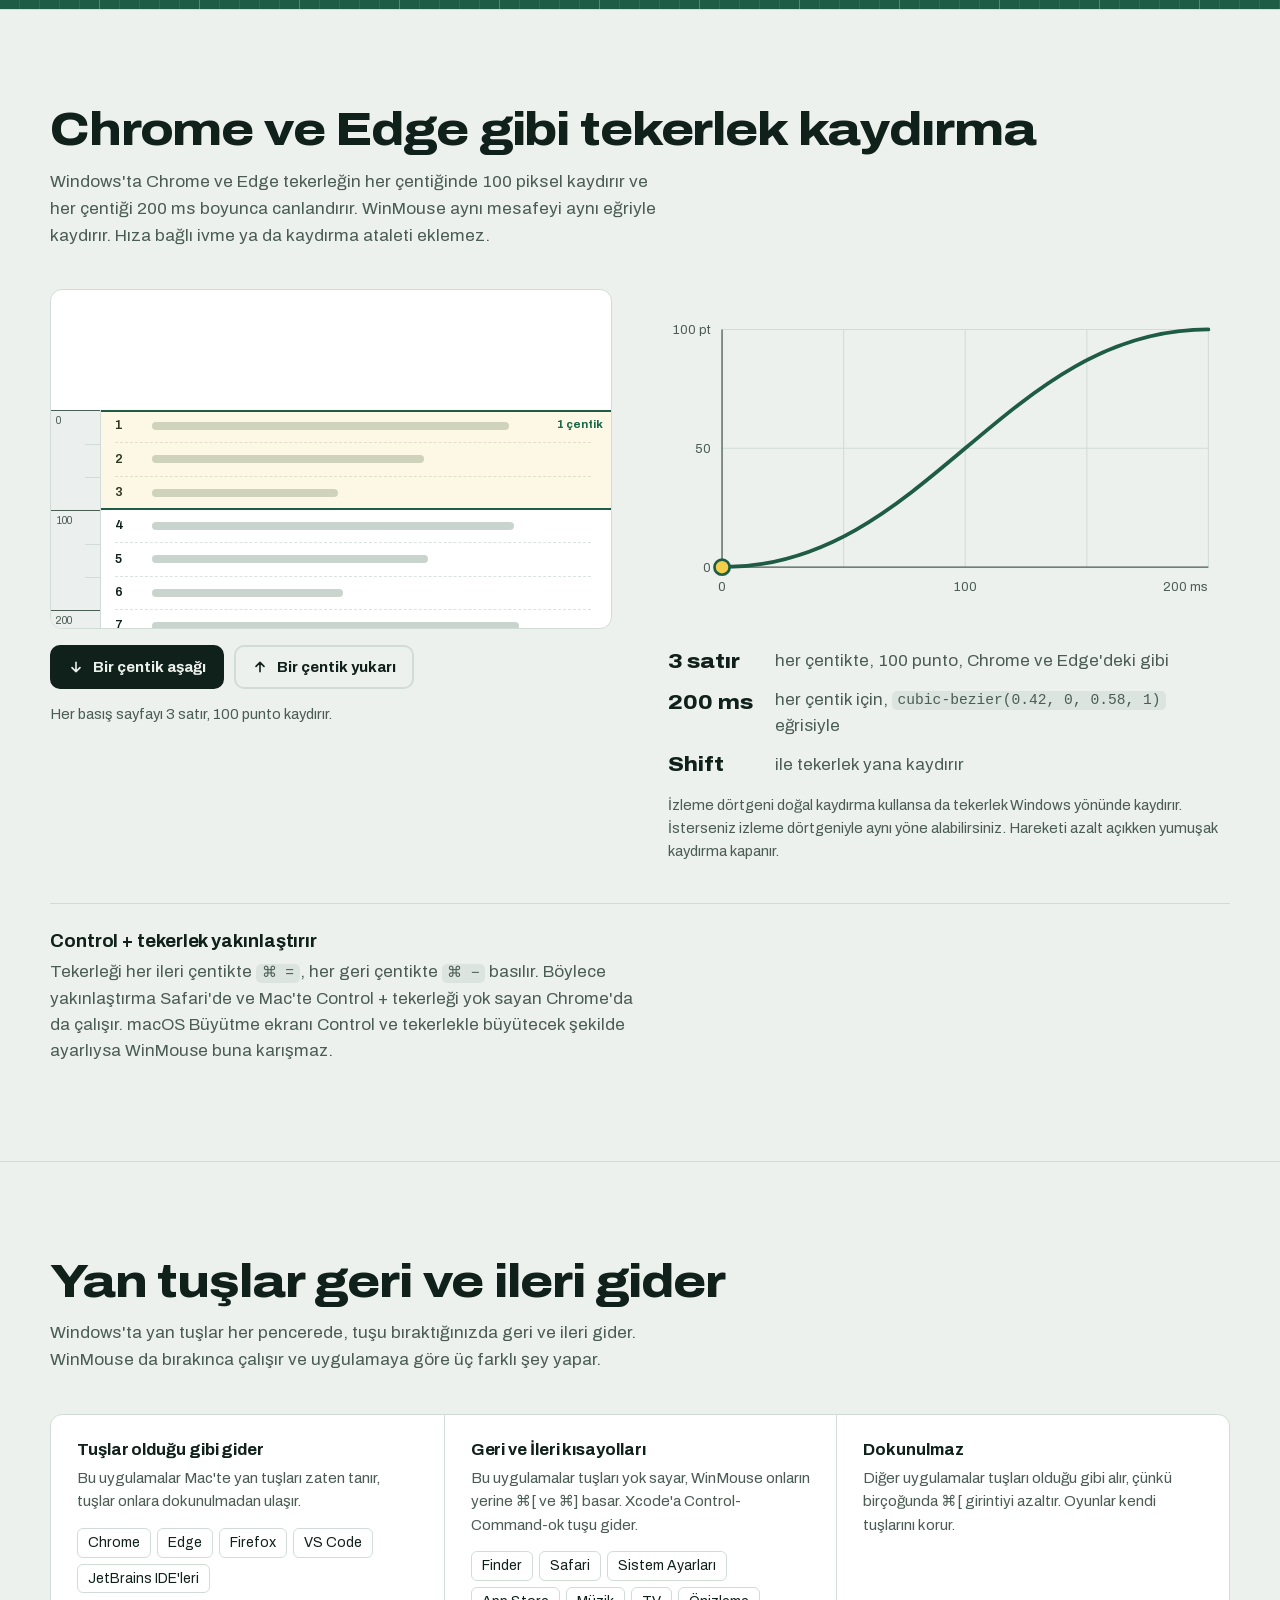
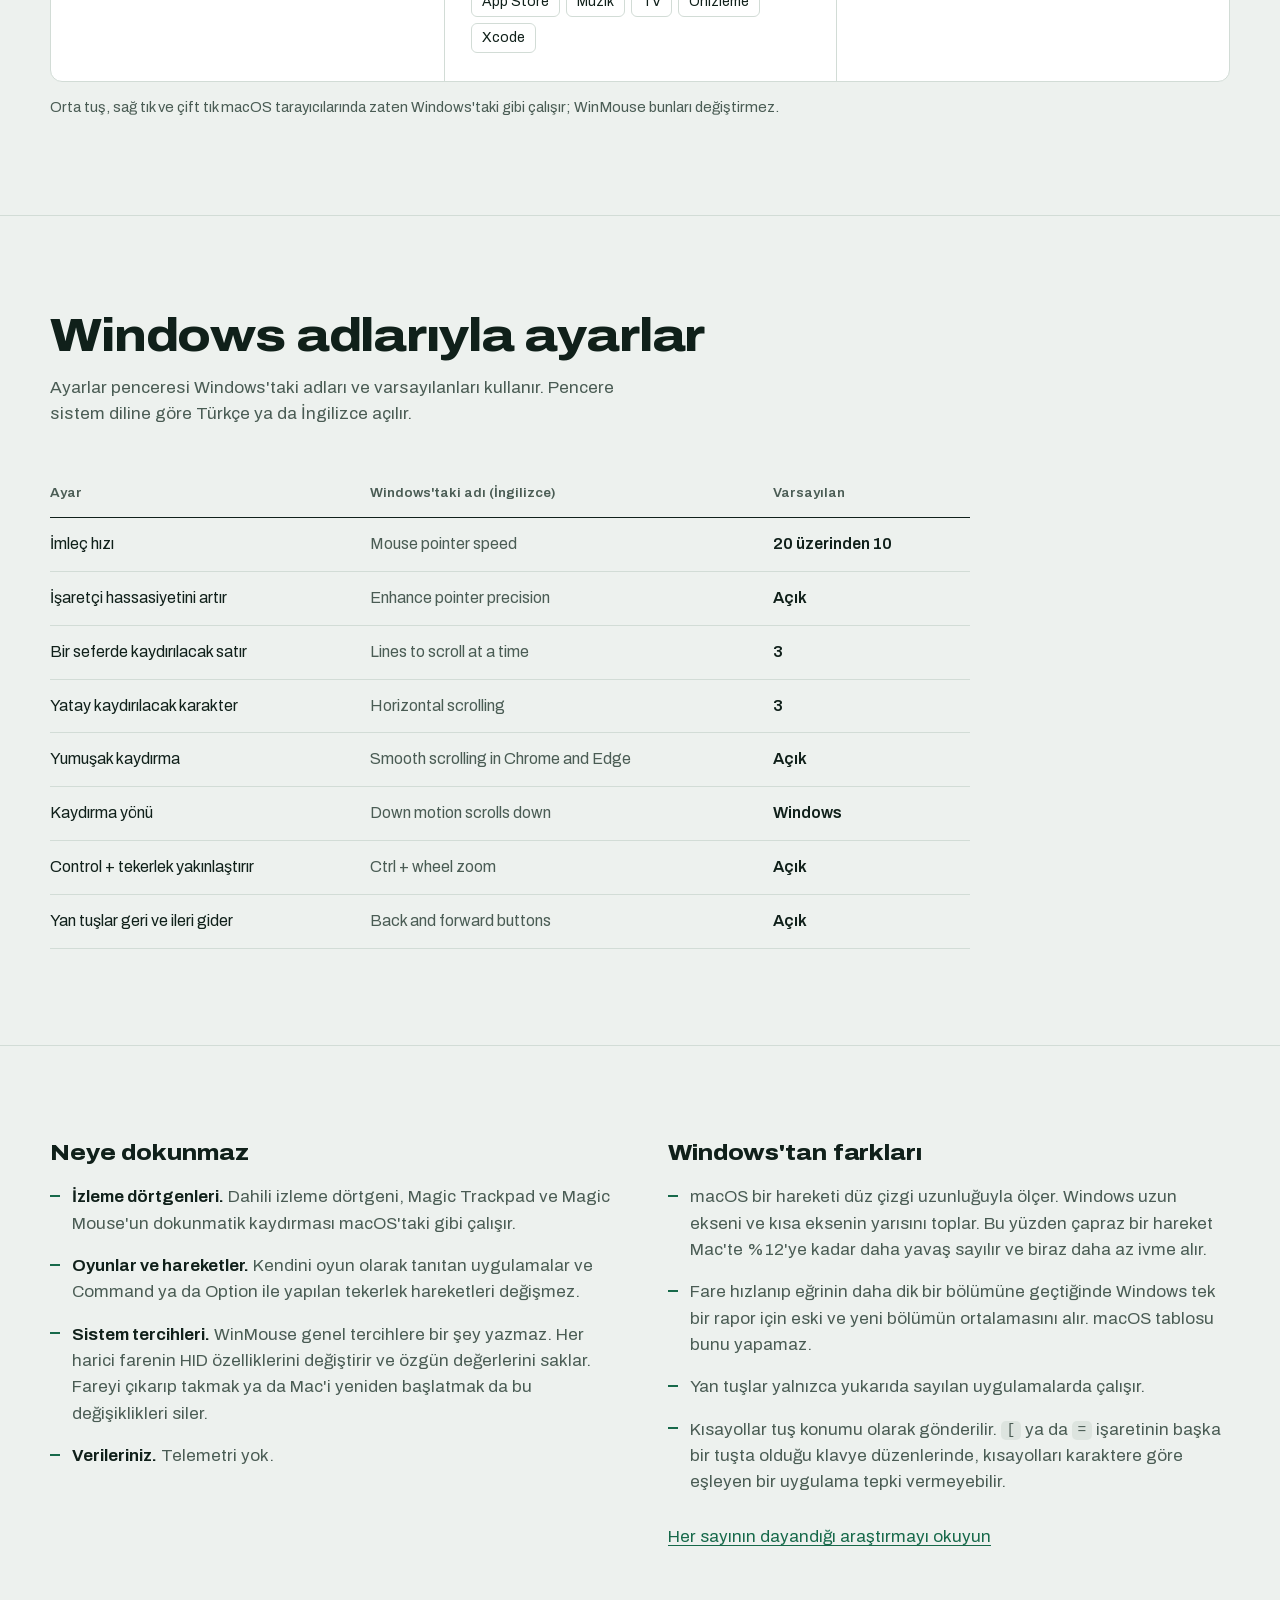
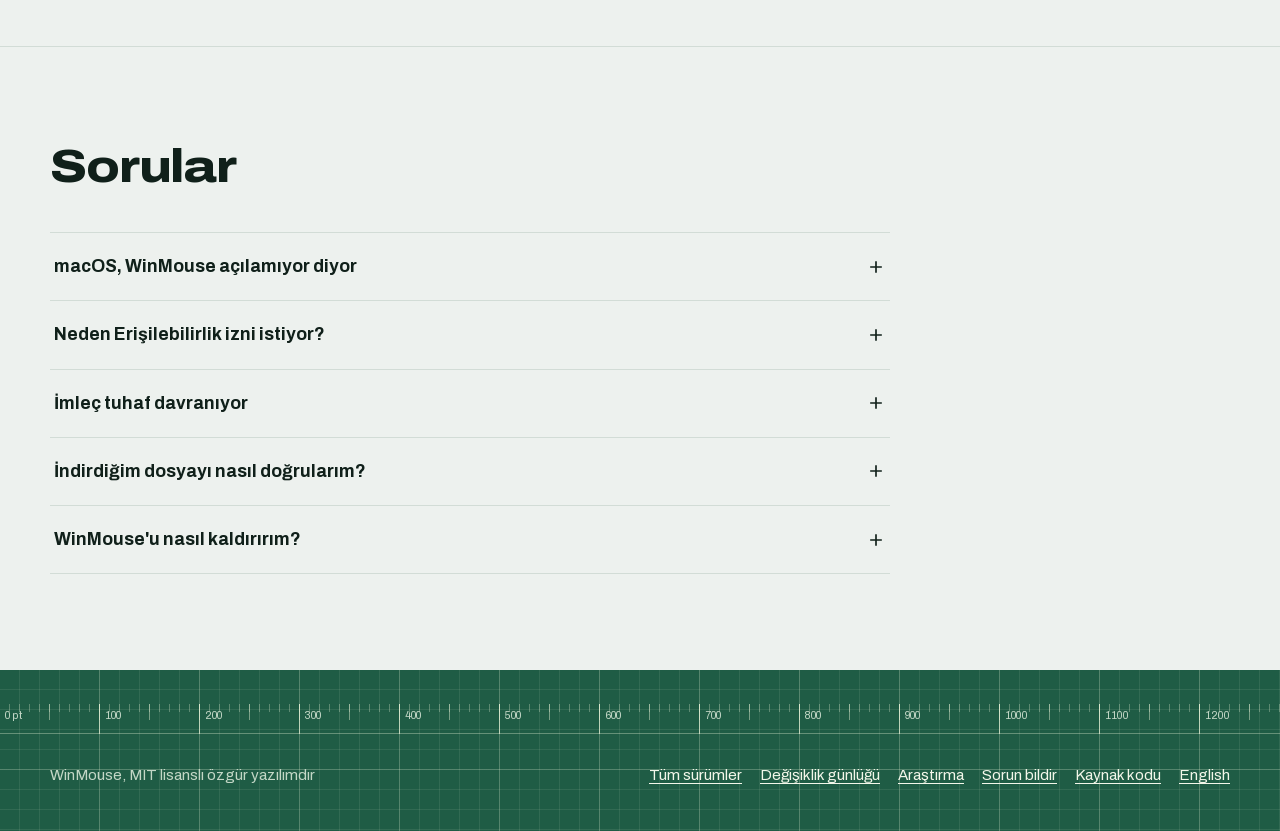
==== commit 3ce57648: "Simplify downloads and apply proper WinMouse and Apple icons" ====
--- a/tr/index.html
+++ b/tr/index.html
@@ -27,8 +27,8 @@
   <meta name="twitter:image:alt" content="WinMouse on a green desk mat with the Windows pointer acceleration curve printed on it.">
   <meta name="robots" content="index, follow">
   <meta name="theme-color" content="#1f5c45">
-  <link rel="icon" href="../images/favicon.svg" type="image/svg+xml">
-  <link rel="icon" href="../images/favicon-32.png" sizes="32x32" type="image/png">
+  <link rel="icon" href="../images/favicon.svg?v=0.2.0" type="image/svg+xml">
+  <link rel="icon" href="../images/favicon-32.png?v=0.2.0" sizes="32x32" type="image/png">
   <link rel="apple-touch-icon" href="../images/apple-touch-icon.png">
   <link rel="preload" href="../fonts/archivo-latin.woff2" as="font" type="font/woff2" crossorigin>
   <link rel="stylesheet" href="../site.css">
@@ -44,7 +44,7 @@
   <div class="ruler" aria-hidden="true"></div>
   <header class="top">
     <div class="wrap">
-      <a class="brand" href="./" aria-label="WinMouse"><img src="../images/icon-72.png" alt="" width="36" height="36"><span class="brand-name">WinMouse</span></a>
+      <a class="brand" href="./" aria-label="WinMouse"><img src="../images/icon-72.png" srcset="../images/icon-72.png 72w, ../images/icon-144.png 144w" sizes="36px" alt="" width="36" height="36"><span class="brand-name">WinMouse</span></a>
       <nav aria-label="Main">
         <a href="#download">İndir</a>
         <a href="#pointer">Nasıl çalışır</a>
@@ -63,9 +63,9 @@
     <div class="hero-copy">
       <h1>Mac'inizde <span class="hi">Windows</span> imleci ve tekerleği</h1>
       <p class="lede">WinMouse, harici fareye Windows'un imleç eğrisini, hız ayarını ve tekerlek kaydırmasını getiren ücretsiz bir menü çubuğu uygulaması. Control + tekerlek yakınlaştırır, yan tuşlar geri ve ileri gider. İzleme dörtgenleri macOS'taki gibi çalışmaya devam eder.</p>
-      <p class="reqs">macOS 14 veya üstü, Apple silicon ve Intel. Açık kaynak, MIT lisansı.</p>
+      <p class="reqs"><svg fill="currentColor" class="platform-icon" aria-hidden="true" focusable="false" viewBox="0 0 24 24" xmlns="http://www.w3.org/2000/svg"><title>Apple</title><path d="M12.152 6.896c-.948 0-2.415-1.078-3.96-1.04-2.04.027-3.91 1.183-4.961 3.014-2.117 3.675-.546 9.103 1.519 12.09 1.013 1.454 2.208 3.09 3.792 3.039 1.52-.065 2.09-.987 3.935-.987 1.831 0 2.35.987 3.96.948 1.637-.026 2.676-1.48 3.676-2.948 1.156-1.688 1.636-3.325 1.662-3.415-.039-.013-3.182-1.221-3.22-4.857-.026-3.04 2.48-4.494 2.597-4.559-1.429-2.09-3.623-2.324-4.39-2.376-2-.156-3.675 1.09-4.61 1.09zM15.53 3.83c.843-1.012 1.4-2.427 1.245-3.83-1.207.052-2.662.805-3.532 1.818-.78.896-1.454 2.338-1.273 3.714 1.338.104 2.715-.688 3.559-1.701"/></svg>macOS 14 veya üstü, Apple silicon ve Intel. Açık kaynak, MIT lisansı.</p>
       <div class="actions">
-        <a class="btn" href="#download"><svg viewBox="0 0 24 24" fill="none" stroke="currentColor" stroke-width="2.2" stroke-linecap="round" stroke-linejoin="round" aria-hidden="true"><path d="M12 4v11M7 10.5l5 5 5-5M5 20h14"/></svg>Mac için indir</a>
+        <a class="btn" href="#download"><svg fill="currentColor" class="platform-icon" aria-hidden="true" focusable="false" viewBox="0 0 24 24" xmlns="http://www.w3.org/2000/svg"><title>Apple</title><path d="M12.152 6.896c-.948 0-2.415-1.078-3.96-1.04-2.04.027-3.91 1.183-4.961 3.014-2.117 3.675-.546 9.103 1.519 12.09 1.013 1.454 2.208 3.09 3.792 3.039 1.52-.065 2.09-.987 3.935-.987 1.831 0 2.35.987 3.96.948 1.637-.026 2.676-1.48 3.676-2.948 1.156-1.688 1.636-3.325 1.662-3.415-.039-.013-3.182-1.221-3.22-4.857-.026-3.04 2.48-4.494 2.597-4.559-1.429-2.09-3.623-2.324-4.39-2.376-2-.156-3.675 1.09-4.61 1.09zM15.53 3.83c.843-1.012 1.4-2.427 1.245-3.83-1.207.052-2.662.805-3.532 1.818-.78.896-1.454 2.338-1.273 3.714 1.338.104 2.715-.688 3.559-1.701"/></svg>Mac için indir</a>
         <a class="btn ghost" href="https://github.com/anilmetin0/winmouse">GitHub'daki kaynak kodu</a>
       </div>
     </div>
@@ -112,18 +112,12 @@
 open -a WinMouse</pre></div>
         <div class="copy-row"><button class="btn ghost copy" type="button" data-copy="brew" data-label="Komutları kopyala"><svg class="ic" viewBox="0 0 24 24" fill="none" stroke="currentColor" stroke-width="2" aria-hidden="true"><rect x="9" y="9" width="11" height="11" rx="2"/><path d="M5 15V5a2 2 0 0 1 2-2h8"/></svg><svg class="ok" viewBox="0 0 24 24" fill="none" stroke="currentColor" stroke-width="2.5" aria-hidden="true"><path d="M5 12.5l4.5 4.5L19 7.5"/></svg><span class="lbl" aria-live="polite">Komutları kopyala</span></button></div>
         <p class="note">Homebrew 7 ve sonrasında <code>brew trust</code> gerekir. Eski sürümlerde bu satırı atlayabilirsiniz.</p>
-        <h4 class="update-heading">Güncelleme</h4>
-        <p class="note">Homebrew WinMouse’u günceller; uygulama açıksa yeniden açar:</p>
-        <div class="term"><pre id="brew-update" tabindex="0">brew update
-brew upgrade --cask winmouse</pre></div>
-        <div class="copy-row"><button class="btn ghost copy" type="button" data-copy="brew-update" data-label="Güncelleme komutlarını kopyala"><svg class="ic" viewBox="0 0 24 24" fill="none" stroke="currentColor" stroke-width="2" aria-hidden="true"><rect x="9" y="9" width="11" height="11" rx="2"/><path d="M5 15V5a2 2 0 0 1 2-2h8"/></svg><svg class="ok" viewBox="0 0 24 24" fill="none" stroke="currentColor" stroke-width="2.5" aria-hidden="true"><path d="M5 12.5l4.5 4.5L19 7.5"/></svg><span class="lbl" aria-live="polite">Güncelleme komutlarını kopyala</span></button></div>
-        <p class="note">İlk açılış için Gizlilik ve Güvenlik’ten Yine de Aç’ı seçin, ardından Erişilebilirlik izni verin. Güncellemeden sonra tekerlek çalışmazsa WinMouse’u Erişilebilirlik listesinden kaldırıp yeniden ekleyin.</p>
-        <p class="note"><a data-release-notes href="https://github.com/anilmetin0/winmouse/releases/latest">Sürüm notları</a></p>
+
       </div>
       <div class="card" data-reveal>
         <h3>Disk imajı</h3>
         <p class="sub">Sürüm <span data-version>0.2.0</span>. macOS 14 Sonoma veya üstü, Apple silicon ve Intel.</p>
-        <a class="btn" data-asset="dmg" href="https://github.com/anilmetin0/winmouse/releases/latest"><svg viewBox="0 0 24 24" fill="none" stroke="currentColor" stroke-width="2.2" stroke-linecap="round" stroke-linejoin="round" aria-hidden="true"><path d="M12 4v11M7 10.5l5 5 5-5M5 20h14"/></svg>Mac için indir</a>
+        <a class="btn" data-asset="dmg" href="https://github.com/anilmetin0/winmouse/releases/latest"><svg fill="currentColor" class="platform-icon" aria-hidden="true" focusable="false" viewBox="0 0 24 24" xmlns="http://www.w3.org/2000/svg"><title>Apple</title><path d="M12.152 6.896c-.948 0-2.415-1.078-3.96-1.04-2.04.027-3.91 1.183-4.961 3.014-2.117 3.675-.546 9.103 1.519 12.09 1.013 1.454 2.208 3.09 3.792 3.039 1.52-.065 2.09-.987 3.935-.987 1.831 0 2.35.987 3.96.948 1.637-.026 2.676-1.48 3.676-2.948 1.156-1.688 1.636-3.325 1.662-3.415-.039-.013-3.182-1.221-3.22-4.857-.026-3.04 2.48-4.494 2.597-4.559-1.429-2.09-3.623-2.324-4.39-2.376-2-.156-3.675 1.09-4.61 1.09zM15.53 3.83c.843-1.012 1.4-2.427 1.245-3.83-1.207.052-2.662.805-3.532 1.818-.78.896-1.454 2.338-1.273 3.714 1.338.104 2.715-.688 3.559-1.701"/></svg>Mac için indir</a>
         <p class="file">Dosyanın adı <code>WinMouse-<span data-version>0.2.0</span>.dmg</code>. SHA-256 sağlama toplamı aynı sürüm sayfasında.</p>
         <ol class="steps">
           <li><div><b>Kurun</b><p>İndirilen dosyayı açın ve WinMouse'u Uygulamalar klasörüne sürükleyin.</p></div></li>
@@ -356,13 +350,6 @@
         </div>
       </details>
       <details>
-        <summary>WinMouse’u nasıl güncellerim?<svg viewBox="0 0 24 24" fill="none" stroke="currentColor" stroke-width="2" aria-hidden="true"><path d="M12 5v14M5 12h14"/></svg></summary>
-        <div class="ans">
-          <p><code>brew update</code> ve <code>brew upgrade --cask winmouse</code> komutlarını çalıştırın. Uygulama açıksa Homebrew kapatıp yeniden açar.</p>
-          <p>macOS Erişilebilirlik iznini uygulamanın imzasına bağlar ve yeni bir derlemenin imzası farklı olabilir. WinMouse'u Sistem Ayarları → Gizlilik ve Güvenlik → Erişilebilirlik listesinden kaldırıp yeniden ekleyin.</p>
-        </div>
-      </details>
-      <details>
         <summary>İmleç tuhaf davranıyor<svg viewBox="0 0 24 24" fill="none" stroke="currentColor" stroke-width="2" aria-hidden="true"><path d="M12 5v14M5 12h14"/></svg></summary>
         <div class="ans">
           <p>WinMouse Apple'ın özel HID arayüzlerini kullanır ve bir macOS güncellemesi bunları değiştirebilir. WinMouse'tan çıkıp fareyi yeniden bağlayın ya da Mac'i yeniden başlatın. İkisi de WinMouse'un ayarladığı eğriyi siler.</p>
--- a/site.css
+++ b/site.css
@@ -435,8 +435,10 @@
 }
 
 /* Homebrew install and update commands share the existing terminal treatment. */
-.update-heading { font-size: 1.1rem; margin: 28px 0 8px; }
 .source-build { margin-top: 28px; padding-block: 18px; border-block: 1px solid var(--line); }
 .source-build > summary { cursor: pointer; font-weight: 650; }
 .source-build .term { max-width: 70ch; }
 .source-build > .note { max-width: 75ch; }
+
+.platform-icon { display: inline-block; flex: none; fill: currentColor; }
+.reqs .platform-icon { width: 18px; height: 18px; vertical-align: -3px; margin-inline-end: 7px; }
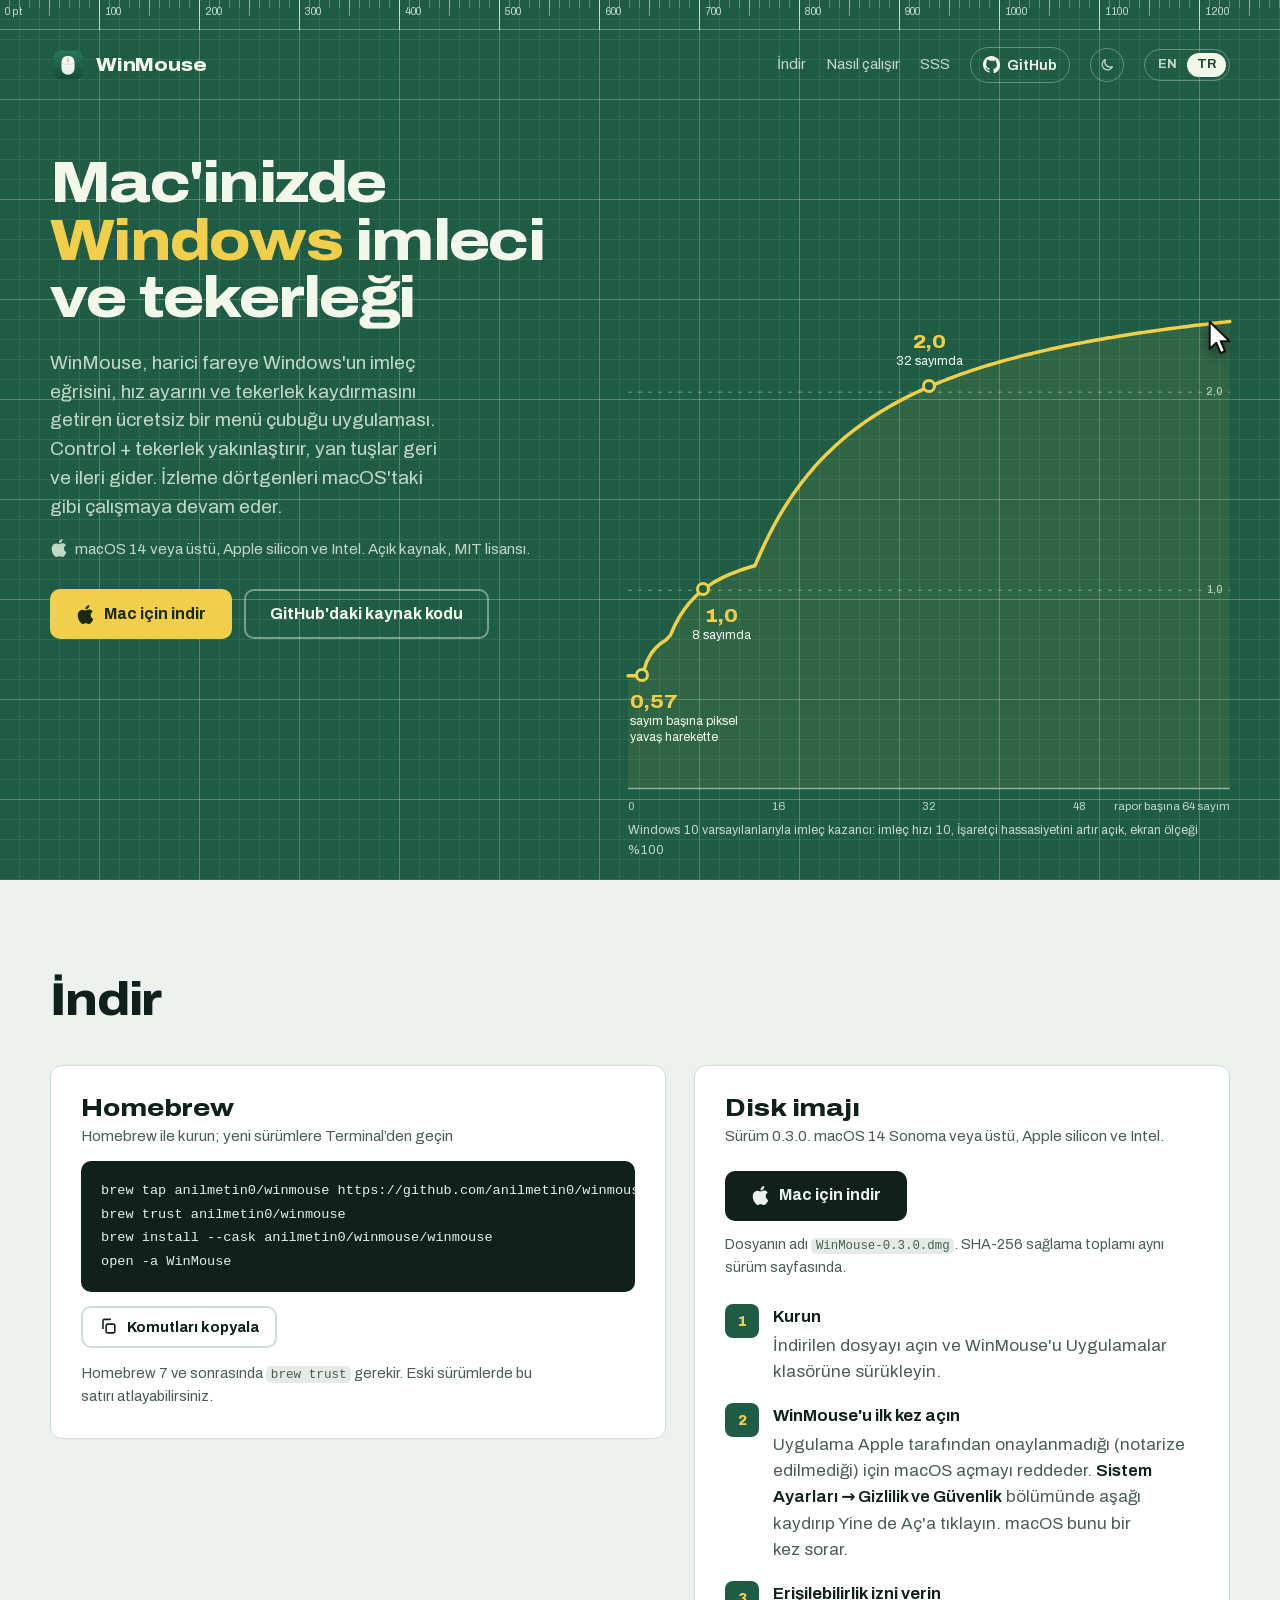
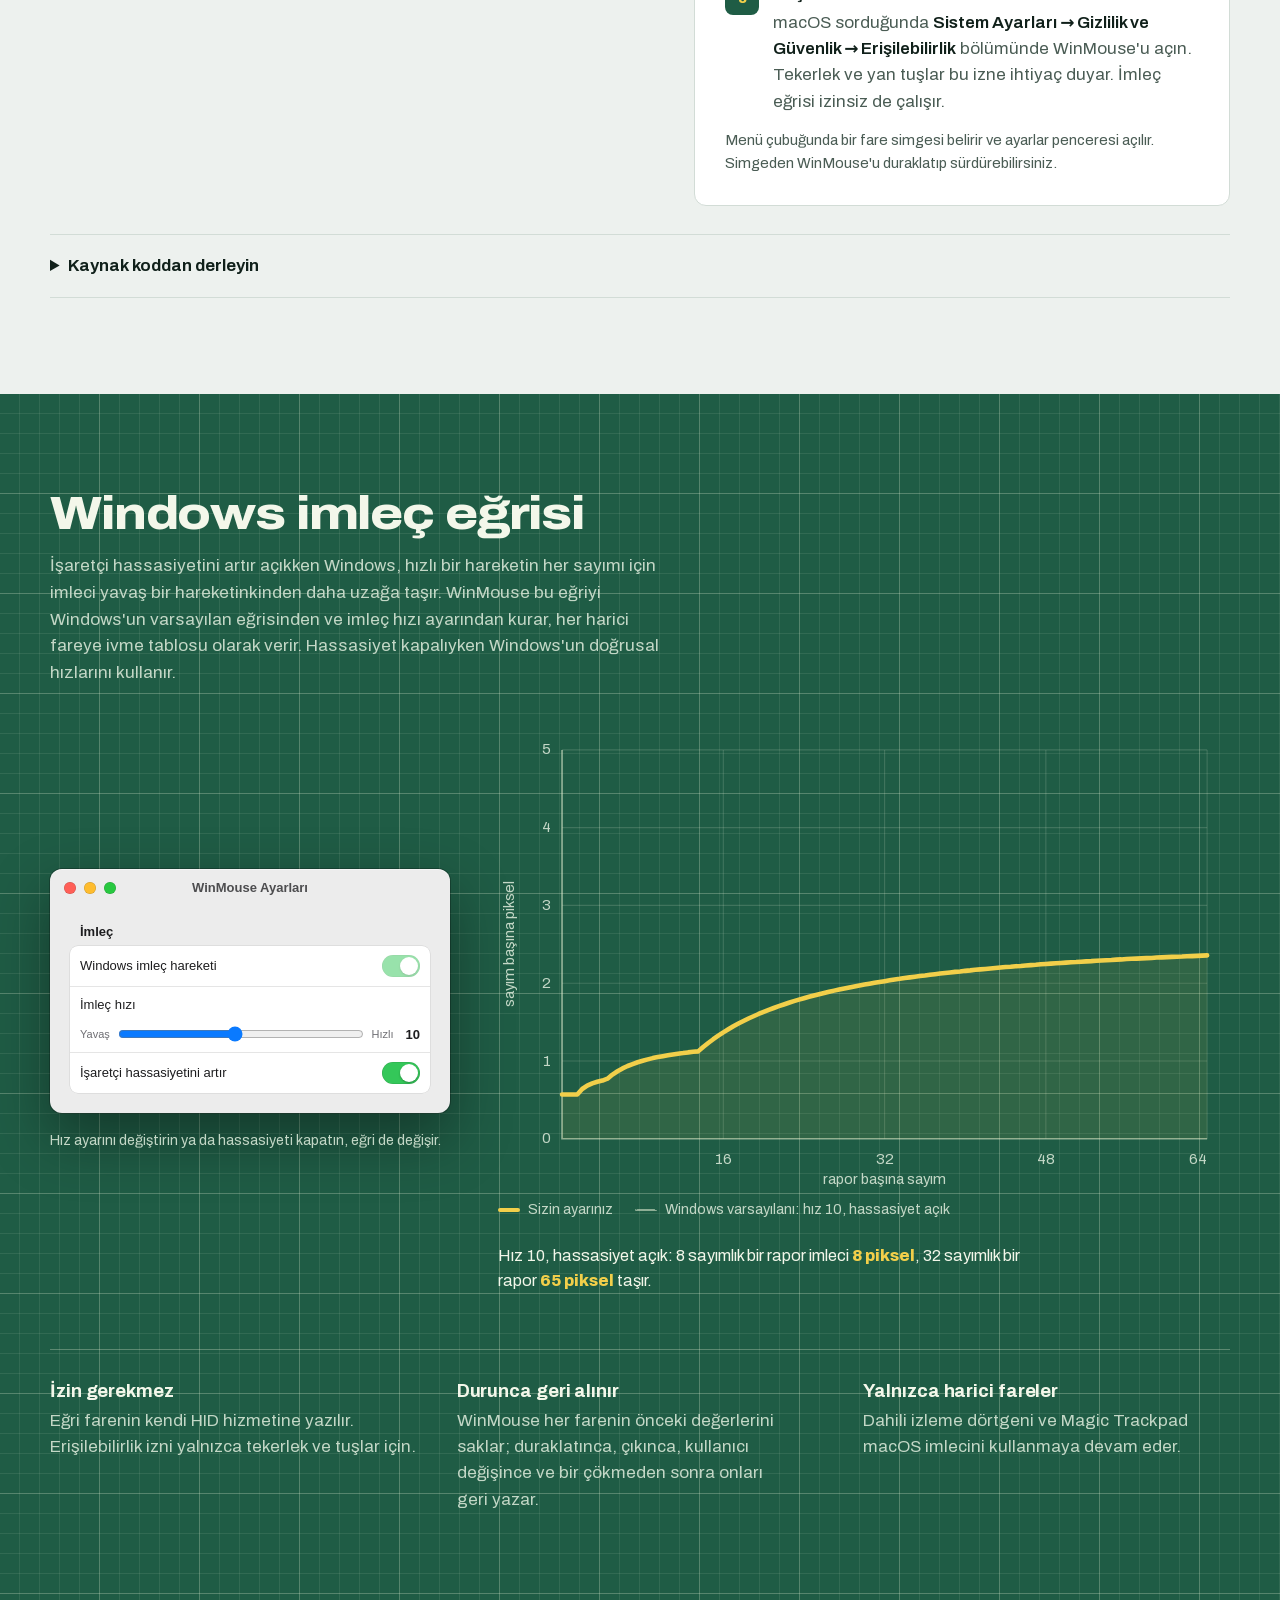
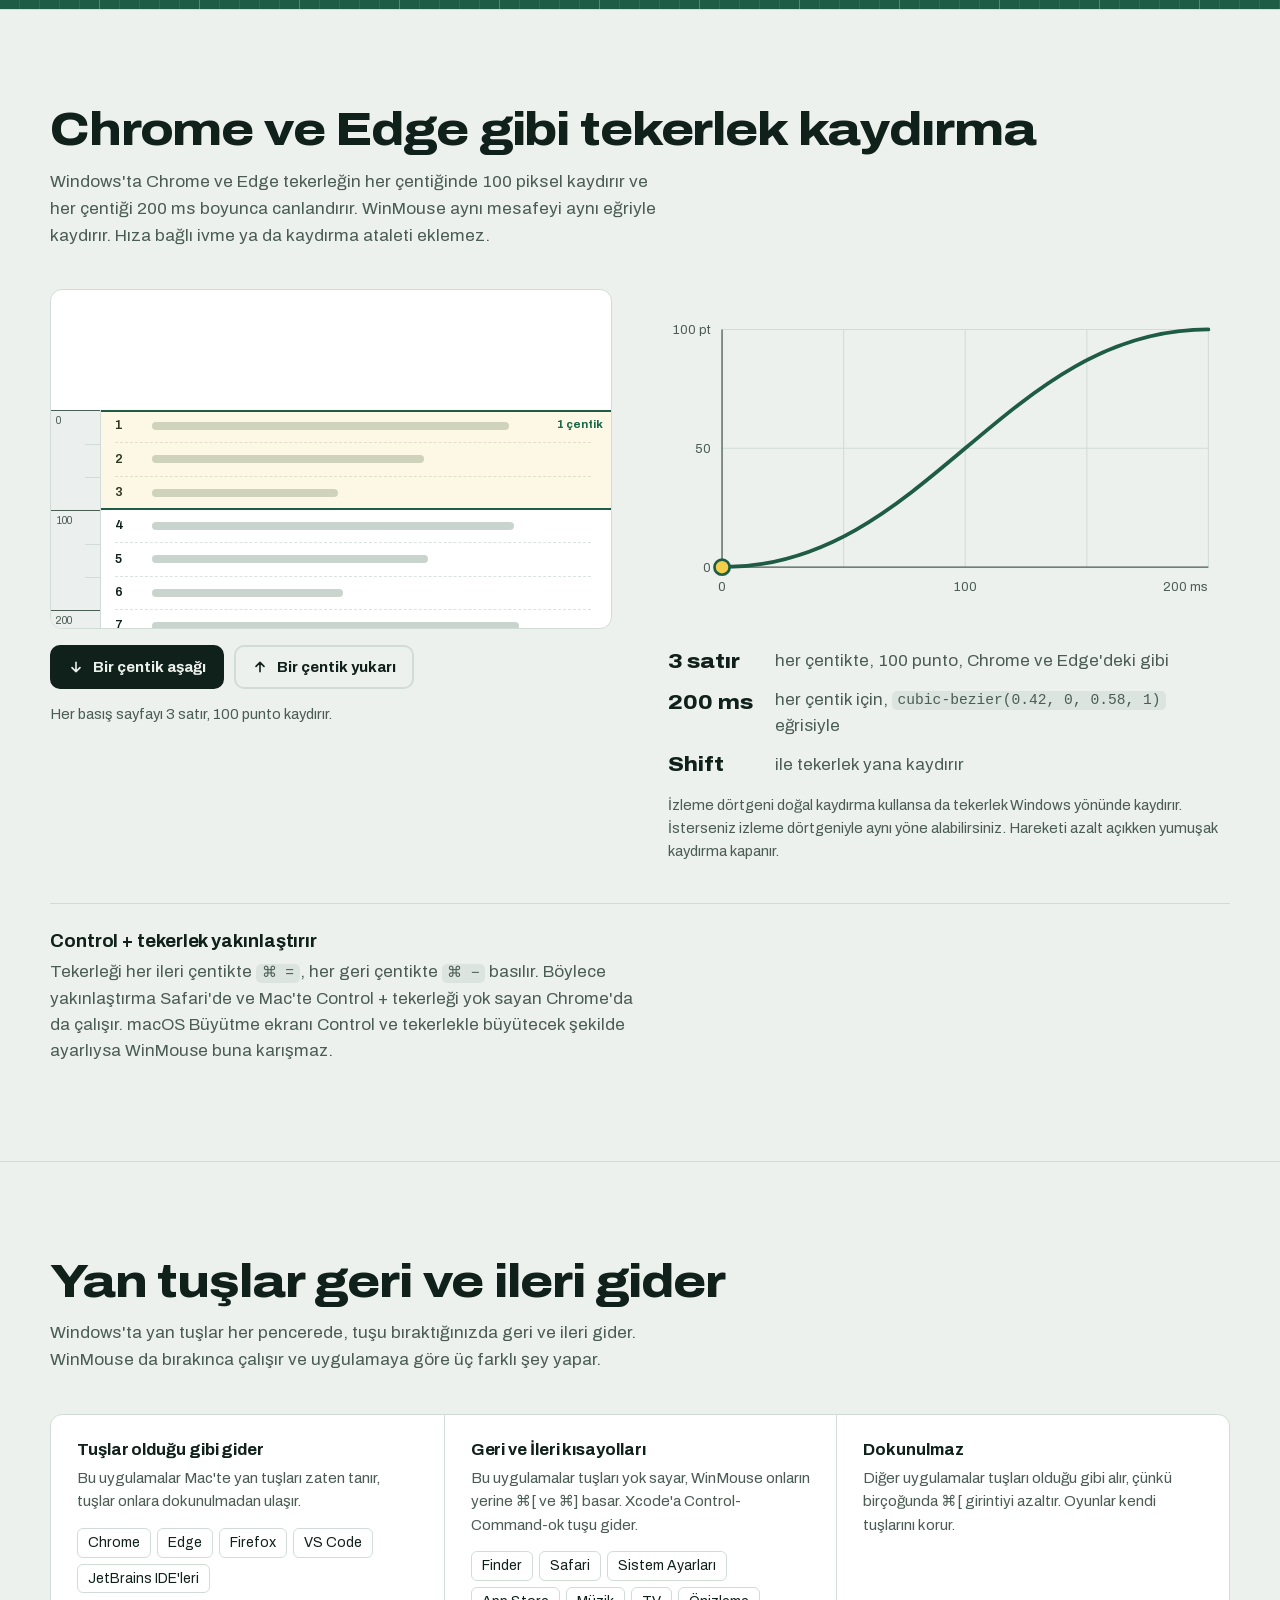
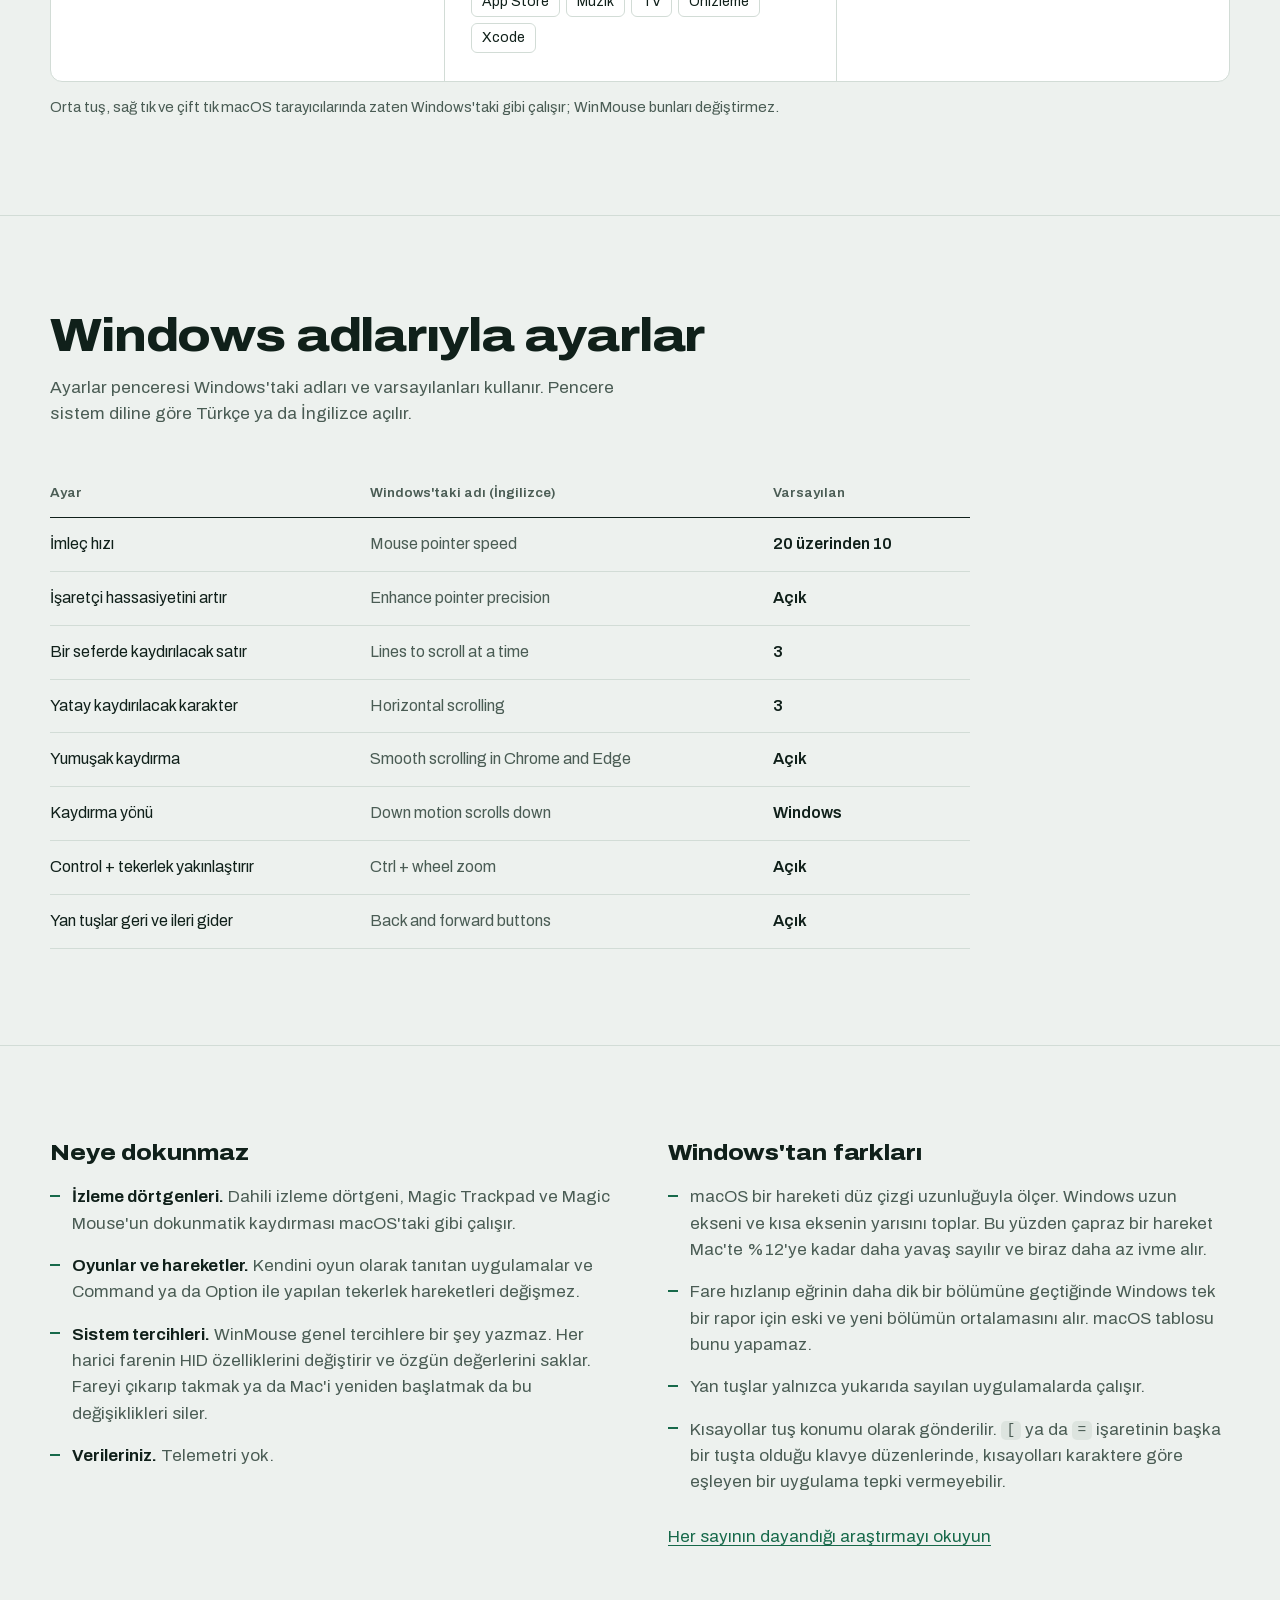
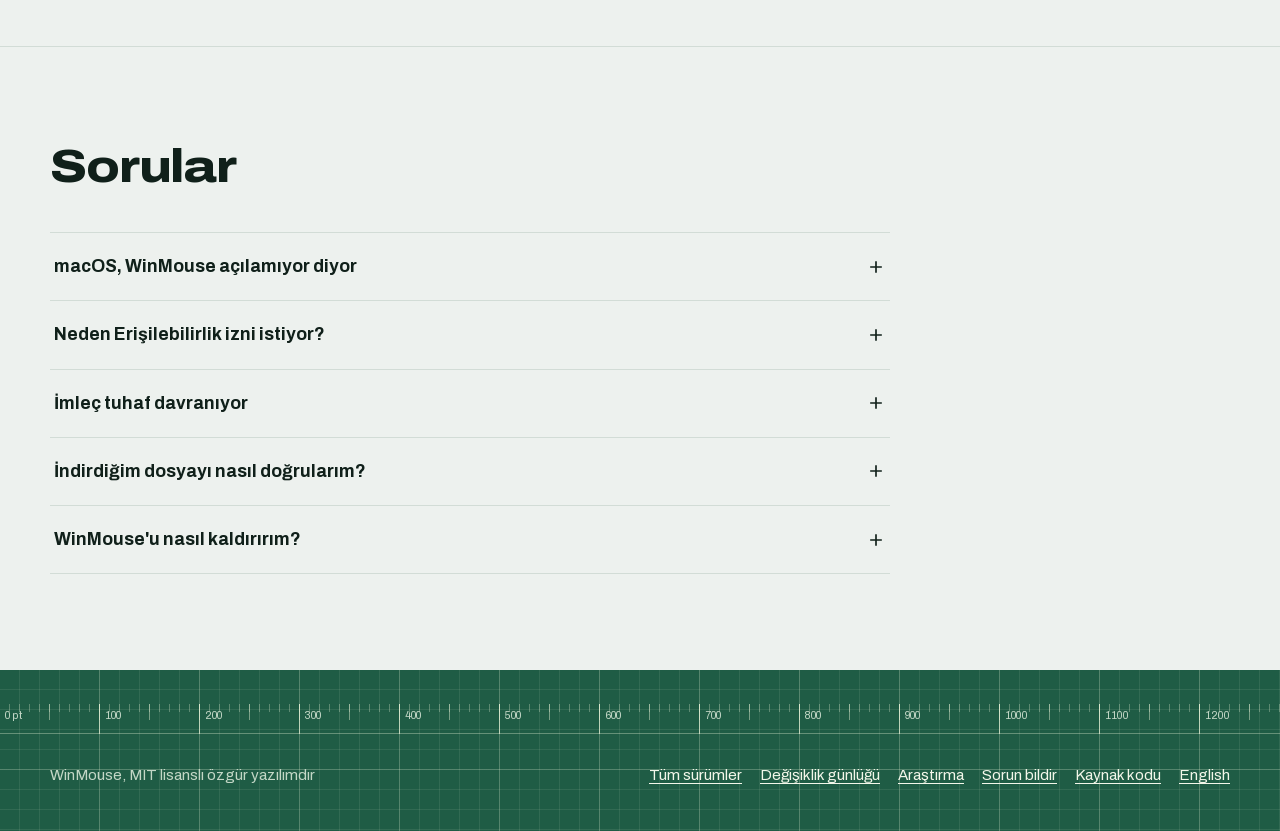
==== commit c3869a64: "Point downloads and app metadata to WinMouse 0.3.0" ====
--- a/tr/index.html
+++ b/tr/index.html
@@ -27,12 +27,12 @@
   <meta name="twitter:image:alt" content="WinMouse on a green desk mat with the Windows pointer acceleration curve printed on it.">
   <meta name="robots" content="index, follow">
   <meta name="theme-color" content="#1f5c45">
-  <link rel="icon" href="../images/favicon.svg?v=0.2.0" type="image/svg+xml">
-  <link rel="icon" href="../images/favicon-32.png?v=0.2.0" sizes="32x32" type="image/png">
+  <link rel="icon" href="../images/favicon.svg?v=0.3.0" type="image/svg+xml">
+  <link rel="icon" href="../images/favicon-32.png?v=0.3.0" sizes="32x32" type="image/png">
   <link rel="apple-touch-icon" href="../images/apple-touch-icon.png">
   <link rel="preload" href="../fonts/archivo-latin.woff2" as="font" type="font/woff2" crossorigin>
   <link rel="stylesheet" href="../site.css">
-  <script type="application/ld+json">{"@context": "https://schema.org", "@type": "SoftwareApplication", "name": "WinMouse", "description": "Harici fareye Windows imleç eğrisini, hız ayarını ve tekerlek kaydırmasını, Control + tekerlek yakınlaştırmayı ve geri, ileri giden yan tuşları getiren ücretsiz macOS menü çubuğu uygulaması.", "url": "https://anilmetin0.github.io/winmouse/tr/", "inLanguage": "tr", "image": "https://anilmetin0.github.io/winmouse/images/icon-256.png", "operatingSystem": "macOS 14 veya üstü", "applicationCategory": "UtilitiesApplication", "softwareVersion": "0.2.0", "offers": {"@type": "Offer", "price": "0", "priceCurrency": "USD"}, "license": "https://opensource.org/licenses/MIT", "downloadUrl": "https://github.com/anilmetin0/winmouse/releases/latest", "codeRepository": "https://github.com/anilmetin0/winmouse", "sameAs": ["https://github.com/anilmetin0/winmouse"], "author": {"@type": "Person", "name": "Anıl Metin", "url": "https://github.com/anilmetin0"}}</script>
+  <script type="application/ld+json">{"@context": "https://schema.org", "@type": "SoftwareApplication", "name": "WinMouse", "description": "Harici fareye Windows imleç eğrisini, hız ayarını ve tekerlek kaydırmasını, Control + tekerlek yakınlaştırmayı ve geri, ileri giden yan tuşları getiren ücretsiz macOS menü çubuğu uygulaması.", "url": "https://anilmetin0.github.io/winmouse/tr/", "inLanguage": "tr", "image": "https://anilmetin0.github.io/winmouse/images/icon-256.png", "operatingSystem": "macOS 14 veya üstü", "applicationCategory": "UtilitiesApplication", "softwareVersion": "0.3.0", "offers": {"@type": "Offer", "price": "0", "priceCurrency": "USD"}, "license": "https://opensource.org/licenses/MIT", "downloadUrl": "https://github.com/anilmetin0/winmouse/releases/latest", "codeRepository": "https://github.com/anilmetin0/winmouse", "sameAs": ["https://github.com/anilmetin0/winmouse"], "author": {"@type": "Person", "name": "Anıl Metin", "url": "https://github.com/anilmetin0"}}</script>
   <script>try{const t=localStorage.getItem("theme");document.documentElement.dataset.theme=t==="dark"||t==="light"?t:matchMedia("(prefers-color-scheme: dark)").matches?"dark":"light"}catch{}</script>
   <script>if("IntersectionObserver"in window&&!matchMedia("(prefers-reduced-motion: reduce)").matches){const r=document.documentElement;r.classList.add("rv");addEventListener("load",()=>{if(!r.dataset.revealReady)r.classList.remove("rv")})}</script>
   <script src="../site.js" defer></script>
@@ -116,9 +116,9 @@
       </div>
       <div class="card" data-reveal>
         <h3>Disk imajı</h3>
-        <p class="sub">Sürüm <span data-version>0.2.0</span>. macOS 14 Sonoma veya üstü, Apple silicon ve Intel.</p>
+        <p class="sub">Sürüm <span data-version>0.3.0</span>. macOS 14 Sonoma veya üstü, Apple silicon ve Intel.</p>
         <a class="btn" data-asset="dmg" href="https://github.com/anilmetin0/winmouse/releases/latest"><svg fill="currentColor" class="platform-icon" aria-hidden="true" focusable="false" viewBox="0 0 24 24" xmlns="http://www.w3.org/2000/svg"><title>Apple</title><path d="M12.152 6.896c-.948 0-2.415-1.078-3.96-1.04-2.04.027-3.91 1.183-4.961 3.014-2.117 3.675-.546 9.103 1.519 12.09 1.013 1.454 2.208 3.09 3.792 3.039 1.52-.065 2.09-.987 3.935-.987 1.831 0 2.35.987 3.96.948 1.637-.026 2.676-1.48 3.676-2.948 1.156-1.688 1.636-3.325 1.662-3.415-.039-.013-3.182-1.221-3.22-4.857-.026-3.04 2.48-4.494 2.597-4.559-1.429-2.09-3.623-2.324-4.39-2.376-2-.156-3.675 1.09-4.61 1.09zM15.53 3.83c.843-1.012 1.4-2.427 1.245-3.83-1.207.052-2.662.805-3.532 1.818-.78.896-1.454 2.338-1.273 3.714 1.338.104 2.715-.688 3.559-1.701"/></svg>Mac için indir</a>
-        <p class="file">Dosyanın adı <code>WinMouse-<span data-version>0.2.0</span>.dmg</code>. SHA-256 sağlama toplamı aynı sürüm sayfasında.</p>
+        <p class="file">Dosyanın adı <code>WinMouse-<span data-version>0.3.0</span>.dmg</code>. SHA-256 sağlama toplamı aynı sürüm sayfasında.</p>
         <ol class="steps">
           <li><div><b>Kurun</b><p>İndirilen dosyayı açın ve WinMouse'u Uygulamalar klasörüne sürükleyin.</p></div></li>
           <li><div><b>WinMouse'u ilk kez açın</b><p>Uygulama Apple tarafından onaylanmadığı (notarize edilmediği) için macOS açmayı reddeder. <span class="path">Sistem Ayarları → Gizlilik ve Güvenlik</span> bölümünde aşağı kaydırıp Yine de Aç'a tıklayın. macOS bunu bir kez sorar.</p></div></li>
@@ -360,7 +360,7 @@
         <summary>İndirdiğim dosyayı nasıl doğrularım?<svg viewBox="0 0 24 24" fill="none" stroke="currentColor" stroke-width="2" aria-hidden="true"><path d="M12 5v14M5 12h14"/></svg></summary>
         <div class="ans">
           <p>Aynı sürümdeki <code>.sha256</code> dosyasını aynı klasöre indirin, sonra o klasörde Terminal'de şunu çalıştırın:</p>
-          <p><code>shasum -a 256 -c WinMouse-<span data-version>0.2.0</span>.dmg.sha256</code></p>
+          <p><code>shasum -a 256 -c WinMouse-<span data-version>0.3.0</span>.dmg.sha256</code></p>
         </div>
       </details>
       <details>
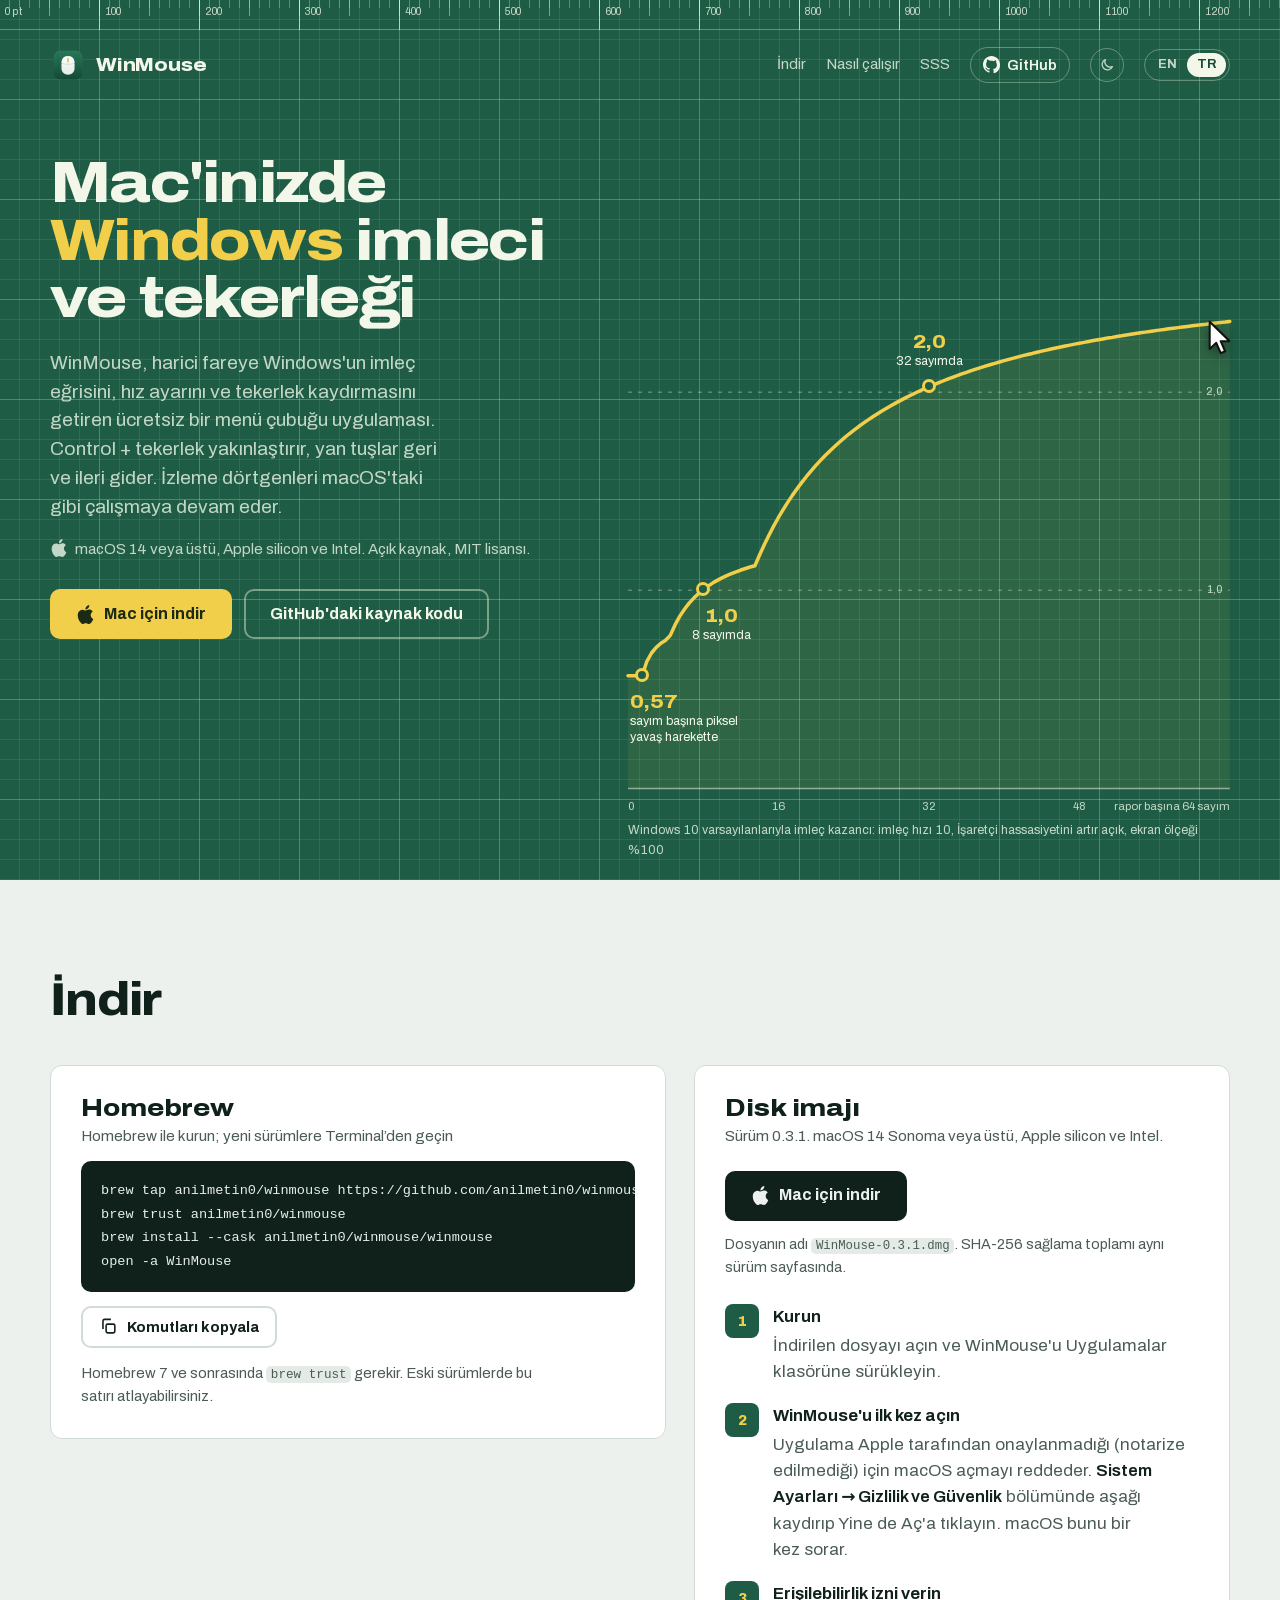
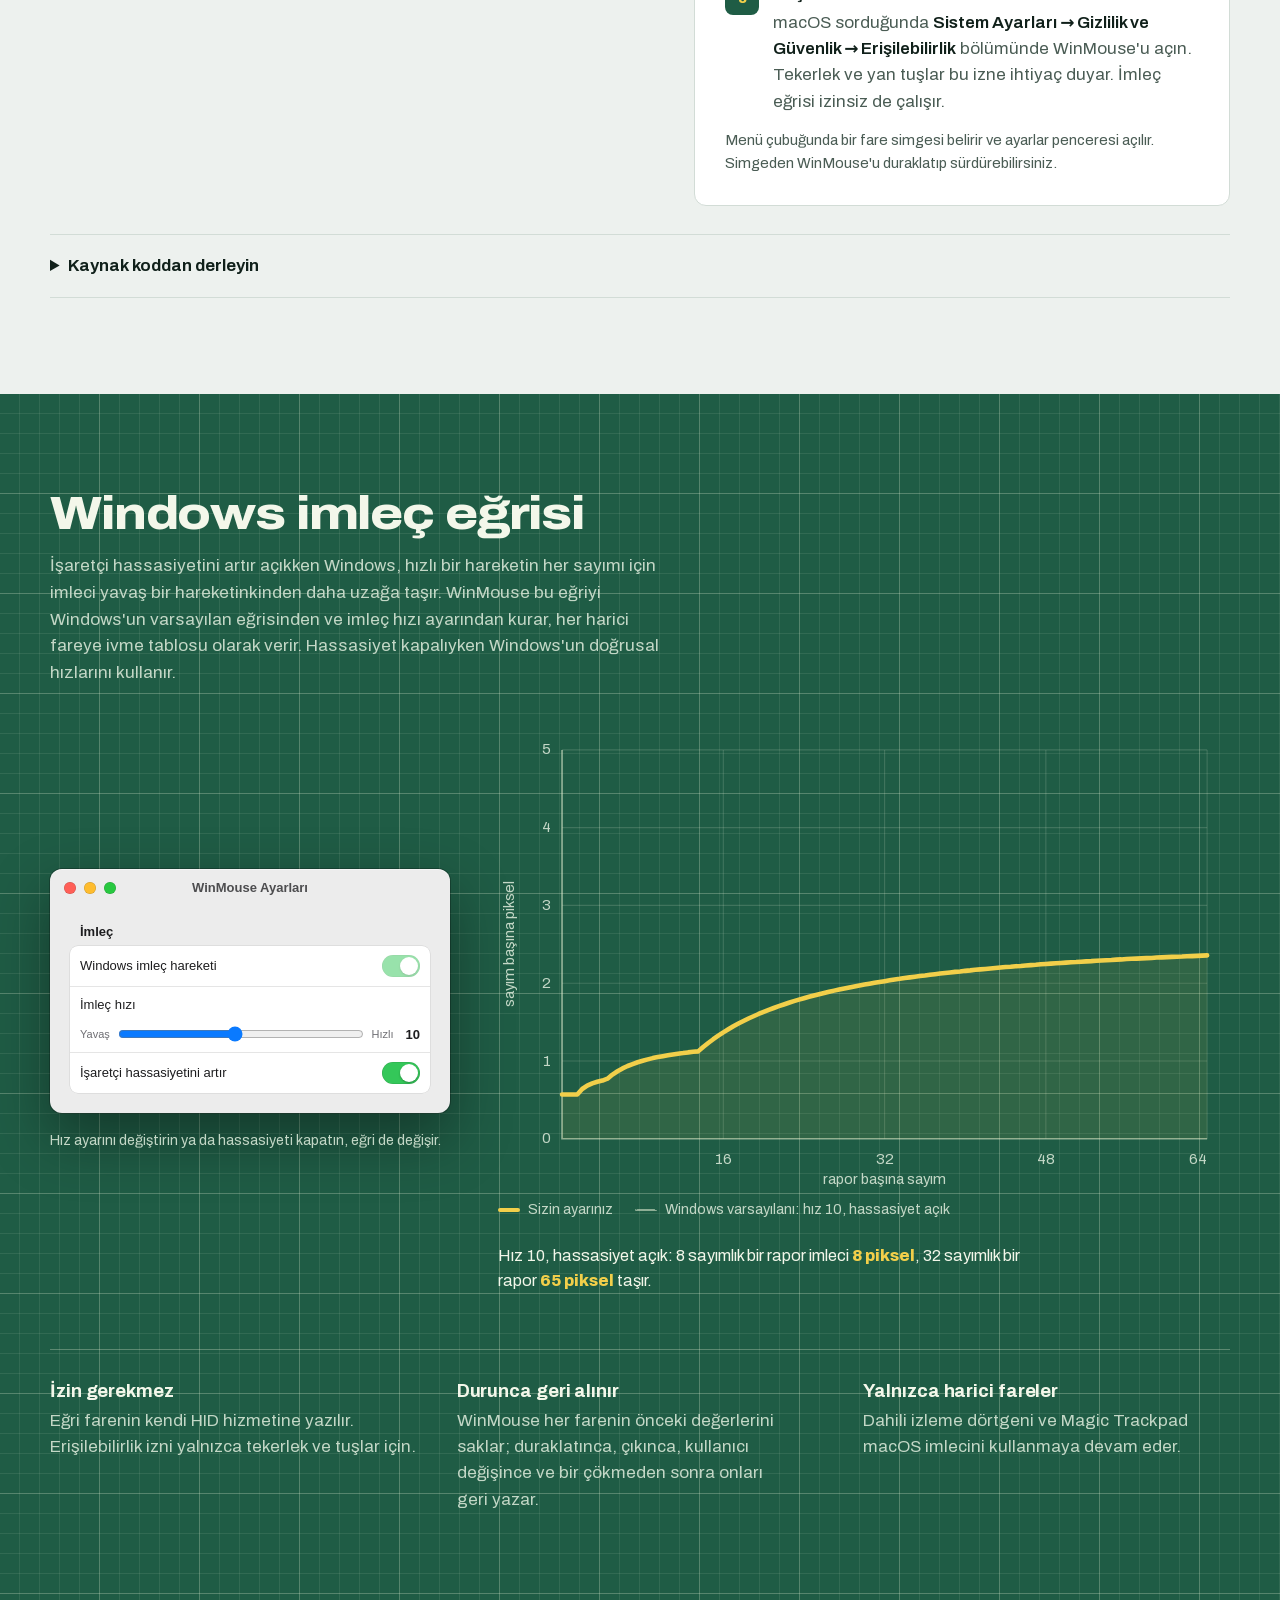
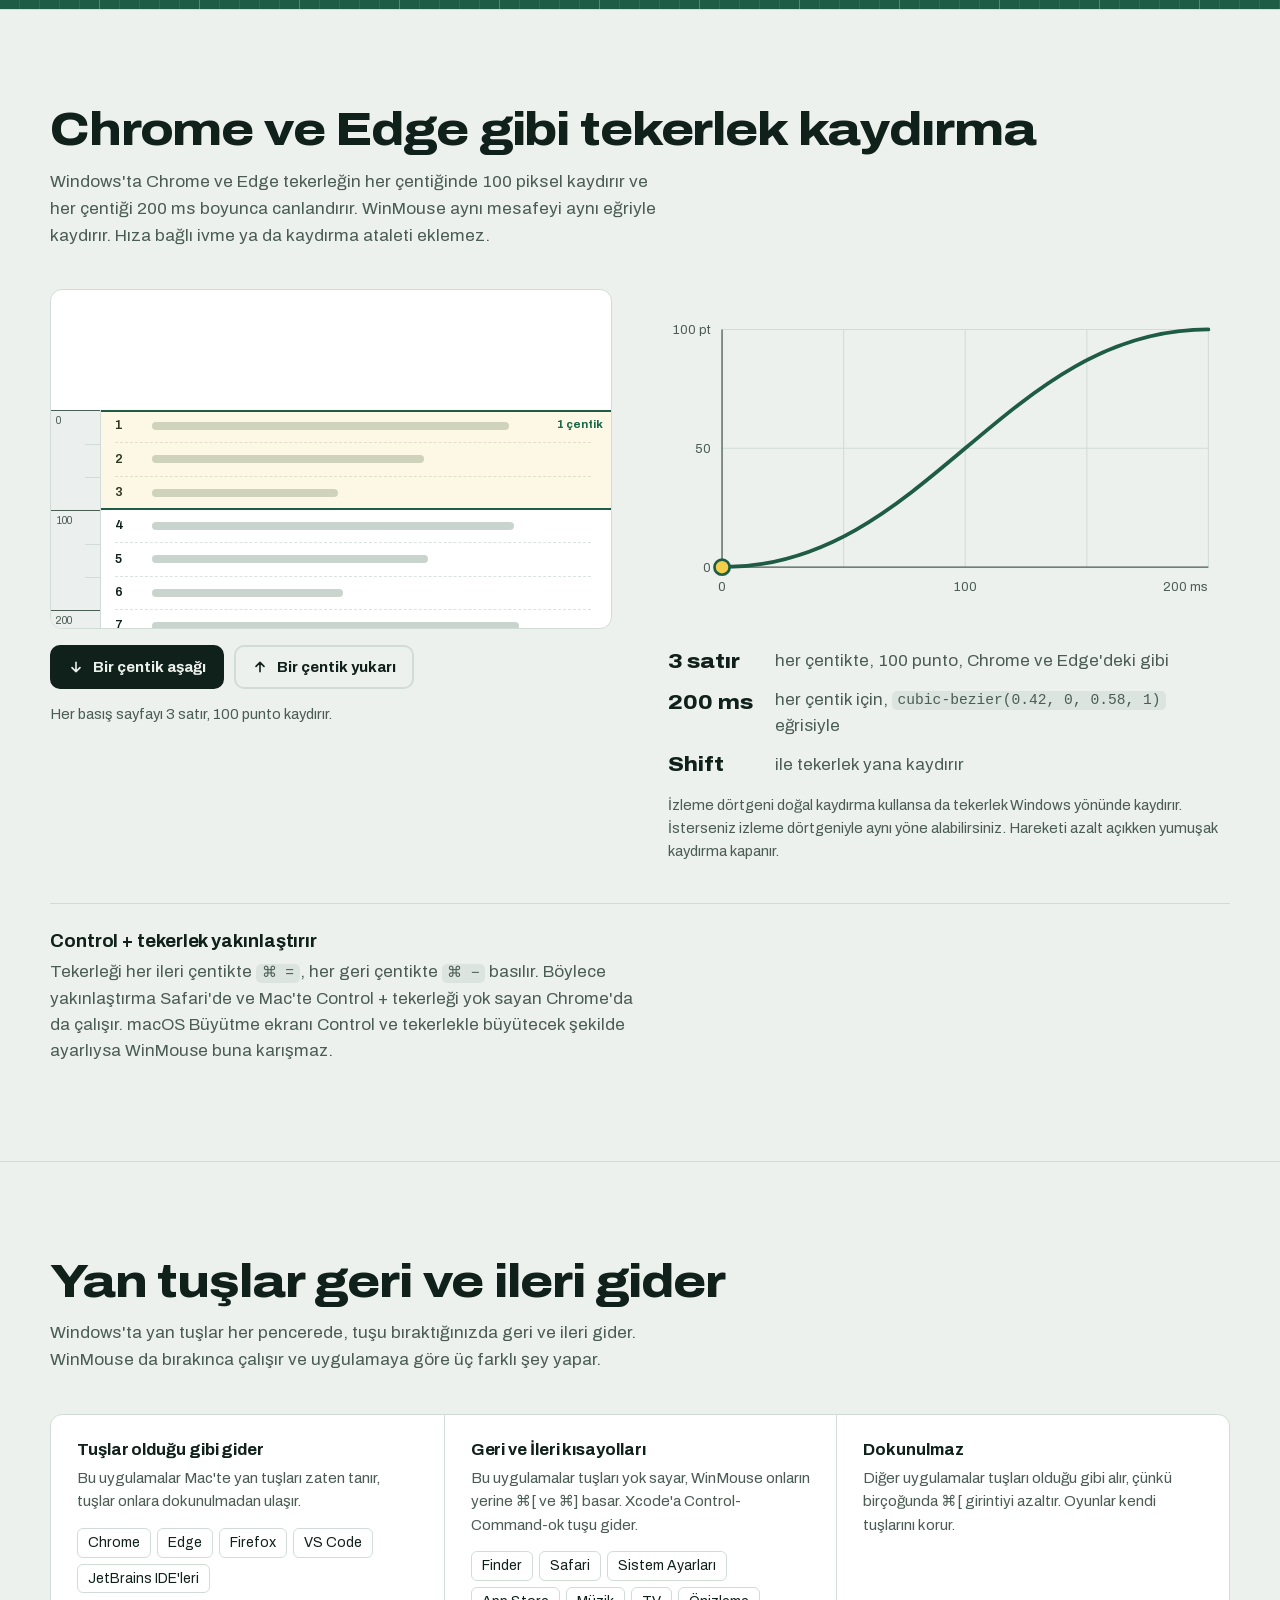
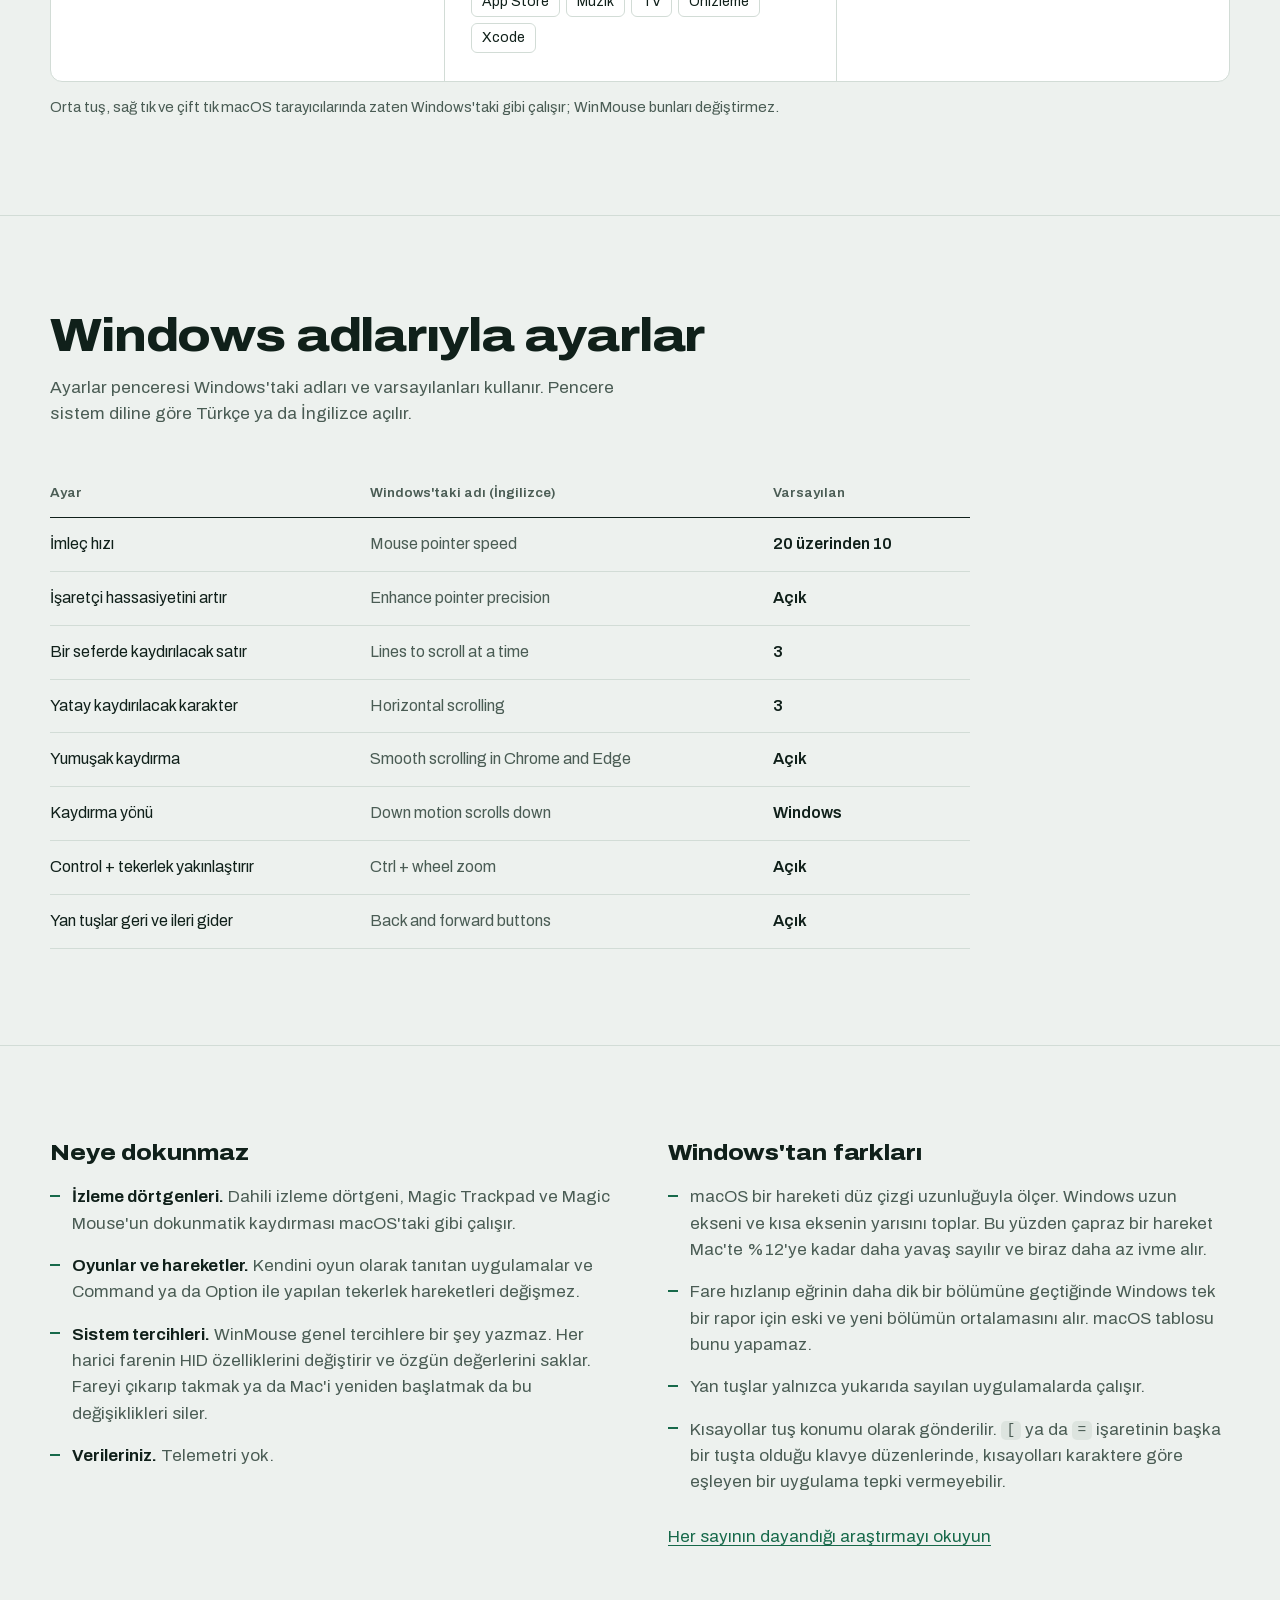
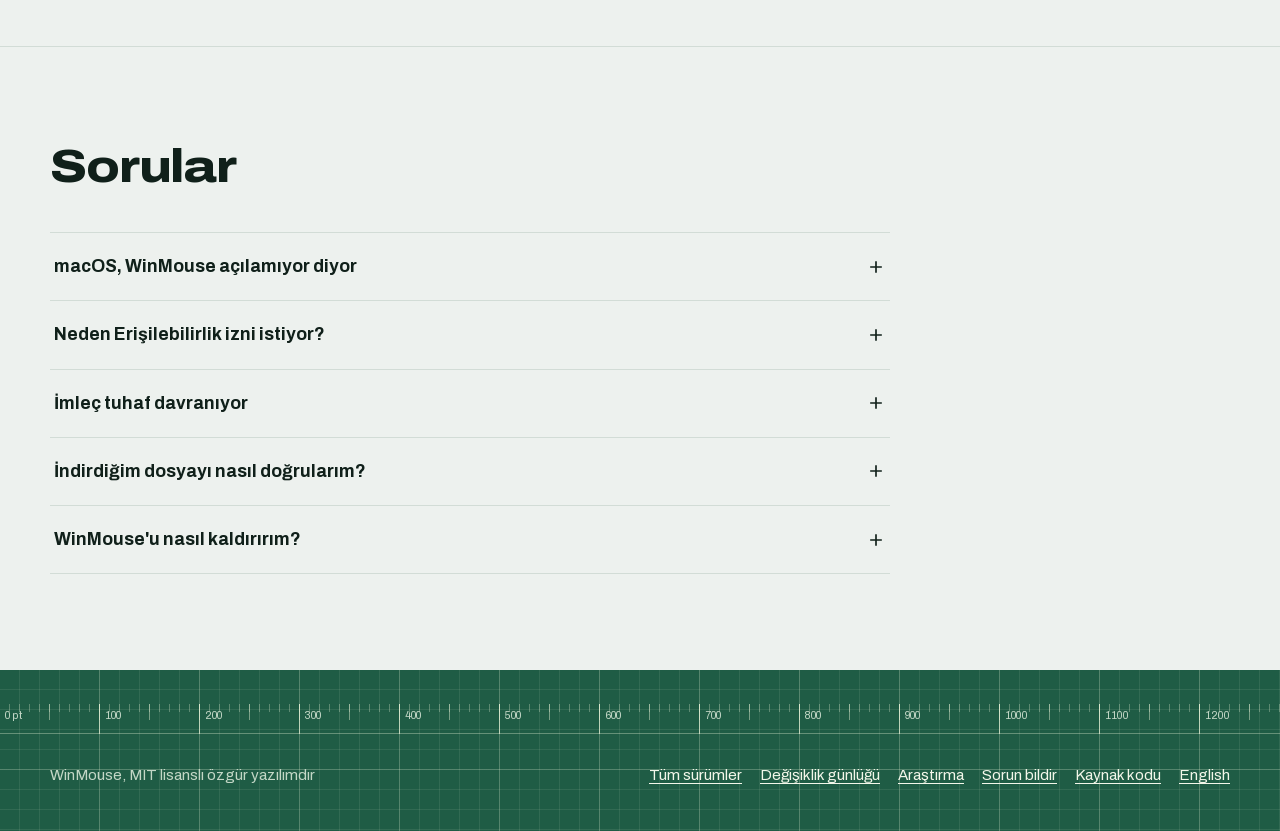
==== commit bb162bcb: "Point landing downloads to WinMouse 0.3.1" ====
--- a/tr/index.html
+++ b/tr/index.html
@@ -32,7 +32,7 @@
   <link rel="apple-touch-icon" href="../images/apple-touch-icon.png">
   <link rel="preload" href="../fonts/archivo-latin.woff2" as="font" type="font/woff2" crossorigin>
   <link rel="stylesheet" href="../site.css">
-  <script type="application/ld+json">{"@context": "https://schema.org", "@type": "SoftwareApplication", "name": "WinMouse", "description": "Harici fareye Windows imleç eğrisini, hız ayarını ve tekerlek kaydırmasını, Control + tekerlek yakınlaştırmayı ve geri, ileri giden yan tuşları getiren ücretsiz macOS menü çubuğu uygulaması.", "url": "https://anilmetin0.github.io/winmouse/tr/", "inLanguage": "tr", "image": "https://anilmetin0.github.io/winmouse/images/icon-256.png", "operatingSystem": "macOS 14 veya üstü", "applicationCategory": "UtilitiesApplication", "softwareVersion": "0.3.0", "offers": {"@type": "Offer", "price": "0", "priceCurrency": "USD"}, "license": "https://opensource.org/licenses/MIT", "downloadUrl": "https://github.com/anilmetin0/winmouse/releases/latest", "codeRepository": "https://github.com/anilmetin0/winmouse", "sameAs": ["https://github.com/anilmetin0/winmouse"], "author": {"@type": "Person", "name": "Anıl Metin", "url": "https://github.com/anilmetin0"}}</script>
+  <script type="application/ld+json">{"@context": "https://schema.org", "@type": "SoftwareApplication", "name": "WinMouse", "description": "Harici fareye Windows imleç eğrisini, hız ayarını ve tekerlek kaydırmasını, Control + tekerlek yakınlaştırmayı ve geri, ileri giden yan tuşları getiren ücretsiz macOS menü çubuğu uygulaması.", "url": "https://anilmetin0.github.io/winmouse/tr/", "inLanguage": "tr", "image": "https://anilmetin0.github.io/winmouse/images/icon-256.png", "operatingSystem": "macOS 14 veya üstü", "applicationCategory": "UtilitiesApplication", "softwareVersion": "0.3.1", "offers": {"@type": "Offer", "price": "0", "priceCurrency": "USD"}, "license": "https://opensource.org/licenses/MIT", "downloadUrl": "https://github.com/anilmetin0/winmouse/releases/latest", "codeRepository": "https://github.com/anilmetin0/winmouse", "sameAs": ["https://github.com/anilmetin0/winmouse"], "author": {"@type": "Person", "name": "Anıl Metin", "url": "https://github.com/anilmetin0"}}</script>
   <script>try{const t=localStorage.getItem("theme");document.documentElement.dataset.theme=t==="dark"||t==="light"?t:matchMedia("(prefers-color-scheme: dark)").matches?"dark":"light"}catch{}</script>
   <script>if("IntersectionObserver"in window&&!matchMedia("(prefers-reduced-motion: reduce)").matches){const r=document.documentElement;r.classList.add("rv");addEventListener("load",()=>{if(!r.dataset.revealReady)r.classList.remove("rv")})}</script>
   <script src="../site.js" defer></script>
@@ -116,9 +116,9 @@
       </div>
       <div class="card" data-reveal>
         <h3>Disk imajı</h3>
-        <p class="sub">Sürüm <span data-version>0.3.0</span>. macOS 14 Sonoma veya üstü, Apple silicon ve Intel.</p>
+        <p class="sub">Sürüm <span data-version>0.3.1</span>. macOS 14 Sonoma veya üstü, Apple silicon ve Intel.</p>
         <a class="btn" data-asset="dmg" href="https://github.com/anilmetin0/winmouse/releases/latest"><svg fill="currentColor" class="platform-icon" aria-hidden="true" focusable="false" viewBox="0 0 24 24" xmlns="http://www.w3.org/2000/svg"><title>Apple</title><path d="M12.152 6.896c-.948 0-2.415-1.078-3.96-1.04-2.04.027-3.91 1.183-4.961 3.014-2.117 3.675-.546 9.103 1.519 12.09 1.013 1.454 2.208 3.09 3.792 3.039 1.52-.065 2.09-.987 3.935-.987 1.831 0 2.35.987 3.96.948 1.637-.026 2.676-1.48 3.676-2.948 1.156-1.688 1.636-3.325 1.662-3.415-.039-.013-3.182-1.221-3.22-4.857-.026-3.04 2.48-4.494 2.597-4.559-1.429-2.09-3.623-2.324-4.39-2.376-2-.156-3.675 1.09-4.61 1.09zM15.53 3.83c.843-1.012 1.4-2.427 1.245-3.83-1.207.052-2.662.805-3.532 1.818-.78.896-1.454 2.338-1.273 3.714 1.338.104 2.715-.688 3.559-1.701"/></svg>Mac için indir</a>
-        <p class="file">Dosyanın adı <code>WinMouse-<span data-version>0.3.0</span>.dmg</code>. SHA-256 sağlama toplamı aynı sürüm sayfasında.</p>
+        <p class="file">Dosyanın adı <code>WinMouse-<span data-version>0.3.1</span>.dmg</code>. SHA-256 sağlama toplamı aynı sürüm sayfasında.</p>
         <ol class="steps">
           <li><div><b>Kurun</b><p>İndirilen dosyayı açın ve WinMouse'u Uygulamalar klasörüne sürükleyin.</p></div></li>
           <li><div><b>WinMouse'u ilk kez açın</b><p>Uygulama Apple tarafından onaylanmadığı (notarize edilmediği) için macOS açmayı reddeder. <span class="path">Sistem Ayarları → Gizlilik ve Güvenlik</span> bölümünde aşağı kaydırıp Yine de Aç'a tıklayın. macOS bunu bir kez sorar.</p></div></li>
@@ -360,7 +360,7 @@
         <summary>İndirdiğim dosyayı nasıl doğrularım?<svg viewBox="0 0 24 24" fill="none" stroke="currentColor" stroke-width="2" aria-hidden="true"><path d="M12 5v14M5 12h14"/></svg></summary>
         <div class="ans">
           <p>Aynı sürümdeki <code>.sha256</code> dosyasını aynı klasöre indirin, sonra o klasörde Terminal'de şunu çalıştırın:</p>
-          <p><code>shasum -a 256 -c WinMouse-<span data-version>0.3.0</span>.dmg.sha256</code></p>
+          <p><code>shasum -a 256 -c WinMouse-<span data-version>0.3.1</span>.dmg.sha256</code></p>
         </div>
       </details>
       <details>
